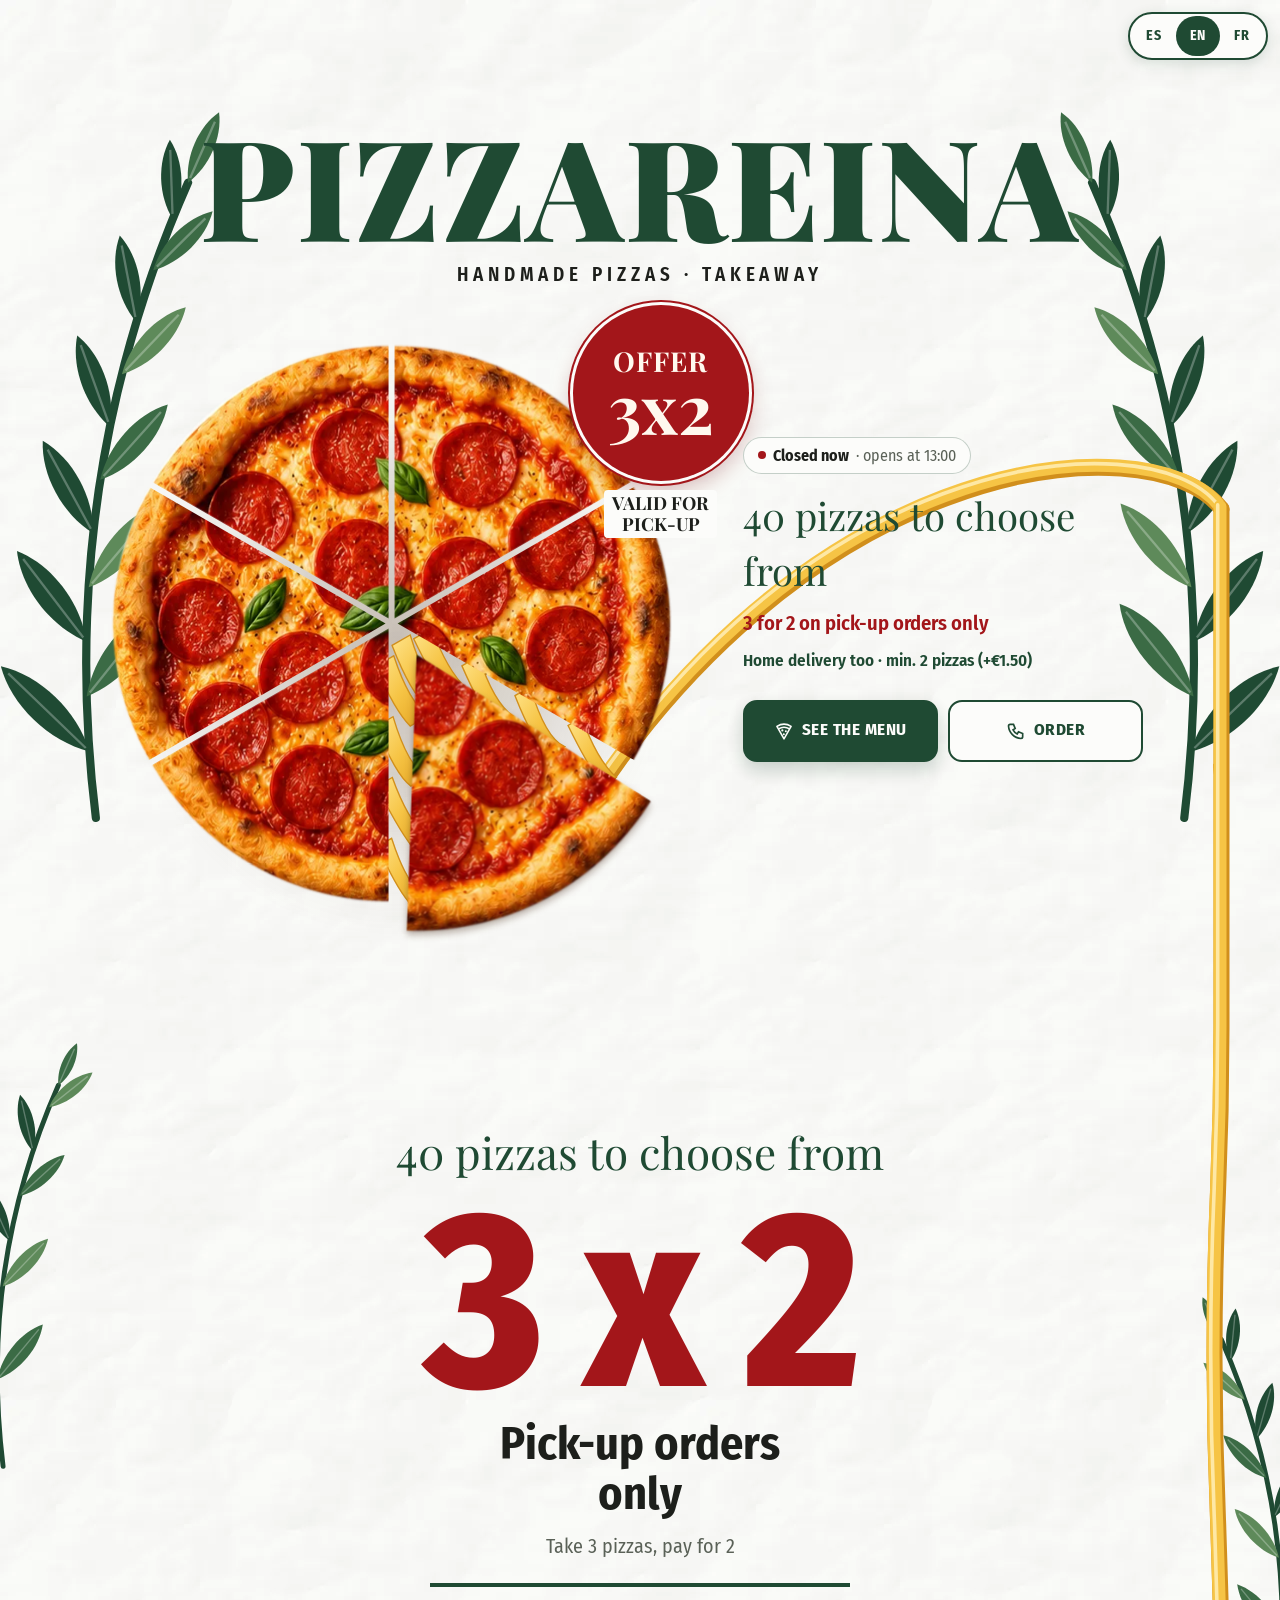
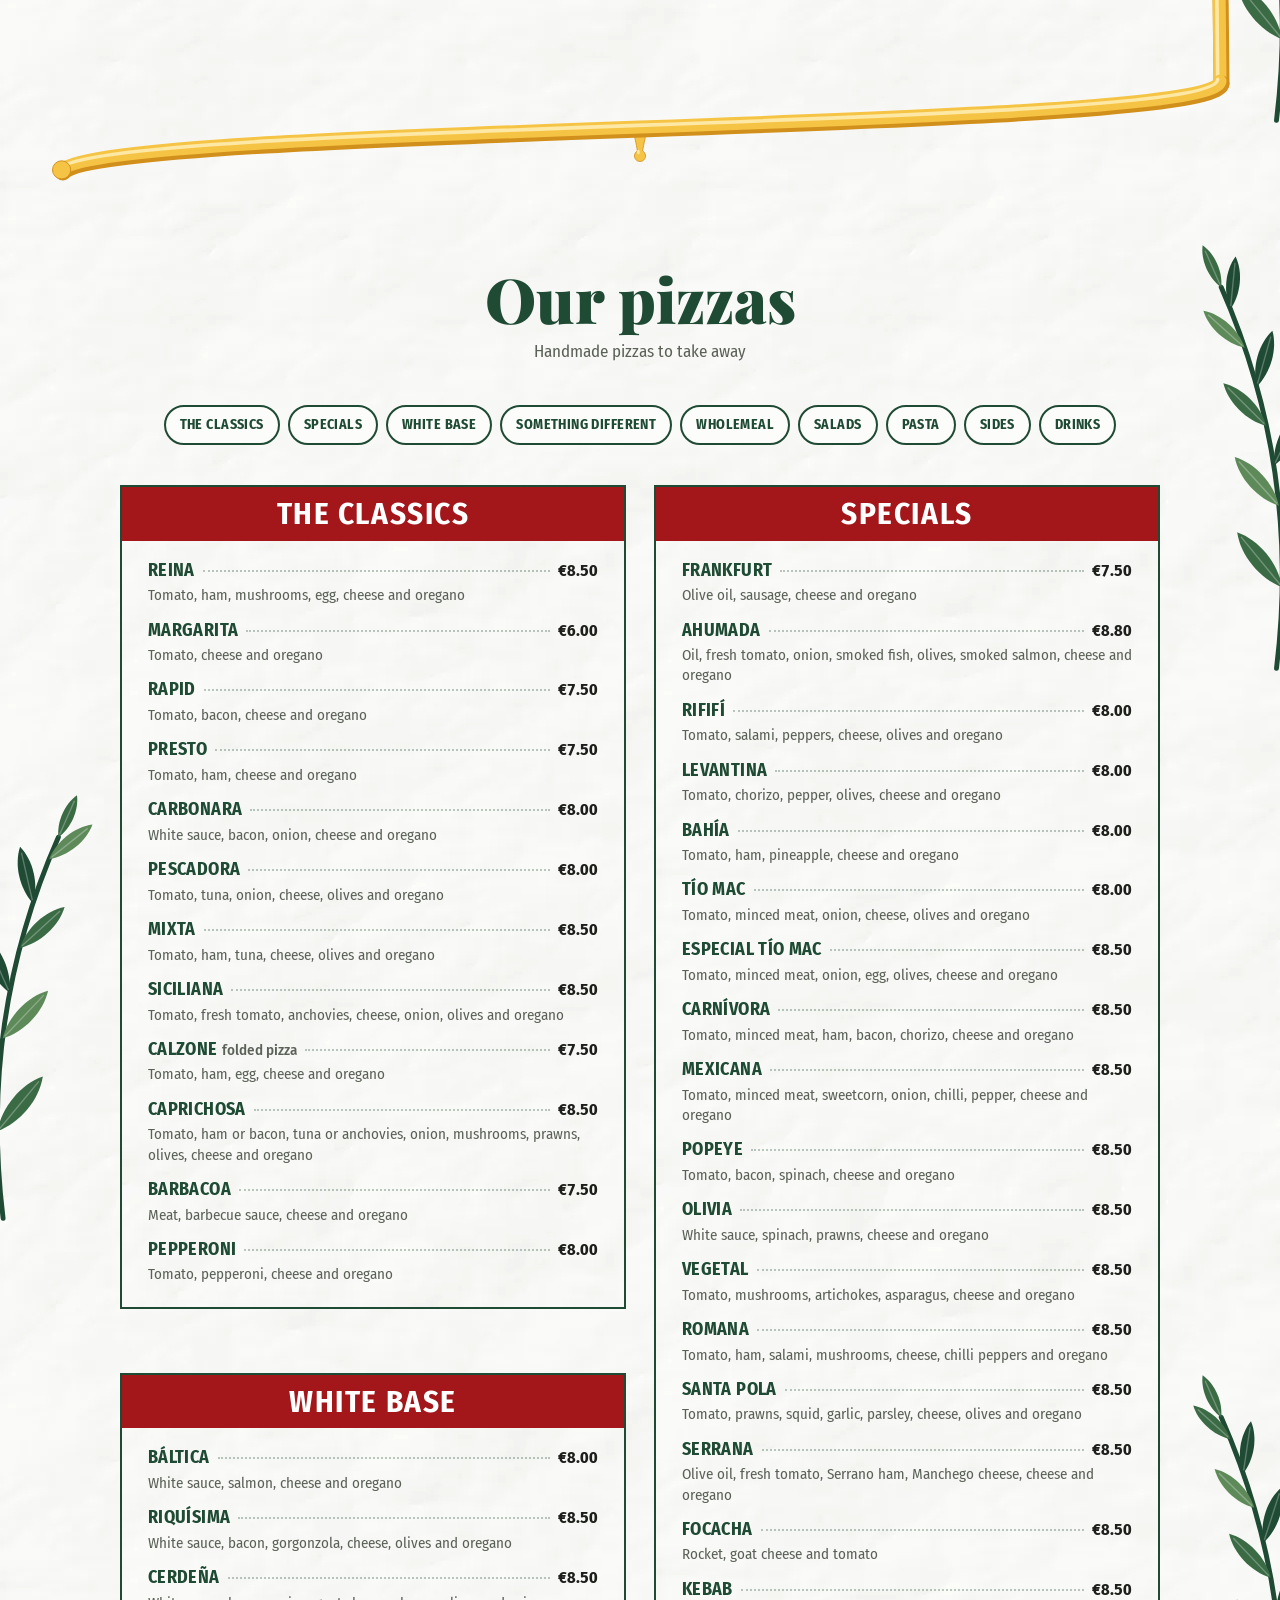
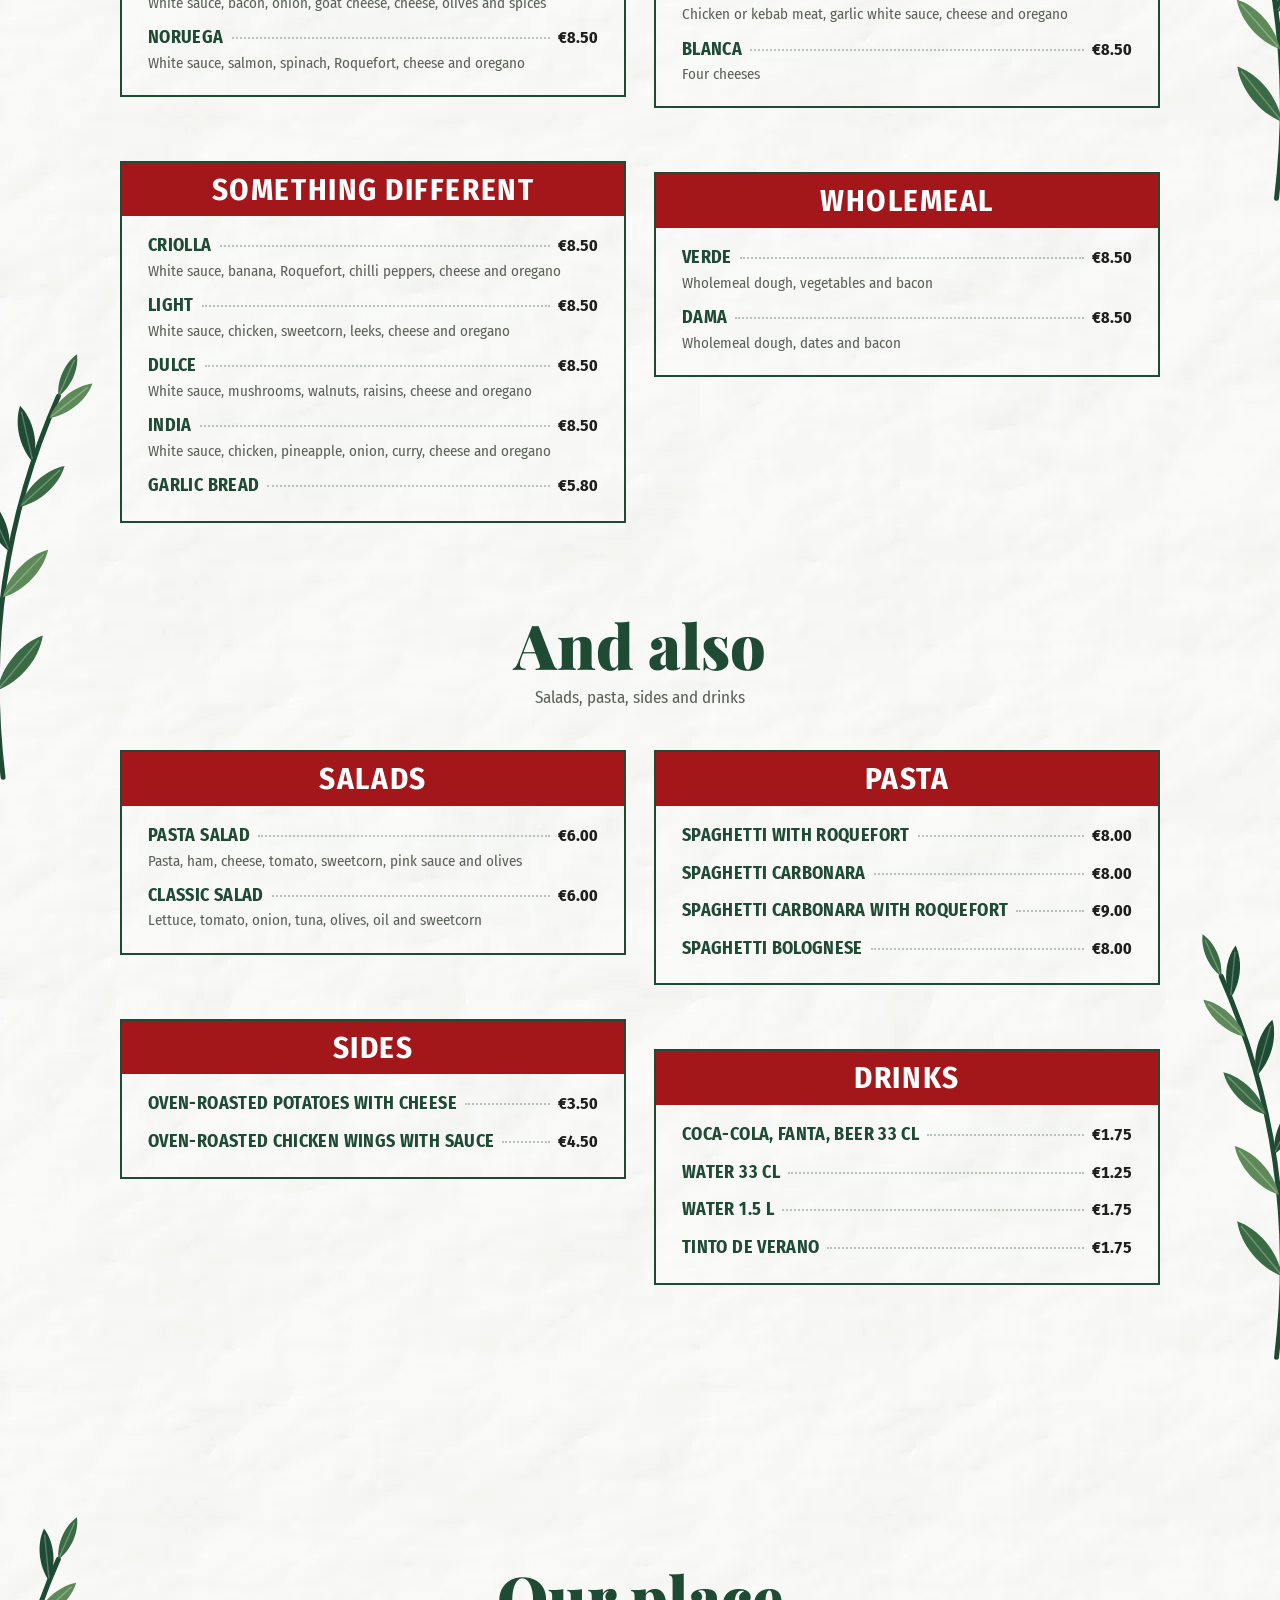
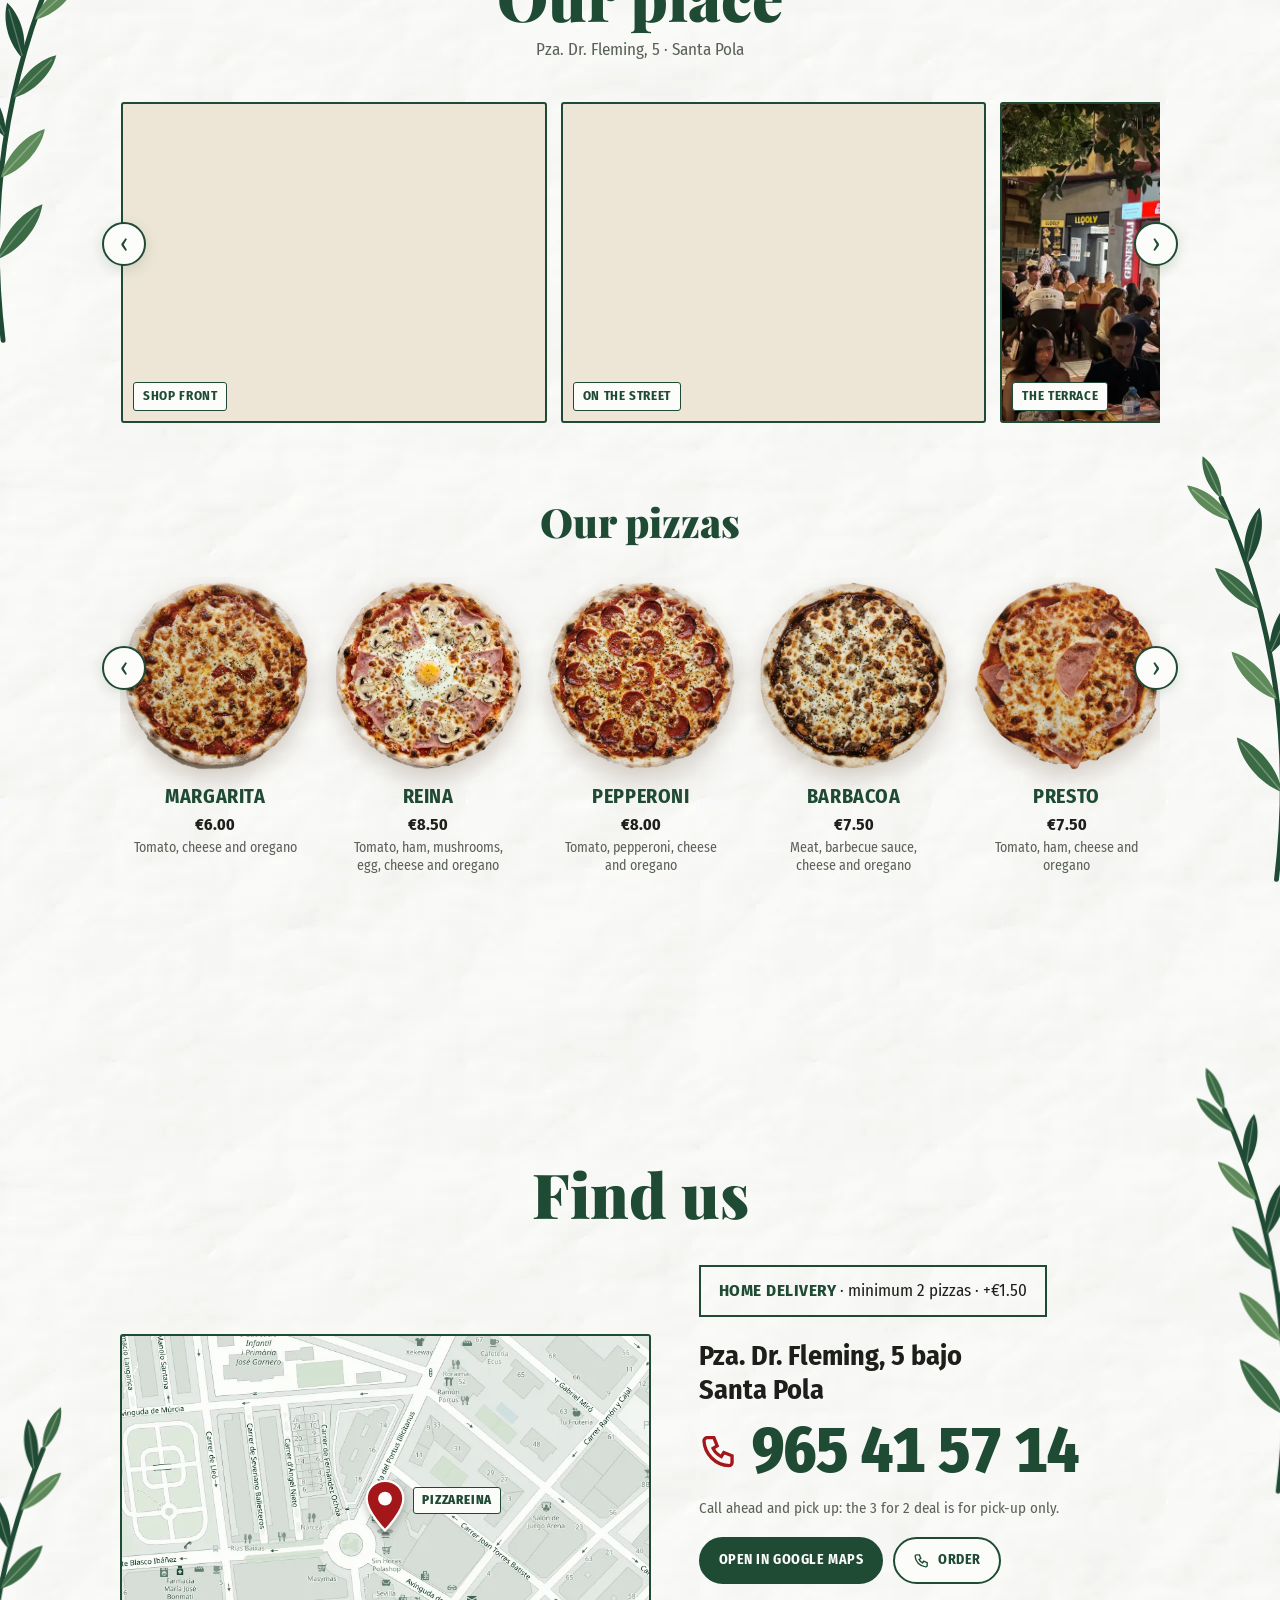
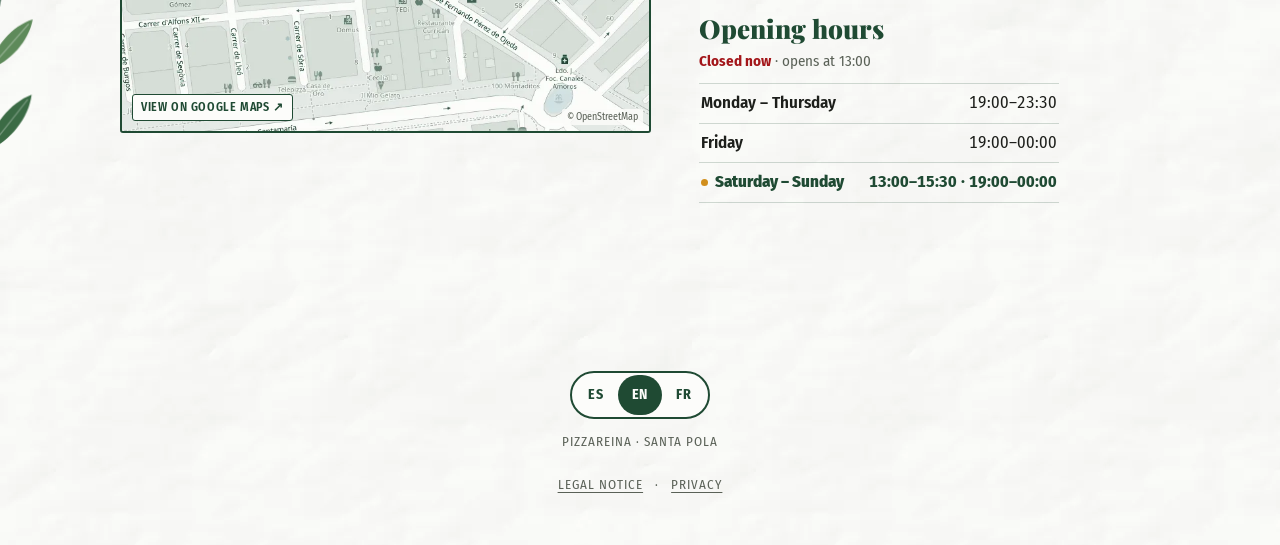
==== en/index.html @ 18552c98 "Pizza Reina site" ====
<!DOCTYPE html>
<html lang="en" data-lang="en"><head><meta charset="utf-8"><meta name="viewport" content="width=device-width,initial-scale=1,viewport-fit=cover">
<style>:root{padding-top:env(safe-area-inset-top,0px);padding-bottom:env(safe-area-inset-bottom,0px)}body{margin:0;font:14px system-ui,sans-serif}img{max-width:100%}[hidden]{display:none!important}</style>
<meta property="og:type" content="restaurant">
<meta property="og:site_name" content="Pizzareina">
<meta property="og:title" content="Pizzareina — Handmade takeaway pizzas in Santa Pola">
<meta property="og:description" content="Pizzareina, handmade takeaway pizzas in Santa Pola (Pza. Dr. Fleming, 5). 40 pizzas to choose from and 3 for 2 on pick-up orders. Home delivery. Tel. 965 41 57 14.">
<meta property="og:locale" content="en_GB">
<meta property="og:image" content="https://__DOMINIO__/og-image.jpg">
<meta property="og:url" content="https://__DOMINIO__/en/">
<meta name="twitter:card" content="summary_large_image">
<link rel="canonical" href="https://__DOMINIO__/en/">
<link rel="alternate" hreflang="es" href="https://__DOMINIO__/">
<link rel="alternate" hreflang="en" href="https://__DOMINIO__/en/">
<link rel="alternate" hreflang="fr" href="https://__DOMINIO__/fr/">
<link rel="alternate" hreflang="x-default" href="https://__DOMINIO__/">
<meta name="theme-color" content="#1F4A33">
<title>Pizzareina — Handmade takeaway pizzas in Santa Pola</title>
<meta name="description" content="Pizzareina, handmade takeaway pizzas in Santa Pola (Pza. Dr. Fleming, 5). 40 pizzas to choose from and 3 for 2 on pick-up orders. Home delivery. Tel. 965 41 57 14.">
<link rel="icon" href="../favicon.ico" sizes="any">
<link rel="icon" type="image/png" href="../favicon-48.png">
<link rel="apple-touch-icon" href="../apple-touch-icon.png">
<script type="application/ld+json">{"@context":"https://schema.org","@type":"Restaurant","name":"Pizzareina","alternateName":"Pizzareina - Pizzas Caseras","description":"Pizzas artesanales para llevar en Santa Pola. 40 pizzas a elegir. Oferta 3x2 recogiendo en el local.","servesCuisine":["Pizza","Italiana"],"priceRange":"€","telephone":"+34965415714","address":{"@type":"PostalAddress","streetAddress":"Plaza Doctor Fleming, 5 bajo","addressLocality":"Santa Pola","addressRegion":"Alicante","addressCountry":"ES"},"geo":{"@type":"GeoCoordinates","latitude":38.1925939,"longitude":-0.5616776},"hasMap":"https://maps.app.goo.gl/d8t61mGTt3PxXe6u8","acceptsReservations":false,"openingHoursSpecification":[{"@type":"OpeningHoursSpecification","dayOfWeek":["Monday","Tuesday","Wednesday","Thursday"],"opens":"19:00","closes":"23:30"},{"@type":"OpeningHoursSpecification","dayOfWeek":"Friday","opens":"19:00","closes":"23:59"},{"@type":"OpeningHoursSpecification","dayOfWeek":["Saturday","Sunday"],"opens":"13:00","closes":"15:30"},{"@type":"OpeningHoursSpecification","dayOfWeek":["Saturday","Sunday"],"opens":"19:00","closes":"23:59"}],"availableLanguage":["es","en","fr"]}</script>
<link rel="stylesheet" href="../fonts/fonts.css">
<script>document.documentElement.classList.add('js-intro');setTimeout(function(){document.documentElement.classList.remove('js-intro')},3500);</script>
<style>
/* Layout: poster world. One centred column on paper; a mozzarella strand runs in the side margins from the pulled slice to the phone number; olive branches peek in from both edges */
:root{
  color-scheme: light;
  --paper:#FCFCFA;
  --card:#FCFCFA;
  --green:#1F4A33;
  --leaf-1:#1F4A33;
  --leaf-2:#3B6B45;
  --leaf-3:#5E8A5A;
  --red:#A3161A;
  --ink:#1D1F1B;
  --muted:#5A6157;
  --cheese:#F6C445;
  --cheese-light:#FFEDB0;
  --cheese-dark:#D18F1C;
  --wood:#B98A55;
  --display:"Playfair Display", Georgia, "Times New Roman", serif;
  --body:"Fira Sans Condensed", "Arial Narrow", "Roboto Condensed", sans-serif;
}
html{overflow-x:clip}
body{background:var(--paper);color:var(--ink);font-family:var(--body);font-size:17px;line-height:1.45;position:relative;overflow-x:clip}
body.locked{overflow:hidden}
.wrap{max-width:1040px;margin-inline:auto;padding-left:max(16px,env(safe-area-inset-left,0px));padding-right:max(16px,env(safe-area-inset-right,0px))}
button{font:inherit}

/* ---------- top controls (inside hero) ---------- */
.hero-top{position:fixed;z-index:45;top:calc(12px + env(safe-area-inset-top,0px));right:max(12px,env(safe-area-inset-right,0px));display:flex;align-items:center}
.hero-top .lang{box-shadow:0 4px 14px rgba(31,74,51,.16)}
.lang{display:inline-flex;border:2px solid var(--green);border-radius:999px;background:var(--card);padding:2px}
.lang button{border:0;background:none;color:var(--green);font-weight:700;font-size:14px;letter-spacing:.06em;padding:0 11px;border-radius:999px;cursor:pointer;min-width:44px;min-height:40px}
.lang button[aria-pressed="true"]{background:var(--green);color:var(--card)}
.lang button:focus-visible,.ctl:focus-visible,.chip:focus-visible,.btn:focus-visible{outline:3px solid var(--cheese-dark);outline-offset:2px}
.ctl{font-weight:600;font-size:13px;letter-spacing:.06em;text-transform:uppercase;border:2px solid var(--green);background:var(--card);color:var(--green);border-radius:999px;padding:8px 14px;cursor:pointer}
.ctl:hover{background:var(--green);color:var(--card)}

/* ---------- HERO / INTRO ---------- */
html.js-intro .hero-inner{visibility:hidden}
.hero-inner{display:flex;flex-direction:column;align-items:center;gap:clamp(8px,2svh,20px);text-align:center;padding-left:max(16px,env(safe-area-inset-left,0px));padding-right:max(16px,env(safe-area-inset-right,0px))}
.logo{font-family:var(--display);font-weight:900;color:var(--green);font-size:clamp(44px,12vw,120px);line-height:.95;letter-spacing:.01em;margin:0;position:relative;z-index:3}
.logo span{display:inline-block}
.tagline{font-weight:600;text-transform:uppercase;letter-spacing:.26em;font-size:clamp(11px,2.7vw,18px);margin:0;position:relative;z-index:3}
.pizza-wrap{--S:min(62vw,34svh,370px);position:relative;width:var(--S);height:var(--S);margin-block:calc(var(--S)*.16) calc(var(--S)*.12);perspective:2000px;perspective-origin:50% 30%}
.tilt{position:absolute;inset:0;transform-style:preserve-3d;z-index:2}
.board{position:absolute;inset:-7%;border-radius:50%;
  background:
    radial-gradient(circle at 50% 50%,transparent 0 62%,rgba(90,52,20,.25) 63%,transparent 64% 100%),
    repeating-linear-gradient(97deg,rgba(255,255,255,.06) 0 3px,rgba(80,45,15,.07) 3px 7px,rgba(255,255,255,0) 7px 13px),
    radial-gradient(circle at 40% 35%,#D2A46C,#B98A55 60%,#9C6E3F);
  box-shadow:inset 0 0 0 calc(var(--S)*.012) rgba(110,70,30,.55),0 calc(var(--S)*.04) calc(var(--S)*.08) rgba(70,40,12,.28)}
.layer{position:absolute;border-radius:50%}
.dough{inset:0;background:radial-gradient(circle at 42% 36%,#F8E8C8,#EED7A8 55%,#DDBB80);box-shadow:inset 0 0 0 calc(var(--S)*.035) rgba(214,170,105,.55),inset 0 calc(var(--S)*-.02) calc(var(--S)*.05) rgba(150,100,40,.25)}
.sauce{inset:7%;background:radial-gradient(circle at 45% 40%,#D2412A,#B42A1B 62%,#8F1E14);border-radius:48% 52% 51% 49% / 50% 47% 53% 50%}
.melt{inset:8.5%;background:radial-gradient(circle at 45% 40%,#FFF0BF,#FADB86 55%,#F0B94E);border-radius:51% 49% 47% 53% / 49% 52% 48% 51%;opacity:0}
.shreds,.tops{position:absolute;inset:0;transform-style:preserve-3d}
.shred{position:absolute;width:3.4%;height:1%;border-radius:2px;background:linear-gradient(#FFF8DD,#F6DE95);box-shadow:0 .5px 1px rgba(150,110,30,.35)}
.pep{position:absolute;border-radius:50%;background-repeat:no-repeat;box-shadow:0 1px 2px rgba(80,20,0,.3)}
.basil{position:absolute;background-size:100% 100%}
.photo{position:absolute;inset:0;filter:drop-shadow(0 1px 1.2px rgba(60,30,5,.45))}
.slice,.pull,.wedge{position:absolute;inset:0}
.pull{transform-origin:65.5% 76.8%;will-change:transform}
.slice.pulled{z-index:5}
.slice.pulled .pull{filter:drop-shadow(0 calc(var(--lift,0)*12px) calc(var(--lift,0)*10px) rgba(60,30,8,.35))}
.wedge,.pep{background-image:url("../img/pizza-flyer.webp")}
.wedge{background-size:100% 100%}
.cuts,.strands{position:absolute;inset:0;width:100%;height:100%;overflow:visible;pointer-events:none}
.cuts{z-index:6}
.cuts line{stroke:rgba(255,248,232,.95);stroke-width:.45;stroke-linecap:round;opacity:0}
.strands{z-index:4}
.glow{position:absolute;inset:-4%;border-radius:50%;background:radial-gradient(closest-side,rgba(255,196,110,.6),rgba(255,160,60,.2) 60%,transparent);opacity:0;pointer-events:none;z-index:7}
.intro-branch{position:absolute;width:calc(var(--S)*.44);height:calc(var(--S)*1.12);top:calc(var(--S)*-.08);z-index:1}
.intro-branch.left{left:calc(var(--S)*-.43)}
.intro-branch.right{right:calc(var(--S)*-.43)}
.intro-branch.right .flip,.side-branch.right .flip{transform:scaleX(-1)}
.flip,.flip svg{width:100%;height:100%;display:block}
.badge{position:absolute;z-index:8;width:max(84px,calc(var(--S)*.32));right:calc(var(--S)*-.16);top:calc(var(--S)*-.12)}
.badge .disc{aspect-ratio:1;border-radius:50%;background:var(--red);color:#FFF8EE;display:grid;place-content:center;text-align:center;box-shadow:0 0 0 3px var(--paper),0 0 0 5px var(--red),0 10px 24px rgba(120,10,10,.28);font-family:var(--display);line-height:.95}
.badge .disc small{font-weight:700;font-size:max(12px,calc(var(--S)*.05));letter-spacing:.04em;text-transform:uppercase}
.badge .disc b{font-weight:700;font-size:max(30px,calc(var(--S)*.125))}
.badge .cap{margin:9px auto 0;width:max-content;max-width:160%;background:var(--paper);padding:3px 8px;border-radius:4px;font-family:var(--display);font-weight:700;font-size:max(10px,calc(var(--S)*.033));line-height:1.15;text-transform:uppercase;text-align:center}
.hero-foot{position:relative;z-index:3}
.hero-foot-in{display:flex;flex-direction:column;align-items:center;gap:6px}
.hero-foot .forty{font-family:var(--display);font-size:clamp(20px,4.4vw,32px);color:var(--green);margin:0}
.hero-foot .note{margin:0;font-weight:600;color:var(--red);font-size:clamp(14px,3vw,18px)}
.hint{margin-top:4px;display:flex;align-items:center;gap:8px;font-size:12px;letter-spacing:.18em;text-transform:uppercase;color:var(--muted)}
.hint i{width:14px;height:22px;border:2px solid var(--muted);border-radius:8px;position:relative}
.hint i::after{content:"";position:absolute;left:50%;top:4px;width:4px;height:6px;margin-left:-2px;border-radius:2px;background:var(--cheese-dark);animation:wheel 1.4s ease-in-out infinite}
@keyframes wheel{0%{transform:translateY(0);opacity:1}100%{transform:translateY(8px);opacity:0}}

/* ---------- CHEESE LAYER ---------- */
#cheese{position:absolute;left:0;top:0;width:100%;pointer-events:none;z-index:1;overflow:visible}
#cShadow{fill:rgba(110,62,10,.16)}
#cBody{fill:url(#cheeseFill);stroke:var(--cheese-dark);stroke-width:1;stroke-linejoin:round}
#cHi{fill:none;stroke:var(--cheese-light);stroke-linecap:round;opacity:.95}
#cTex{fill:none;stroke:var(--cheese-dark);stroke-width:1;opacity:.35}
#cString{fill:none;stroke:#F4C64F;stroke-linecap:round;opacity:.95}
#cheese .blob{fill:url(#cheeseBlob)}
.drip{transform:scaleY(0);transform-box:fill-box;transform-origin:50% 0;transition:transform .9s cubic-bezier(.25,1.5,.45,1)}
.drip.on{transform:scaleY(1)}
.drip path{fill:url(#cheeseFill);stroke:var(--cheese-dark);stroke-width:.8}
.drip ellipse{fill:var(--cheese-light);opacity:.85}

/* ---------- SECTIONS ---------- */
.sec{position:relative;padding-block:clamp(84px,12vw,140px)}
.side-branch{position:absolute;width:clamp(70px,12vw,180px);aspect-ratio:100/260;z-index:0;pointer-events:none}
.side-branch.left{left:calc(clamp(70px,12vw,180px)*-.28);transform-origin:0% 100%}
.side-branch.right{right:calc(clamp(70px,12vw,180px)*-.28);transform-origin:100% 100%}
.side-branch svg{animation:sway 6s ease-in-out infinite;transform-origin:30% 100%}
.side-branch.alt svg{animation-duration:7.5s;animation-delay:-2s}
@keyframes sway{0%,100%{transform:rotate(-2.5deg)}50%{transform:rotate(2.5deg)}}
.z{position:relative;z-index:2}

.offer{text-align:center}
.offer .forty{font-family:var(--display);font-size:clamp(26px,5vw,44px);color:var(--green);margin:0}
.offer .big{font-weight:800;color:var(--red);font-size:clamp(110px,26vw,250px);line-height:.9;margin:6px 0 4px;letter-spacing:-.02em}
.offer .only{font-weight:700;font-size:clamp(26px,5.4vw,46px);line-height:1.1;margin:0;text-wrap:balance}
.offer .sub{margin:12px 0 0;color:var(--muted);font-size:clamp(16px,2.4vw,20px)}
.offer .rule{width:min(420px,70%);height:4px;background:var(--green);margin:22px auto 0;border:0}

.sec-head{text-align:center;margin-bottom:clamp(22px,4vw,40px)}
.sec-head h2{font-family:var(--display);font-weight:900;color:var(--green);font-size:clamp(34px,7vw,62px);margin:0;line-height:1.02;text-wrap:balance}
.sec-head p{margin:10px 0 0;color:var(--muted)}
.sub-head{margin-top:clamp(56px,8vw,90px)}

.chips{position:sticky;top:env(safe-area-inset-top,0px);z-index:6;display:flex;gap:8px;overflow-x:auto;scrollbar-width:none;padding:10px 2px;margin-bottom:22px;background:linear-gradient(var(--paper) 78%,rgba(251,248,241,0));-webkit-overflow-scrolling:touch}
.chips::-webkit-scrollbar{display:none}
.chip{flex:none;border:2px solid var(--green);background:var(--card);color:var(--green);font-weight:700;font-size:14px;letter-spacing:.03em;text-transform:uppercase;padding:8px 14px;border-radius:999px;text-decoration:none;white-space:nowrap}
.chip:hover{background:var(--green);color:var(--card)}
@media (min-width:900px){.chips{justify-content:center;flex-wrap:wrap}}

.menu-grid{display:grid;grid-template-columns:1fr 1fr;column-gap:clamp(16px,2.4vw,28px);row-gap:clamp(52px,6vw,64px);align-items:start}
.col{display:flex;flex-direction:column;gap:clamp(52px,6vw,64px);min-width:0}
.card{background:var(--card);border:2.5px solid var(--green);padding:20px clamp(16px,2.4vw,26px) 22px;position:relative;z-index:2;min-width:0;scroll-margin-top:70px}
.card h3{margin:0 0 14px;text-align:center;font-weight:700;text-transform:uppercase;letter-spacing:.02em;color:var(--green);font-size:clamp(23px,3.2vw,31px);line-height:1.05}
.card ul{list-style:none;margin:0;padding:0;display:flex;flex-direction:column;gap:11px}
.row{display:flex;align-items:baseline;gap:8px}
.row .n{font-weight:700;text-transform:uppercase;color:var(--green);font-size:18px;letter-spacing:.02em;min-width:0}
.row .dots{flex:1;border-bottom:2px dotted rgba(31,74,51,.3);transform:translateY(-4px);min-width:12px}
.row .p{font-weight:700;font-variant-numeric:tabular-nums;white-space:nowrap}
.card li p{margin:2px 0 0;color:var(--muted);font-size:15px;line-height:1.35}
.card .tag{font-weight:500;text-transform:none;color:var(--muted);font-size:15px;letter-spacing:0}

/* gallery */
.gal{display:grid;grid-template-columns:2fr 1fr 1fr;grid-template-rows:repeat(2,minmax(0,1fr));gap:14px;aspect-ratio:16/8}
.ph{position:relative;z-index:2;border:2.5px dashed rgba(31,74,51,.45);background:repeating-linear-gradient(135deg,#F3EEE2 0 14px,#EEE7D7 14px 28px);display:grid;place-content:center;justify-items:center;gap:8px;text-align:center;color:var(--green);padding:12px;min-width:0;border-radius:3px}
.ph:first-child{grid-row:span 2}
.ph:nth-child(4){grid-column:2 / span 2}
.ph svg{width:38px;height:38px;opacity:.7}
.ph b{font-weight:700;text-transform:uppercase;letter-spacing:.06em;font-size:15px}
.ph span{font-size:13px;color:var(--muted)}

/* map + contact */
.find{display:grid;grid-template-columns:1.15fr 1fr;gap:clamp(20px,4vw,48px);align-items:center}
.map{position:relative;z-index:2;aspect-ratio:4/3;border:2.5px solid var(--green);overflow:hidden;background:#E9EFE3;border-radius:3px}
.map svg{width:100%;height:100%;display:block}
.map .lbl{position:absolute;left:10px;bottom:10px;background:var(--card);border:1.5px solid var(--green);color:var(--green);font-size:12px;font-weight:600;letter-spacing:.05em;text-transform:uppercase;padding:4px 8px;border-radius:3px}
.pin{transform-box:fill-box;transform-origin:50% 100%;animation:pin 2.4s ease-in-out infinite}
@keyframes pin{0%,100%{transform:translateY(0)}50%{transform:translateY(-6px)}}
.info{position:relative;z-index:2}
.info .delivery{display:inline-block;background:var(--card);border:2.5px solid var(--green);padding:12px 18px;margin:0 0 22px}
.info .delivery b{color:var(--green);text-transform:uppercase;letter-spacing:.03em}
.info .addr{font-weight:700;font-size:clamp(20px,3vw,28px);margin:0;line-height:1.2}
.info .phone{display:inline-block;margin-top:12px;font-weight:800;font-size:clamp(40px,7vw,64px);color:var(--green);text-decoration:none;font-variant-numeric:tabular-nums;line-height:1;cursor:pointer}
.info .small{margin:12px 0 18px;color:var(--muted);font-size:15px}
.btns{display:flex;flex-wrap:wrap;gap:10px}
.btn{display:inline-flex;align-items:center;gap:8px;border:2px solid var(--green);border-radius:999px;padding:11px 18px;font-weight:700;letter-spacing:.04em;text-transform:uppercase;font-size:14px;text-decoration:none;color:var(--green);background:var(--card)}
.btn.solid{background:var(--green);color:var(--card)}
footer{text-align:center;padding-block:28px 40px;color:var(--muted);font-size:13px;letter-spacing:.08em;text-transform:uppercase;display:flex;flex-direction:column;align-items:center;gap:14px}

/* mobile action bar */
.mbar{position:fixed;left:0;right:0;bottom:0;z-index:40;display:none;gap:8px;padding:10px max(12px,env(safe-area-inset-right,0px)) calc(10px + env(safe-area-inset-bottom,0px)) max(12px,env(safe-area-inset-left,0px));background:rgba(252,252,250,.97);border-top:1.5px solid rgba(31,74,51,.2);transform:translateY(110%);transition:transform .4s ease}
.mbar.show{transform:none}
.mbar a{flex:1;min-width:0;display:flex;align-items:center;justify-content:center;gap:5px;min-height:48px;padding:0 6px;border-radius:12px;border:2px solid var(--green);color:var(--green);background:var(--card);font-weight:700;font-size:13px;letter-spacing:.01em;white-space:nowrap;text-transform:uppercase;text-decoration:none}
.mbar a.solid{background:var(--green);color:var(--card)}
.mbar svg{width:17px;height:17px;flex:none}

@media (max-width:760px){
  .menu-grid,.find{grid-template-columns:1fr}
  .find{text-align:center}.btns{justify-content:center}
  .side-branch{opacity:.55}
  .badge{right:calc(var(--S)*-.1);top:calc(var(--S)*-.16)}
  .intro-branch{width:calc(var(--S)*.36)}
  .intro-branch.left{left:calc(var(--S)*-.3)}
  .intro-branch.right{right:calc(var(--S)*-.3)}
  .mbar{display:flex}
  body{padding-bottom:calc(70px + env(safe-area-inset-bottom,0px))}
  .gal{display:flex;overflow-x:auto;scroll-snap-type:x mandatory;aspect-ratio:auto;gap:12px;padding-bottom:6px;scrollbar-width:none}
  .gal::-webkit-scrollbar{display:none}
  .ph{flex:0 0 78%;aspect-ratio:4/3;scroll-snap-align:center}
  .row .n{font-size:17px}
  .hero{padding-block:58px 22px}
}
@media (prefers-reduced-motion: reduce){
  .side-branch svg,.hint i::after,.pin{animation:none}
  .drip,.mbar{transition:none}
}
@property --bz{syntax:'<length>';inherits:false;initial-value:0px}
@keyframes bob{0%,100%{--bz:-6px}50%{--bz:7px}}
.l3 .layer{box-shadow:0 calc(var(--S)*.02) calc(var(--S)*.05) rgba(60,30,8,.18)}
.l3 .dough{box-shadow:inset 0 0 0 calc(var(--S)*.035) rgba(214,170,105,.55),inset 0 calc(var(--S)*-.02) calc(var(--S)*.05) rgba(150,100,40,.25)}
.sauce{background:radial-gradient(circle at 30% 30%,rgba(255,140,110,.35),transparent 18%),radial-gradient(circle at 66% 58%,rgba(255,140,110,.25),transparent 14%),radial-gradient(circle at 45% 40%,#D2412A,#B42A1B 62%,#8F1E14)!important}
#melt{opacity:.25}
.hero-foot{display:grid}
.hero-foot>*{grid-area:1/1}
.endtext .forty{font-family:var(--display);font-size:clamp(20px,4.4vw,32px);color:var(--green);margin:0}
.endtext .note{margin:0;font-weight:600;color:var(--red);font-size:clamp(14px,3vw,18px)}
.cdrip{position:absolute;left:0;top:100%;margin-top:-2px;overflow:visible;pointer-events:none;z-index:1}
.cdrip .rim,.cdrip .cd path{fill:url(#cheeseFill);stroke:var(--cheese-dark);stroke-width:.9}
.cdrip .cd ellipse{fill:var(--cheese-light);opacity:.85}
.cdrip .ooze{transform-box:fill-box;transform-origin:50% 0;animation:ooze 3.6s ease-in-out infinite}
@keyframes ooze{0%,100%{transform:scaleY(1)}50%{transform:scaleY(1.09)}}
@media (prefers-reduced-motion: reduce){.bob,.cdrip .ooze{animation:none}}
/* parchment: fine fibre noise + soft blotches, very light */
body{background-color:var(--paper);background-image:url("../img/paper.webp");background-size:700px 700px}
.card,.info .delivery{background:var(--paper) url("../img/paper.webp") 0 0/700px 700px}
.hero{position:relative;min-height:100svh;display:grid;place-items:center;overflow:clip;padding-block:64px 28px}
.pizza-wrap{--S:clamp(180px,calc((100svh - 450px)/1.26),min(70vw,410px))!important}
@media (min-width:761px){.pizza-wrap{--S:clamp(170px,calc((100svh - 570px)/1.28),min(40vw,400px))!important}.hero{padding-block:56px 20px}.hero-inner{gap:clamp(6px,1.4svh,16px)}}
.pshadow{position:absolute;inset:3% -1% -7% 1%;border-radius:50%;background:radial-gradient(closest-side,rgba(70,38,10,.28),rgba(70,38,10,.14) 55%,rgba(70,38,10,.04) 80%,transparent);z-index:1;will-change:transform,opacity}
.photo{z-index:2;filter:none}
.photo.done{filter:drop-shadow(0 1px 1px rgba(60,30,5,.35))}
.slice{will-change:transform,opacity}
.strands{z-index:0!important}
.endtext{display:flex;flex-direction:column;align-items:center;gap:6px}
.endtext .forty{font-family:var(--display);font-size:clamp(20px,4.4vw,32px);color:var(--green);margin:0}
.endtext .note{margin:0;font-weight:600;color:var(--red);font-size:clamp(14px,3vw,18px)}
#cheese .s-shadow{fill:none;stroke:var(--cheese-dark);stroke-linecap:round;stroke-linejoin:round}
#cheese .s-main{fill:none;stroke:var(--cheese);stroke-linecap:round;stroke-linejoin:round}
#cheese .s-hi{fill:none;stroke:var(--cheese-light);stroke-linecap:round;stroke-linejoin:round;opacity:.9}
#cheese .blob{fill:var(--cheese);stroke:var(--cheese-dark);stroke-width:1}
.drip path{fill:var(--cheese)!important;stroke:var(--cheese-dark)!important}
.cdrip{position:absolute;left:0;top:100%;margin-top:0;overflow:visible;pointer-events:none;z-index:1}
.cdrip .rim,.cdrip .cd path{fill:var(--cheese);stroke:var(--cheese-dark);stroke-width:.9}
.cdrip .rim{stroke:none}
.cdrip .rimline{fill:none;stroke:var(--cheese-dark);stroke-width:.9}
.cdrip .cd ellipse{fill:var(--cheese-light);opacity:.9}
.cdrip .ooze{transform-box:fill-box;transform-origin:50% 0;animation:ooze 3.6s ease-in-out infinite}
@keyframes ooze{0%,100%{transform:scaleY(1)}50%{transform:scaleY(1.09)}}
.gal .ph{padding:0;border:2.5px solid var(--green);background:#EDE6D6;overflow:hidden;display:block;position:relative}
.gal .ph img{width:100%;height:100%;object-fit:cover;display:block}
.gal .ph figcaption{position:absolute;left:10px;bottom:10px;background:var(--card);border:1.5px solid var(--green);color:var(--green);font-weight:700;font-size:13px;letter-spacing:.05em;text-transform:uppercase;padding:4px 9px;border-radius:3px}
.gal figure{margin:0}
@media (prefers-reduced-motion: reduce){.cdrip .ooze{animation:none}}
#replay{position:fixed;z-index:45;top:calc(12px + env(safe-area-inset-top,0px));right:max(12px,env(safe-area-inset-right,0px));box-shadow:0 4px 14px rgba(31,74,51,.15)}
@media (hover:none),(pointer:coarse){.side-branch svg,.cdrip .ooze,.pin{animation:none!important}}
.cats{display:flex;flex-wrap:wrap;justify-content:center;gap:8px;margin:0 0 clamp(26px,4vw,40px)}
.cats .chip{cursor:pointer}
.gal-sub{font-family:var(--display);font-weight:900;color:var(--green);font-size:clamp(26px,4.6vw,40px);text-align:center;margin:clamp(40px,6vw,64px) 0 clamp(16px,3vw,26px)}
.pgal{display:grid;grid-template-columns:repeat(5,minmax(0,1fr));gap:clamp(14px,2vw,24px);position:relative;z-index:2}
.pzc{margin:0;display:flex;flex-direction:column;align-items:center;text-align:center;min-width:0}
.pzimg{width:100%;aspect-ratio:1;filter:drop-shadow(0 10px 12px rgba(70,38,10,.22));transition:transform .5s ease}
.pzimg img{width:100%;height:100%;display:block}
.pzc:hover .pzimg{transform:rotate(-8deg) scale(1.03)}
.pzc figcaption{margin-top:12px;display:flex;flex-direction:column;align-items:center;gap:2px}
.pzc b{font-weight:700;text-transform:uppercase;letter-spacing:.03em;color:var(--green);font-size:20px}
.pzc .pp{font-weight:700;font-variant-numeric:tabular-nums}
.pzc .pd{color:var(--muted);font-size:14px;line-height:1.3;max-width:24ch}
@media (max-width:760px){
  .pgal{display:flex;overflow-x:auto;scroll-snap-type:x mandatory;gap:12px;padding-bottom:6px;scrollbar-width:none}
  .pgal::-webkit-scrollbar{display:none}
  .pgal .pzc{flex:0 0 68%;scroll-snap-align:center}
  .pgal{padding-inline:4px}
}
.map{display:block;cursor:pointer}.map:hover .lbl{background:var(--green);color:var(--card)}.map:focus-visible{outline:3px solid var(--cheese-dark);outline-offset:3px}
.map .mapimg{position:absolute;inset:0;width:100%;height:100%;object-fit:cover;display:block;transition:transform .5s ease}
.map:hover .mapimg{transform:scale(1.03)}
.mpin{position:absolute;left:50%;top:50%;transform:translate(-50%,-100%);display:flex;flex-direction:column;align-items:center;pointer-events:none}
.mpin svg{width:44px;height:55px;filter:drop-shadow(0 3px 4px rgba(0,0,0,.25));animation:pin 2.4s ease-in-out infinite}
.mpin b{position:absolute;left:calc(100% + 6px);top:8px;white-space:nowrap;background:var(--card);border:1.5px solid var(--green);color:var(--green);font-size:13px;font-weight:800;letter-spacing:.06em;text-transform:uppercase;padding:3px 8px;border-radius:3px}
.map .osm{position:absolute;right:6px;bottom:6px;font-size:10px;color:var(--muted);background:rgba(252,252,250,.85);padding:1px 5px;border-radius:2px}
@media (hover:none),(pointer:coarse){.mpin svg{animation:none}}
.info .phone{display:inline-flex;align-items:center;gap:.22em;border-bottom:3px solid transparent;transition:border-color .2s,color .2s}
.info .phone svg{width:.62em;height:.62em;flex:none;color:var(--red)}
.info .phone:hover{border-bottom-color:var(--cheese)}
.info .phone:focus-visible{outline:3px solid var(--cheese-dark);outline-offset:6px}
.btn svg{width:17px;height:17px;flex:none}
.toast{position:fixed;left:50%;bottom:calc(84px + env(safe-area-inset-bottom,0px));transform:translate(-50%,20px);opacity:0;z-index:60;background:var(--green);color:var(--card);font-weight:700;letter-spacing:.04em;padding:10px 16px;border-radius:999px;pointer-events:none;transition:opacity .25s,transform .25s;white-space:nowrap}
.toast.on{opacity:1;transform:translate(-50%,0)}
.hours{margin-top:26px;max-width:360px}
.hours h3{font-family:var(--display);font-weight:900;color:var(--green);font-size:26px;margin:0 0 4px}
.hours .status{margin:0 0 10px;font-size:15px;color:var(--muted)}
.hours .st{font-weight:700}.hours .st.on{color:#2E7D46}.hours .st.off{color:var(--red)}
.hours dl{margin:0;display:flex;flex-direction:column;border-top:1.5px solid rgba(31,74,51,.2)}
.hours dl>div{display:flex;justify-content:space-between;gap:16px;padding:7px 2px;border-bottom:1.5px solid rgba(31,74,51,.2)}
.hours dt{font-weight:600}.hours dd{margin:0;font-variant-numeric:tabular-nums;text-align:right}
.hours .today{color:var(--green);font-weight:700}.hours .today dt{font-weight:800}
.hours .today dt::before{content:"";display:inline-block;width:7px;height:7px;border-radius:50%;background:var(--cheese-dark);margin-right:7px;vertical-align:middle}
@media (max-width:760px){.hours{margin-inline:auto;text-align:left}}
.intro-branch{transform-origin:50% 100%;will-change:transform,opacity}
.side-branch{will-change:transform,opacity}
/* infinite swipe carousels (manual only) */
.car{position:relative;z-index:2}
.sc{display:flex!important;overflow-x:auto;scroll-snap-type:x mandatory;scrollbar-width:none;-webkit-overflow-scrolling:touch;aspect-ratio:auto!important;padding-bottom:6px;overscroll-behavior-x:contain}
.sc::-webkit-scrollbar{display:none}
.sc.dragging{scroll-snap-type:none;cursor:grabbing}
.sc img{-webkit-user-drag:none;user-select:none}
.gal.sc{gap:14px}
.gal .ph,.gal .ph:first-child,.gal .ph:nth-child(4){flex:0 0 calc((100% - 28px)/2.4);aspect-ratio:4/3;grid-row:auto;grid-column:auto;scroll-snap-align:start}
.gal .ph img{width:100%;height:100%;object-fit:cover}
.pgal.sc{gap:clamp(14px,2vw,24px);padding-top:4px}
.pgal .pzc{flex:0 0 calc((100% - 4*clamp(14px,2vw,24px))/5);scroll-snap-align:start}
.arw{position:absolute;top:calc(50% - 22px);transform:translateY(-50%);width:44px;height:44px;border-radius:50%;border:2px solid var(--green);background:var(--card);color:var(--green);font-size:26px;line-height:1;cursor:pointer;display:grid;place-items:center;box-shadow:0 4px 14px rgba(31,74,51,.15);z-index:3}
.arw:hover{background:var(--green);color:var(--card)}
.arw.prev{left:-18px}.arw.next{right:-18px}
.pgal+.arw,.pgal~.arw{top:30%}
@media (hover:none),(max-width:760px){.arw{display:none}}
@media (max-width:760px){
  .gal .ph,.gal .ph:first-child,.gal .ph:nth-child(4){flex:0 0 78%;scroll-snap-align:center}
  .pgal .pzc{flex:0 0 68%;scroll-snap-align:center}
}
/* red title bands, as on the menu board */
.card h3{background:var(--red);color:#FFF;margin:-20px calc(-1*clamp(16px,2.4vw,26px)) 16px;padding:11px 12px 10px;letter-spacing:.05em}
.cats .chip{transition:background .25s,color .25s,border-color .25s,box-shadow .25s}
.cats .chip.on,.cats .chip.on:hover{background:var(--red);border-color:var(--red);color:#FFF}
.hstat{margin:0 0 4px;display:inline-flex;align-items:center;gap:7px;font-size:14px;color:var(--muted);background:var(--card);border:1.5px solid rgba(31,74,51,.25);border-radius:999px;padding:5px 12px}
.hstat b{color:var(--ink);font-weight:700}
.hstat .dot{width:8px;height:8px;border-radius:50%;background:var(--red)}
.hstat .dot.on{background:#2E9D52;box-shadow:0 0 0 3px rgba(46,157,82,.18)}
.deliv{margin:0;font-size:clamp(13px,2.8vw,16px);color:var(--green);font-weight:600}
.hcta{display:flex;gap:10px;flex-wrap:wrap;justify-content:center;margin-top:10px}
.hcta .btn{min-height:46px}
.allerg{text-align:center;margin:clamp(28px,4vw,40px) auto 0;max-width:60ch;color:var(--muted);font-size:15px}
.tocats{position:fixed;z-index:44;left:50%;transform:translateX(-50%);bottom:calc(84px + env(safe-area-inset-bottom,0px));border:2px solid var(--green);background:var(--card);color:var(--green);font-weight:700;font-size:14px;letter-spacing:.05em;text-transform:uppercase;border-radius:999px;padding:0 18px;min-height:44px;box-shadow:0 6px 18px rgba(31,74,51,.18);cursor:pointer}
@media (min-width:761px){.tocats{bottom:calc(24px + env(safe-area-inset-bottom,0px))}}
.tocats:hover{background:var(--green);color:var(--card)}
.legal{display:flex;gap:8px;align-items:center}
.legal button{border:0;background:none;color:var(--muted);font:inherit;letter-spacing:inherit;text-transform:inherit;cursor:pointer;padding:10px 4px;text-decoration:underline;text-underline-offset:3px}
.modal[hidden],.tocats[hidden]{display:none!important}
.modal{position:fixed;inset:0;z-index:80;background:rgba(20,30,24,.45);display:grid;place-items:center;padding:20px max(16px,env(safe-area-inset-right,0px)) 20px max(16px,env(safe-area-inset-left,0px))}
.modal-box{position:relative;background:var(--paper);border:2.5px solid var(--green);max-width:620px;width:100%;max-height:85svh;overflow:auto;padding:28px clamp(18px,4vw,34px);text-align:left;text-transform:none;letter-spacing:0;font-size:15px;color:var(--ink)}
.modal-box h2{font-family:var(--display);color:var(--green);margin:0 0 12px;font-size:28px}
.modal-x{position:absolute;top:8px;right:8px;width:44px;height:44px;border:0;background:none;font-size:30px;color:var(--green);cursor:pointer}
/* live open/closed dot */
.hstat .dot{position:relative}
.hstat .dot.on{animation:dotOn 2s ease-in-out infinite}
.hstat .dot.off{animation:dotOff 1.1s steps(1,end) infinite}
@keyframes dotOn{0%,100%{box-shadow:0 0 0 0 rgba(46,157,82,.55)}60%{box-shadow:0 0 0 7px rgba(46,157,82,0)}}
@keyframes dotOff{0%{opacity:1}50%{opacity:.15}}
/* ringing phone icons on the call buttons */
a[href^="tel:"] svg{transform-origin:50% 60%;animation:ring 3.2s ease-in-out infinite}
@keyframes ring{0%,62%,100%{transform:rotate(0)}64%{transform:rotate(-16deg)}67%{transform:rotate(14deg)}70%{transform:rotate(-12deg)}73%{transform:rotate(10deg)}76%{transform:rotate(-6deg)}79%{transform:rotate(3deg)}82%{transform:rotate(0)}}
@media (prefers-reduced-motion: reduce){.hstat .dot.on,.hstat .dot.off,a[href^="tel:"] svg{animation:none}}
/* ---- hero v2: full screen, bigger, branches at the screen edges ---- */
.hero{min-height:100svh;padding-block:54px 16px}
.hero .intro-branch{position:absolute;top:50%;left:auto;right:auto;height:min(66svh,620px);width:auto;aspect-ratio:100/260;margin-top:calc(min(66svh,620px)/-2);z-index:0;pointer-events:none}
.hero .intro-branch.left{left:clamp(-34px,1.5vw,40px)}
.hero .intro-branch.right{right:clamp(-34px,1.5vw,40px)}
.hero-inner{position:relative;z-index:2;gap:clamp(6px,1.2svh,16px)}
.pizza-wrap{--S:clamp(220px,calc((100svh - 466px)/1.13),min(90vw,480px))!important;margin-block:calc(var(--S)*.08) calc(var(--S)*.03)!important}
.logo{font-size:clamp(50px,14vw,140px)}
.tagline{font-size:clamp(12px,3vw,19px)}
.endtext{gap:7px}
.hstat{font-size:clamp(14px,3.6vw,16px);padding:6px 14px}
.endtext .forty{font-size:clamp(25px,6.4vw,38px)}
.endtext .note{font-size:clamp(16px,4vw,21px)}
.deliv{font-size:clamp(14px,3.6vw,18px)}
.hcta{gap:14px 22px;margin-top:12px;align-items:center}
.hbtn{display:inline-flex;align-items:center;gap:12px;min-height:56px;padding:0 30px 0 34px;border-radius:999px;background:var(--red);color:#fff;text-decoration:none;font-family:var(--display);font-weight:700;font-size:clamp(18px,4.6vw,22px);letter-spacing:.01em;box-shadow:0 10px 22px rgba(163,22,26,.25);transition:transform .2s,box-shadow .2s}
.hbtn .arr{font-family:var(--body);transition:transform .25s}
.hbtn:hover{transform:translateY(-2px);box-shadow:0 14px 26px rgba(163,22,26,.3)}
.hbtn:hover .arr{transform:translateX(4px)}
.hcall{display:inline-flex;align-items:center;gap:8px;color:var(--green);text-decoration:none;font-size:clamp(16px,4vw,19px);min-height:44px;border-bottom:2px solid var(--cheese);padding:0 2px}
.hcall b{font-weight:800;text-transform:uppercase;letter-spacing:.04em}
.hcall svg{width:20px;height:20px;color:var(--red)}
.hbtn:focus-visible,.hcall:focus-visible{outline:3px solid var(--cheese-dark);outline-offset:4px}
@media (min-width:761px){
  .pizza-wrap{--S:clamp(200px,calc((100svh - 568px)/1.16),min(44vw,540px))!important}
  .hero{padding-block:58px 22px}
  .hero .intro-branch{height:min(74svh,700px);margin-top:calc(min(74svh,700px)/-2)}
}
@media (min-width:1200px){
  .hero-inner{display:grid;grid-template-columns:auto minmax(300px,420px);grid-template-areas:"logo logo" "tag tag" "pz txt";column-gap:clamp(70px,6vw,110px);row-gap:clamp(6px,1.2svh,14px);align-items:center;justify-content:center}
  .hero-inner .logo{grid-area:logo}.hero-inner .tagline{grid-area:tag}
  .hero-inner .pizza-wrap{grid-area:pz;--S:clamp(320px,calc((100svh - 285px)/1.12),640px)!important;margin-block:calc(var(--S)*.09) 0!important}
  .hero-inner .hero-foot{grid-area:txt;justify-self:start}
  .hero-inner .endtext{align-items:flex-start;text-align:left;gap:10px}
  .hero-inner .hcta{justify-content:flex-start;flex-direction:column;align-items:flex-start;gap:16px;margin-top:16px}
  .endtext .forty{font-size:clamp(34px,3vw,46px)}
  .endtext .note{font-size:clamp(20px,1.6vw,24px)}
  .deliv{font-size:clamp(17px,1.3vw,20px)}
  .hstat{font-size:16px}
  .hbtn{min-height:62px;font-size:24px;padding:0 34px 0 38px}
  .hcall{font-size:20px}
}
@media (min-width:761px) and (max-width:1199px){.hero .intro-branch{height:min(56svh,520px);margin-top:calc(min(56svh,520px)/-2)}.hero .intro-branch.left{left:-30px}.hero .intro-branch.right{right:-30px}.logo{font-size:clamp(50px,10vw,110px)}}
@media (max-width:760px){.hero .intro-branch{height:min(50svh,430px);margin-top:calc(min(50svh,430px)/-2);opacity:.9}.hero .intro-branch.left{left:-26px}.hero .intro-branch.right{right:-26px}}
@media (max-width:760px){.badge{width:max(80px,calc(var(--S)*.27));right:calc(var(--S)*.02)!important;top:calc(var(--S)*-.1)!important}}
@media (min-width:1200px){.badge{right:calc(var(--S)*-.06)!important;top:calc(var(--S)*-.1)!important}}
/* hero buttons: same family as the bottom bar, olive */
.hcta{display:flex;flex-direction:row!important;align-items:stretch!important;gap:10px!important;width:min(100%,400px)}
.hb{flex:1;display:flex;align-items:center;justify-content:center;gap:8px;min-height:54px;padding:0 14px;border-radius:14px;border:2px solid var(--green);background:var(--card);color:var(--green);font-weight:700;font-size:clamp(15px,3.8vw,17px);letter-spacing:.03em;text-transform:uppercase;text-decoration:none;white-space:nowrap;transition:transform .2s,box-shadow .2s}
.hb.solid{background:var(--green);color:var(--card);box-shadow:0 8px 18px rgba(31,74,51,.22)}
.hb svg{width:20px;height:20px;flex:none}
.hb:hover{transform:translateY(-2px)}
.hb:focus-visible{outline:3px solid var(--cheese-dark);outline-offset:3px}
@media (min-width:1200px){.hcta{width:400px}.hb{min-height:58px;font-size:17px}}
@media (max-width:760px){.badge{display:flex;flex-direction:column;align-items:flex-end}.badge .disc{width:100%}.badge .cap{margin:8px 0 0!important;max-width:none}.badge{right:max(calc(var(--S)*-.14),calc((var(--S) - 100vw)/2 + 6px))!important;top:calc(var(--S)*-.08)!important}}
@media (min-width:1200px){.badge{right:calc(var(--S)*-.15)!important;top:calc(var(--S)*-.08)!important}}
/* phones: keep the original order (integrales before especiales) */
@media (max-width:760px){#pizzaGrid .col{display:contents}#cat-clasicas{order:1}#cat-suaves{order:2}#cat-diferentes{order:3}#cat-integrales{order:4}#cat-especiales{order:5}}
</style>

</head><body>
<svg id="cheese" aria-hidden="true">
  <defs>
    <linearGradient id="cheeseFill" x1="0" y1="0" x2="1" y2="0"><stop offset="0" stop-color="#E9A62A"/><stop offset=".3" stop-color="#F6C445"/><stop offset=".6" stop-color="#FFDF7E"/><stop offset="1" stop-color="#EDB232"/></linearGradient>
  </defs>
  <g id="drips"></g>
  <g id="segs"></g>
  <path id="guide" fill="none" stroke="none"/>
  <circle class="blob" id="blobTip" r="0"/>
</svg>

<header class="hero" id="top">
  <div class="intro-branch left" aria-hidden="true"><div class="flip" data-branch="11"></div></div>
  <div class="intro-branch right" aria-hidden="true"><div class="flip" data-branch="11"></div></div>
  <div class="hero-top">
    <div class="lang" role="group" aria-label="Idioma / Language / Langue">
      <button type="button" data-lang="es">ES</button><button type="button" data-lang="en">EN</button><button type="button" data-lang="fr">FR</button>
    </div>
  </div>
  <div class="hero-inner">
    <h1 class="logo" aria-label="Pizzareina">PIZZAREINA</h1>
    <p class="tagline" data-i="tagline"></p>
    <div class="pizza-wrap" id="pizzaWrap">
      <div class="pshadow" id="pshadow"></div>
      <div class="photo" id="photo">
        <svg class="strands" viewBox="0 0 100 100" aria-hidden="true">
          <defs><linearGradient id="strandG" x1="0" y1="0" x2="1" y2="1"><stop offset="0" stop-color="#FFE48A"/><stop offset=".5" stop-color="#F6C445"/><stop offset="1" stop-color="#E3A21E"/></linearGradient></defs>
          <g id="strandG0" fill="url(#strandG)" stroke="#D18F1C" stroke-width=".25"></g>
        </svg>
      </div>
      <div class="badge" id="badge">
        <div class="disc"><small data-i="oferta"></small><b>3x2</b></div>
        <div class="cap" data-i="badgeCap"></div>
      </div>
    </div>
    <div class="hero-foot" id="heroFoot">
      <div class="endtext" id="endText">
        <p class="hstat" id="hstat"></p>
        <p class="forty" data-i="forty"></p>
        <p class="note" data-i="heroNote"></p>
        <p class="deliv" data-i="heroDeliv"></p>
        <div class="hcta"><a class="hb solid" href="#carta" id="heroMenu"><svg viewBox="0 0 24 24" fill="none" stroke="currentColor" stroke-width="1.9" stroke-linejoin="round" aria-hidden="true"><path d="M3.5 6.5C9 3 15 3 20.5 6.5L12 21.5Z"/><path d="M5.3 9.4C9.6 6.9 14.4 6.9 18.7 9.4"/><circle cx="10" cy="11.3" r="1.3" fill="currentColor" stroke="none"/><circle cx="14.2" cy="12.4" r="1.2" fill="currentColor" stroke="none"/><circle cx="11.8" cy="15.9" r="1.2" fill="currentColor" stroke="none"/></svg><span data-i="seeMenu"></span></a><a class="hb" href="tel:+34965415714"><svg viewBox="0 0 24 24" fill="none" stroke="currentColor" stroke-width="2" aria-hidden="true"><path d="M5 4h4l2 5-2.5 1.5a11 11 0 0 0 5 5L15 13l5 2v4a2 2 0 0 1-2 2A16 16 0 0 1 3 6a2 2 0 0 1 2-2"/></svg><span data-i="call"></span></a></div>
      </div>
    </div>
  </div>
</header>

<main>
  <section class="sec offer" data-side="right">
    <div class="side-branch left" style="top:12%"><div class="flip" data-branch="8"></div></div>
    <div class="side-branch right alt" style="top:46%"><div class="flip" data-branch="9"></div></div>
    <div class="wrap z">
      <p class="forty" data-i="forty"></p>
      <p class="big">3 x 2</p>
      <p class="only" data-i="only"></p>
      <p class="sub" data-i="offerSub"></p>
      <hr class="rule">
    </div>
  </section>

  <section class="sec" data-side="left" id="carta">
    <div class="side-branch right" style="top:5%"><div class="flip" data-branch="9"></div></div>
    <div class="side-branch left alt" style="top:24%"><div class="flip" data-branch="8"></div></div>
    <div class="side-branch right alt" style="top:44%"><div class="flip" data-branch="10"></div></div>
    <div class="side-branch left" style="top:64%"><div class="flip" data-branch="8"></div></div>
    <div class="side-branch right" style="top:84%"><div class="flip" data-branch="9"></div></div>
    <div class="wrap">
      <div class="sec-head z"><h2 data-i="menuTitle"></h2><p data-i="menuSub"></p></div>
            <nav class="cats z" id="cats" aria-label="Carta"></nav>
            <div class="menu-grid" id="pizzaGrid"></div>
      <div class="sec-head sub-head z"><h2 data-i="moreTitle"></h2><p data-i="moreSub"></p></div>
      <div class="menu-grid" id="moreGrid"></div>
    </div>
  </section>

  <section class="sec" data-side="right" id="local">
    <div class="side-branch left" style="top:10%"><div class="flip" data-branch="9"></div></div>
    <div class="side-branch right alt" style="top:55%"><div class="flip" data-branch="8"></div></div>
    <div class="wrap">
      <div class="sec-head z"><h2 data-i="galTitle"></h2><p data-i="galSub"></p></div>
      <div class="car"><div class="sc gal" id="gal"></div><button type="button" class="arw prev" aria-label="‹">‹</button><button type="button" class="arw next" aria-label="›">›</button></div>
      <h3 class="gal-sub z" data-i="pzTitle"></h3>
      <div class="car"><div class="sc pgal" id="pgal"></div><button type="button" class="arw prev" aria-label="‹">‹</button><button type="button" class="arw next" aria-label="›">›</button></div>
    </div>
  </section>

  <section class="sec" data-side="end" id="contacto">
    <div class="side-branch right" style="top:8%"><div class="flip" data-branch="10"></div></div>
    <div class="side-branch left alt" style="top:45%"><div class="flip" data-branch="9"></div></div>
    <div class="wrap">
      <div class="sec-head z"><h2 data-i="findTitle"></h2></div>
      <div class="find">
        <a class="map maps-link" href="#" target="_blank" rel="noopener" aria-label="Pizzareina — Google Maps">
          <img class="mapimg" src="../img/mapa.webp" alt="Mapa: Pizzareina, Pza. Dr. Fleming 5, Santa Pola" width="800" height="600" loading="lazy" decoding="async">
          <span class="mpin" aria-hidden="true"><svg viewBox="0 0 48 60"><ellipse cx="24" cy="57" rx="9" ry="3" fill="rgba(0,0,0,.22)"/><path d="M24 2C12.4 2 4 10.6 4 21.6 4 36 24 56 24 56s20-20 20-34.4C44 10.6 35.6 2 24 2z" fill="#A3161A" stroke="#FCFCFA" stroke-width="2.5"/><circle cx="24" cy="21.5" r="7.5" fill="#FCFCFA"/></svg><b>Pizzareina</b></span>
          <span class="osm">© OpenStreetMap</span>
          <span class="lbl" data-i="mapLbl"></span>
        </a>
        <div class="info">
          <p class="delivery" data-i="delivery"></p>
          <p class="addr">Pza. Dr. Fleming, 5 bajo<br>Santa Pola</p>
          <a class="phone" id="phone" href="tel:+34965415714" aria-label="Llamar 965 41 57 14"><svg viewBox="0 0 24 24" fill="none" stroke="currentColor" stroke-width="2" aria-hidden="true"><path d="M5 4h4l2 5-2.5 1.5a11 11 0 0 0 5 5L15 13l5 2v4a2 2 0 0 1-2 2A16 16 0 0 1 3 6a2 2 0 0 1 2-2"/></svg><span>965 41 57 14</span></a>
          <p class="small" data-i="callNote"></p>
          <div class="btns">
            <a class="btn solid maps-link" href="#" target="_blank" rel="noopener"><span data-i="openMaps"></span></a>
            <a class="btn" href="tel:+34965415714"><svg viewBox="0 0 24 24" fill="none" stroke="currentColor" stroke-width="2" aria-hidden="true"><path d="M5 4h4l2 5-2.5 1.5a11 11 0 0 0 5 5L15 13l5 2v4a2 2 0 0 1-2 2A16 16 0 0 1 3 6a2 2 0 0 1 2-2"/></svg><span data-i="call"></span></a>
          </div>
          <div class="hours" id="hours"></div>
        </div>
      </div>
    </div>
  </section>
</main>
<footer>
  <div class="lang" role="group" aria-label="Idioma / Language / Langue">
    <button type="button" data-lang="es">ES</button><button type="button" data-lang="en">EN</button><button type="button" data-lang="fr">FR</button>
  </div>
  <span>Pizzareina · Santa Pola</span>
  <nav class="legal"><button type="button" data-legal="aviso" data-i="legalNotice"></button><span aria-hidden="true">·</span><button type="button" data-legal="priv" data-i="privacy"></button></nav>
</footer>
<div class="modal" id="legalModal" hidden><div class="modal-box" role="dialog" aria-modal="true" aria-labelledby="legalTitle"><button type="button" class="modal-x" id="legalClose" aria-label="×">×</button><h2 id="legalTitle"></h2><div id="legalBody"></div></div></div>

<button type="button" class="tocats" id="toCats" hidden><span data-i="toCats"></span></button>
<nav class="mbar" id="mbar" aria-label="Acciones">
  <a href="#carta"><svg viewBox="0 0 24 24" fill="none" stroke="currentColor" stroke-width="1.9" stroke-linejoin="round" aria-hidden="true"><path d="M3.5 6.5C9 3 15 3 20.5 6.5L12 21.5Z"/><path d="M5.3 9.4C9.6 6.9 14.4 6.9 18.7 9.4"/><circle cx="10" cy="11.3" r="1.3" fill="currentColor" stroke="none"/><circle cx="14.2" cy="12.4" r="1.2" fill="currentColor" stroke="none"/><circle cx="11.8" cy="15.9" r="1.2" fill="currentColor" stroke="none"/></svg><span data-i="barMenu"></span></a>
  <a class="solid" href="tel:+34965415714"><svg viewBox="0 0 24 24" fill="none" stroke="currentColor" stroke-width="2"><path d="M5 4h4l2 5-2.5 1.5a11 11 0 0 0 5 5L15 13l5 2v4a2 2 0 0 1-2 2A16 16 0 0 1 3 6a2 2 0 0 1 2-2"/></svg><span data-i="call"></span></a>
  <a href="#contacto" class="to-map"><svg viewBox="0 0 24 24" fill="none" stroke="currentColor" stroke-width="2"><path d="M12 21s-7-6.2-7-11.5A7 7 0 0 1 19 9.5C19 14.8 12 21 12 21z"/><circle cx="12" cy="9.5" r="2.5"/></svg><span data-i="barMap"></span></a>
</nav>

<script src="../js/gsap.min.js"></script>
<script src="../js/ScrollTrigger.min.js"></script>
<script>
(function(){
"use strict";
var $=function(s,r){return (r||document).querySelector(s)};
var $$=function(s,r){return Array.prototype.slice.call((r||document).querySelectorAll(s))};
var clamp=function(v,a,b){a=a===undefined?0:a;b=b===undefined?1:b;return Math.max(a,Math.min(b,v))};
var lerp=function(a,b,t){return a+(b-a)*t};
var reduce=matchMedia('(prefers-reduced-motion: reduce)').matches;
var hasGsap=typeof window.gsap!=='undefined';
// exact Google Maps place: Pizzareina - Pizzas Caseras (38.1925939, -0.5616776)
var MAPS='https://maps.app.goo.gl/d8t61mGTt3PxXe6u8';
$$('.maps-link').forEach(function(a){a.href=MAPS});

/* ---------- I18N ---------- */
var T={
 es:{seeMenu:'Ver la carta',heroDeliv:'También a domicilio · mín. 2 pizzas (+1,50 €)',toCats:'↑ Categorías',allerg:'¿Alergias o intolerancias? Pregúntanos por los alérgenos de cada pizza en el local o por teléfono: 965 41 57 14.',legalNotice:'Aviso legal',privacy:'Privacidad',build:'Desliza para montar la pizza',lbDough:'Masa artesanal',lbSauce:'Tomate',lbCheese:'Queso',lbPep:'Pepperoni',lbBasil:'Albahaca',skip:'Saltar intro',replay:'↻ Repetir animación',tagline:'Pizzas artesanales · Para llevar',oferta:'Oferta',badgeCap:'Válida recoger<br>en local',forty:'40 pizzas a elegir',heroNote:'3x2 solo para recoger en el local',scroll:'Desliza',only:'Solo para<br>recoger en el local',offerSub:'Llévate 3 pizzas y paga 2',menuTitle:'Nuestras pizzas',menuSub:'Pizzas artesanales para llevar',moreTitle:'Y además',moreSub:'Ensaladas, pastas, complementos y bebidas',galTitle:'Nuestro local',galSub:'Pza. Dr. Fleming, 5 · Santa Pola',hoursTitle:'Horario',openNow:'Abierto ahora',closedNow:'Cerrado ahora',closesAt:'cierra a las',opensAt:'abre a las',tomorrow:'mañana',days:['Domingo','Lunes','Martes','Miércoles','Jueves','Viernes','Sábado'],monThu:'Lunes – Jueves',findTitle:'Dónde estamos',mapLbl:'Ver en Google Maps ↗',delivery:'<b>Servicio a domicilio</b> · mínimo 2 pizzas · +1,50 €',callNote:'Llama y pasa a recoger: la oferta 3x2 es solo para recoger en el local.',openMaps:'Abrir en Google Maps',call:'Pedir',barMenu:'Carta',barMap:'Cómo llegar',photo:'Foto',pzTitle:'Nuestras pizzas',pzPh:'Foto de pizza',ph:['La terraza','El mostrador','Nuestro rótulo','La fachada','En la calle'],and:' y ',
   cats:{clasicas:'Las clásicas',diferentes:'Las diferentes',integrales:'Las integrales',suaves:'Las suaves',especiales:'Las especiales',ensaladas:'Ensaladas',pastas:'Pastas',bebidas:'Bebidas',extras:'Ingredientes extra',complementos:'Complementos'}},
 en:{seeMenu:'See the menu',heroDeliv:'Home delivery too · min. 2 pizzas (+€1.50)',toCats:'↑ Categories',allerg:'Allergies or intolerances? Ask us about the allergens in each pizza in the shop or by phone: 965 41 57 14.',legalNotice:'Legal notice',privacy:'Privacy',build:'Scroll to build the pizza',lbDough:'Handmade dough',lbSauce:'Tomato',lbCheese:'Cheese',lbPep:'Pepperoni',lbBasil:'Basil',skip:'Skip intro',replay:'↻ Replay animation',tagline:'Handmade pizzas · Takeaway',oferta:'Offer',badgeCap:'Valid for<br>pick-up',forty:'40 pizzas to choose from',heroNote:'3 for 2 on pick-up orders only',scroll:'Scroll',only:'Pick-up orders<br>only',offerSub:'Take 3 pizzas, pay for 2',menuTitle:'Our pizzas',menuSub:'Handmade pizzas to take away',moreTitle:'And also',moreSub:'Salads, pasta, sides and drinks',galTitle:'Our place',galSub:'Pza. Dr. Fleming, 5 · Santa Pola',hoursTitle:'Opening hours',openNow:'Open now',closedNow:'Closed now',closesAt:'closes at',opensAt:'opens at',tomorrow:'tomorrow',days:['Sunday','Monday','Tuesday','Wednesday','Thursday','Friday','Saturday'],monThu:'Monday – Thursday',findTitle:'Find us',mapLbl:'View on Google Maps ↗',delivery:'<b>Home delivery</b> · minimum 2 pizzas · +€1.50',callNote:'Call ahead and pick up: the 3 for 2 deal is for pick-up only.',openMaps:'Open in Google Maps',call:'Order',barMenu:'Menu',barMap:'Directions',photo:'Photo',pzTitle:'Our pizzas',pzPh:'Pizza photo',ph:['The terrace','The counter','Our sign','Shop front','On the street'],and:' and ',
   cats:{clasicas:'The classics',diferentes:'Something different',integrales:'Wholemeal',suaves:'White base',especiales:'Specials',ensaladas:'Salads',pastas:'Pasta',bebidas:'Drinks',extras:'Extra toppings',complementos:'Sides'}},
 fr:{seeMenu:'Voir la carte',heroDeliv:'Livraison aussi · min. 2 pizzas (+1,50 €)',toCats:'↑ Catégories',allerg:'Allergies ou intolérances ? Demandez-nous les allergènes de chaque pizza sur place ou par téléphone : 965 41 57 14.',legalNotice:'Mentions légales',privacy:'Confidentialité',build:'Faites défiler pour monter la pizza',lbDough:'Pâte artisanale',lbSauce:'Tomate',lbCheese:'Fromage',lbPep:'Pepperoni',lbBasil:'Basilic',skip:'Passer l’intro',replay:'↻ Rejouer l’animation',tagline:'Pizzas artisanales · À emporter',oferta:'Offre',badgeCap:'Valable<br>à emporter',forty:'40 pizzas au choix',heroNote:'3 pour 2 uniquement à emporter',scroll:'Défiler',only:'Uniquement<br>à emporter',offerSub:'3 pizzas pour le prix de 2',menuTitle:'Nos pizzas',menuSub:'Pizzas artisanales à emporter',moreTitle:'Et aussi',moreSub:'Salades, pâtes, accompagnements et boissons',galTitle:'Notre pizzeria',galSub:'Pza. Dr. Fleming, 5 · Santa Pola',hoursTitle:'Horaires',openNow:'Ouvert',closedNow:'Fermé',closesAt:'ferme à',opensAt:'ouvre à',tomorrow:'demain',days:['Dimanche','Lundi','Mardi','Mercredi','Jeudi','Vendredi','Samedi'],monThu:'Lundi – Jeudi',findTitle:'Nous trouver',mapLbl:'Voir sur Google Maps ↗',delivery:'<b>Livraison à domicile</b> · minimum 2 pizzas · +1,50 €',callNote:'Appelez puis passez récupérer : l’offre 3 pour 2 est valable uniquement à emporter.',openMaps:'Ouvrir dans Google Maps',call:'Commander',barMenu:'Carte',barMap:'Itinéraire',photo:'Photo',pzTitle:'Nos pizzas',pzPh:'Photo de pizza',ph:['La terrasse','Le comptoir','Notre enseigne','La façade','Dans la rue'],and:' et ',
   cats:{clasicas:'Les classiques',diferentes:'Les originales',integrales:'Pâte complète',suaves:'Base crème',especiales:'Les spéciales',ensaladas:'Salades',pastas:'Pâtes',bebidas:'Boissons',extras:'Suppléments',complementos:'Accompagnements'}}
};
// ingredients: [es, en, fr]
var I={tom:['tomate','tomato','tomate'],tnat:['tomate natural','fresh tomato','tomate fraîche'],jam:['jamón','ham','jambon'],cha:['champiñones','mushrooms','champignons'],hue:['huevo','egg','œuf'],que:['queso','cheese','fromage'],ore:['orégano','oregano','origan'],bac:['bacon','bacon','bacon'],sbl:['salsa blanca','white sauce','sauce blanche'],ceb:['cebolla','onion','oignon'],atu:['atún','tuna','thon'],ace:['aceitunas','olives','olives'],anc:['anchoas','anchovies','anchois'],jb:['jamón o bacon','ham or bacon','jambon ou bacon'],aa:['atún o anchoas','tuna or anchovies','thon ou anchois'],gam:['gambas','prawns','crevettes'],car:['carne','meat','viande'],bbq:['salsa barbacoa','barbecue sauce','sauce barbecue'],pep:['pepperoni','pepperoni','pepperoni'],cur:['curry','curry','curry'],cq:['cuatro quesos','four cheeses','quatre fromages'],pla:['plátano','banana','banane'],roq:['roquefort','Roquefort','roquefort'],gui:['guindillas','chilli peppers','piments'],pol:['pollo','chicken','poulet'],mai:['maíz','sweetcorn','maïs'],pue:['puerros','leeks','poireaux'],nue:['nueces','walnuts','noix'],pas:['pasas','raisins','raisins secs'],mint:['masa integral','wholemeal dough','pâte complète'],veg:['vegetales','vegetables','légumes'],dat:['dátiles','dates','dattes'],sal:['salmón','salmon','saumon'],gor:['gorgonzola','gorgonzola','gorgonzola'],cab:['queso de cabra','goat cheese','fromage de chèvre'],esp:['especias','spices','épices'],espi:['espinacas','spinach','épinards'],aov:['aceite de oliva','olive oil','huile d’olive'],salc:['salchicha','sausage','saucisse'],acei:['aceite','oil','huile'],ahu:['ahumados','smoked fish','poissons fumés'],salah:['salmón ahumado','smoked salmon','saumon fumé'],sala:['salami','salami','salami'],pims:['pimientos','peppers','poivrons'],cho:['chorizo','chorizo','chorizo'],pim:['pimiento','pepper','poivron'],pin:['piña','pineapple','ananas'],cpi:['carne picada','minced meat','viande hachée'],chi:['chili','chilli','piment'],cal:['calamares','squid','calamars'],ajo:['ajo','garlic','ail'],per:['perejil','parsley','persil'],alc:['alcachofas','artichokes','artichauts'],esr:['espárragos','asparagus','asperges'],jser:['jamón serrano','Serrano ham','jambon serrano'],qman:['queso manchego','Manchego cheese','fromage manchego'],ruc:['rúcula','rocket','roquette'],keb:['pollo o carne de kebab','chicken or kebab meat','poulet ou viande kebab'],sajo:['salsa blanca con ajo','garlic white sauce','sauce blanche à l’ail'],pasta:['pasta','pasta','pâtes'],sros:['salsa rosa','pink sauce','sauce cocktail'],lec:['lechuga','lettuce','laitue']};
// item: [name (string or [es,en,fr]), price, ingredient keys, optional tag [es,en,fr]]
var M={
 clasicas:[['Reina',8.5,'tom jam cha hue que ore'],['Margarita',6,'tom que ore'],['Rapid',7.5,'tom bac que ore'],['Presto',7.5,'tom jam que ore'],['Carbonara',8,'sbl bac ceb que ore'],['Pescadora',8,'tom atu ceb que ace ore'],['Mixta',8.5,'tom jam atu que ace ore'],['Siciliana',8.5,'tom tnat anc que ceb ace ore'],['Calzone',7.5,'tom jam hue que ore',['pizza cerrada','folded pizza','pizza fermée']],['Caprichosa',8.5,'tom jb aa ceb cha gam ace que ore'],['Barbacoa',7.5,'car bbq que ore'],['Pepperoni',8,'tom pep que ore']],
 especiales:[['Frankfurt',7.5,'aov salc que ore'],['Ahumada',8.8,'acei tnat ceb ahu ace salah que ore'],['Rififí',8,'tom sala pims que ace ore'],['Levantina',8,'tom cho pim ace que ore'],['Bahía',8,'tom jam pin que ore'],['Tío Mac',8,'tom cpi ceb que ace ore'],['Especial Tío Mac',8.5,'tom cpi ceb hue ace que ore'],['Carnívora',8.5,'tom cpi jam bac cho que ore'],['Mexicana',8.5,'tom cpi mai ceb chi pim que ore'],['Popeye',8.5,'tom bac espi que ore'],['Olivia',8.5,'sbl espi gam que ore'],['Vegetal',8.5,'tom cha alc esr que ore'],['Romana',8.5,'tom jam sala cha que gui ore'],['Santa Pola',8.5,'tom gam cal ajo per que ace ore'],['Serrana',8.5,'aov tnat jser qman que ore'],['Focacha',8.5,'ruc cab tom'],['Kebab',8.5,'keb sajo que ore'],['Blanca',8.5,'cq']],
 suaves:[['Báltica',8,'sbl sal que ore'],['Riquísima',8.5,'sbl bac gor que ace ore'],['Cerdeña',8.5,'sbl bac ceb cab que ace esp'],['Noruega',8.5,'sbl sal espi roq que ore']],
 diferentes:[['Criolla',8.5,'sbl pla roq gui que ore'],['Light',8.5,'sbl pol mai pue que ore'],['Dulce',8.5,'sbl cha nue pas que ore'],['India',8.5,'sbl pol pin ceb cur que ore'],[['Pan de ajo','Garlic bread','Pain à l’ail'],5.8,'']],
 integrales:[['Verde',8.5,'mint veg bac'],['Dama',8.5,'mint dat bac']],
 ensaladas:[[['De pasta','Pasta salad','Salade de pâtes'],6,'pasta jam que tom mai sros ace'],[['La clásica','Classic salad','Salade classique'],6,'lec tom ceb atu ace acei mai']],
 pastas:[[['Spaghetti al roquefort','Spaghetti with Roquefort','Spaghetti au roquefort'],8,''],[['Spaghetti a la carbonara','Spaghetti carbonara','Spaghetti carbonara'],8,''],[['Spaghetti a la carbonara con roquefort','Spaghetti carbonara with Roquefort','Spaghetti carbonara au roquefort'],9,''],[['Spaghetti boloñesa','Spaghetti bolognese','Spaghetti bolognaise'],8,'']],
 complementos:[[['Patatas asadas al horno con queso','Oven-roasted potatoes with cheese','Pommes de terre rôties au four et fromage'],3.5,''],[['Alitas asadas al horno con salsa','Oven-roasted chicken wings with sauce','Ailes de poulet rôties au four, sauce'],4.5,'']],
 bebidas:[[['Coca-Cola, Fanta, cerveza 33 cl','Coca-Cola, Fanta, beer 33 cl','Coca-Cola, Fanta, bière 33 cl'],1.75,''],[['Agua 33 cl','Water 33 cl','Eau 33 cl'],1.25,''],[['Agua 1,5 L','Water 1.5 L','Eau 1,5 L'],1.75,''],['Tinto de verano',1.75,'']]
};
var LI={es:0,en:1,fr:2},lang='es';
function price(p){return lang==='en'?'€'+p.toFixed(2):p.toFixed(2).replace('.',',')+' €'}
function desc(keys){
  if(!keys)return '';var a=keys.split(' ').map(function(k){return I[k][LI[lang]]});
  var s=a.length>1?a.slice(0,-1).join(', ')+T[lang].and+a[a.length-1]:a[0];
  return s.charAt(0).toUpperCase()+s.slice(1);
}
function nm(n){return typeof n==='string'?n:n[LI[lang]]}
var activeCat=null,lockSpy=0;
function setActiveCat(k){activeCat=k;$$('#cats .chip').forEach(function(c){c.classList.toggle('on',c.dataset.k===k)})}
function card(k){return '<article class="card" id="cat-'+k+'"><h3>'+T[lang].cats[k]+'</h3><ul>'+M[k].map(function(it){
  var d=desc(it[2]);
  return '<li><div class="row"><span class="n">'+nm(it[0])+(it[3]?' <span class="tag">'+it[3][LI[lang]]+'</span>':'')+'</span><span class="dots"></span><span class="p">'+price(it[1])+'</span></div>'+(d?'<p>'+d+'</p>':'')+'</li>';}).join('')+'</ul></article>';}
var PHOTOS=["../img/local/terraza.webp", "../img/local/mostrador.webp", "../img/local/rotulo.webp", "../img/local/fachada.webp", "../img/local/calle.webp"];
// opening hours (Europe/Madrid), minutes from midnight; 1440 = 00:00 next day
var HOURS={0:[[780,930],[1140,1440]],1:[[1140,1410]],2:[[1140,1410]],3:[[1140,1410]],4:[[1140,1410]],5:[[1140,1440]],6:[[780,930],[1140,1440]]};
function hm(m){m=m%1440;return ('0'+Math.floor(m/60)).slice(-2)+':'+('0'+m%60).slice(-2)}
function madridNow(){
  try{var p=new Intl.DateTimeFormat('en-GB',{timeZone:'Europe/Madrid',weekday:'short',hour:'2-digit',minute:'2-digit',hourCycle:'h23'}).formatToParts(new Date()),o={};
    p.forEach(function(x){o[x.type]=x.value});
    return {d:['Sun','Mon','Tue','Wed','Thu','Fri','Sat'].indexOf(o.weekday),m:(+o.hour)*60+(+o.minute)}}catch(e){var n=new Date();return {d:n.getDay(),m:n.getHours()*60+n.getMinutes()}}
}
function statusNow(){var now=madridNow(),today=HOURS[now.d];var open=today.filter(function(r){return now.m>=r[0]&&now.m<r[1]})[0];
  if(open)return {open:true,t:hm(open[1])};var next=today.filter(function(r){return r[0]>now.m})[0];return {open:false,t:next?hm(next[0]):hm(HOURS[(now.d+1)%7][0][0]),tom:!next}}
function renderHours(){
  var t0=T[lang],sn=statusNow(),hs=$('#hstat');
  if(hs)hs.innerHTML='<span class="dot '+(sn.open?'on':'off')+'"></span><b>'+(sn.open?t0.openNow:t0.closedNow)+'</b> · '+(sn.open?t0.closesAt:t0.opensAt)+' '+sn.t+(sn.tom?' ('+t0.tomorrow+')':'');
  var t=T[lang],now=madridNow(),today=HOURS[now.d],status;
  var open=today.filter(function(r){return now.m>=r[0]&&now.m<r[1]})[0];
  if(open)status='<span class="st on">'+t.openNow+'</span> · '+t.closesAt+' '+hm(open[1]);
  else{var next=today.filter(function(r){return r[0]>now.m})[0];
    status='<span class="st off">'+t.closedNow+'</span> · '+t.opensAt+' '+(next?hm(next[0]):hm(HOURS[(now.d+1)%7][0][0])+' ('+t.tomorrow+')');}
  function span(d){return HOURS[d].map(function(r){return hm(r[0])+'–'+hm(r[1])}).join(' · ')}
  var rows=[[t.monThu,[1,2,3,4]],[t.days[5],[5]],[t.days[6]+' – '+t.days[0],[6,0]]];
  $('#hours').innerHTML='<h3>'+t.hoursTitle+'</h3><p class="status">'+status+'</p><dl>'+rows.map(function(r){
    return '<div'+(r[1].indexOf(now.d)>-1?' class="today"':'')+'><dt>'+r[0]+'</dt><dd>'+span(r[1][0])+'</dd></div>'}).join('')+'</dl>';
}
var PZIMG={"margarita": "../img/pizzas/margarita.webp", "reina": "../img/pizzas/reina.webp", "pepperoni": "../img/pizzas/pepperoni.webp", "barbacoa": "../img/pizzas/barbacoa.webp", "presto": "../img/pizzas/presto.webp"};
var PHSZ=[[900, 1200], [1400, 788], [1400, 788], [1400, 788], [1400, 788]];
var PZ=[['margarita','Margarita'],['reina','Reina'],['pepperoni','Pepperoni'],['barbacoa','Barbacoa'],['presto','Presto']];
var LEGAL={
 aviso:['Aviso legal','<p><b>Titular:</b> [NOMBRE O RAZÓN SOCIAL] · <b>NIF:</b> [NIF]<br><b>Domicilio:</b> Pza. Dr. Fleming, 5 bajo, 03130 Santa Pola (Alicante)<br><b>Teléfono:</b> 965 41 57 14 · <b>Email:</b> [EMAIL]</p><p>Este sitio web tiene carácter informativo sobre la carta, precios, horarios y ofertas de Pizzareina. Los precios y ofertas pueden cambiar sin previo aviso; prevalecen los vigentes en el local.</p><p>Los textos, imágenes y diseño de este sitio pertenecen a su titular. Mapa: © colaboradores de OpenStreetMap.</p>'],
 priv:['Política de privacidad','<p><b>Responsable:</b> [NOMBRE O RAZÓN SOCIAL] · NIF [NIF] · [EMAIL]</p><p>Este sitio web no utiliza cookies ni formularios y no recoge datos personales. El mapa es una imagen estática: solo si pulsas en él se abre Google Maps, que tiene su propia política de privacidad.</p><p>Si nos llamas para hacer un pedido, usamos tu nombre, teléfono y dirección solo para preparar y entregar ese pedido. Puedes ejercer tus derechos de acceso, rectificación y supresión escribiendo a [EMAIL]. También puedes reclamar ante la Agencia Española de Protección de Datos (aepd.es).</p>']
};
var CAMERA='<svg viewBox="0 0 24 24" fill="none" stroke="currentColor" stroke-width="1.6"><path d="M4 8h3l2-2.5h6L17 8h3v11H4z"/><circle cx="12" cy="13" r="3.6"/></svg>';
function render(){
  var t=T[lang];
  $$('[data-i]').forEach(function(el){el.innerHTML=t[el.dataset.i]});
  $('#pizzaGrid').innerHTML='<div class="col">'+card('clasicas')+card('suaves')+card('diferentes')+'</div><div class="col">'+card('especiales')+card('integrales')+'</div>';
  $('#moreGrid').innerHTML='<div class="col">'+card('ensaladas')+card('complementos')+'</div><div class="col">'+card('pastas')+card('bebidas')+'</div>';
  renderHours();
  $('#cats').innerHTML=Object.keys(M).map(function(k){return '<a class="chip'+(k===activeCat?' on':'')+'" href="#cat-'+k+'" data-k="'+k+'">'+t.cats[k]+'</a>'}).join('');
  var pzHtml=PZ.map(function(p,i){
    var it=M.clasicas.filter(function(x){return x[0]===p[1]})[0];
    return '<figure class="pzc"><div class="pzimg"><img src="'+PZIMG[p[0]]+'" alt="Pizza '+p[1]+'" width="560" height="560" draggable="false" decoding="async"></div><figcaption><b>'+p[1]+'</b><span class="pp">'+price(it[1])+'</span><span class="pd">'+desc(it[2])+'</span></figcaption></figure>'}).join('');
  $('#pgal').innerHTML=pzHtml+pzHtml+pzHtml;
  var galHtml=t.ph.map(function(p,i){return '<figure class="ph"><img src="'+PHOTOS[i]+'" alt="Pizzareina — '+p+'" width="'+PHSZ[i][0]+'" height="'+PHSZ[i][1]+'" draggable="false" decoding="async"><figcaption>'+p+'</figcaption></figure>'}).join('');
  $('#gal').innerHTML=galHtml+galHtml+galHtml;
  if(window.__carReset)window.__carReset();
  $$('.lang button').forEach(function(b){b.setAttribute('aria-pressed',b.dataset.lang===lang?'true':'false')});
  document.documentElement.lang=lang;
}
var PAGES={es:'../',en:'../en/',fr:'../fr/'};
lang=document.documentElement.getAttribute('data-lang')||'es';
$$('.lang button').forEach(function(b){b.addEventListener('click',function(){if(b.dataset.lang!==lang){try{localStorage.setItem('pr-lang',b.dataset.lang)}catch(e){}location.href=PAGES[b.dataset.lang]}})});
render();

/* ---------- OLIVE BRANCHES ---------- */
var LEAF_COLS=['var(--leaf-1)','var(--leaf-2)','var(--leaf-1)','var(--leaf-3)'];
function branchSVG(n){
  var A=[30,258],C=[14,128],B=[66,10];
  function q(t){return [(1-t)*(1-t)*A[0]+2*(1-t)*t*C[0]+t*t*B[0],(1-t)*(1-t)*A[1]+2*(1-t)*t*C[1]+t*t*B[1]]}
  function dq(t){return [2*(1-t)*(C[0]-A[0])+2*t*(B[0]-C[0]),2*(1-t)*(C[1]-A[1])+2*t*(B[1]-C[1])]}
  var s='<svg viewBox="0 0 100 260" overflow="visible"><path class="stem" d="M'+A+' Q'+C+' '+B+'" fill="none" stroke="var(--green)" stroke-width="3.2" stroke-linecap="round"/>';
  function leaf(t,ang,L,col){var p=q(t),w=L*.17;
    return '<g transform="translate('+p[0].toFixed(1)+' '+p[1].toFixed(1)+') rotate('+ang.toFixed(1)+')"><g class="leaf"><path d="M0 0C'+(L*.3)+' '+(-w)+' '+(L*.72)+' '+(-w)+' '+L+' 0C'+(L*.72)+' '+w+' '+(L*.3)+' '+w+' 0 0Z" fill="'+col+'"/><path d="M2 0L'+(L-4)+' 0" stroke="rgba(255,255,255,.28)" stroke-width=".9" fill="none"/></g></g>';}
  for(var k=0;k<n;k++){var t=.1+k*(.84/(n-1)),d=dq(t),sa=Math.atan2(d[1],d[0])*180/Math.PI,side=k%2?1:-1;s+=leaf(t,sa+side*(42-k*1.8),48-k*1.7,LEAF_COLS[k%4])}
  var dt=dq(1);s+=leaf(1,Math.atan2(dt[1],dt[0])*180/Math.PI,30,'var(--leaf-2)');
  return s+'</svg>';
}
$$('[data-branch]').forEach(function(el){el.innerHTML=branchSVG(+el.dataset.branch)});

/* ---------- PIZZA (slices of the flyer photo) ---------- */
var photo=$('#photo'),PULL_I=2,slices=[],EXPLODE=1.1,PULL_D=19;
for(var i=0;i<6;i++){
  var c=30+60*i,pts=['50% 50%'];
  for(var a=c-30;a<=c+30.01;a+=4){var r=a*Math.PI/180;pts.push((50+56*Math.sin(r)).toFixed(2)+'% '+(50-56*Math.cos(r)).toFixed(2)+'%')}
  var sl=document.createElement('div');sl.className='slice'+(i===PULL_I?' pulled':'');sl.dataset.ang=c;
  sl.innerHTML='<div class="pull"><div class="wedge" style="clip-path:polygon('+pts.join(',')+')"></div></div>';
  slices.push(sl);
}
// cheese strands sit UNDER the slices, so they show only in the gap
slices.forEach(function(s,i){if(i!==PULL_I)photo.appendChild(s)});
photo.appendChild(slices[PULL_I]);
var pullEl=slices[PULL_I].querySelector('.pull');
var DIR=[Math.sin(150*Math.PI/180),-Math.cos(150*Math.PI/180)];
var logo=$('.logo');logo.innerHTML=logo.textContent.split('').map(function(ch){return '<span aria-hidden="true">'+ch+'</span>'}).join('');
function explode(el){var a=+el.dataset.ang*Math.PI/180;return {x:Math.sin(a)*EXPLODE,y:-Math.cos(a)*EXPLODE}}

/* ---------- CHEESE PULL between pizza and lifted slice ---------- */
var strandG=$('#strandG0'),STR=[[120,8],[120,18],[120,29],[120,40],[180,9],[180,20],[180,31],[180,42],[150,6]];
STR.forEach(function(){strandG.appendChild(document.createElementNS('http://www.w3.org/2000/svg','path'))});
var strandEls=$$('path',strandG);
function lens(ax,ay,bx,by,mx,my,wa,wm){
  var dx=bx-ax,dy=by-ay,L=Math.hypot(dx,dy)||1,nx=-dy/L,ny=dx/L;
  function P(x,y,s,w){return (x+nx*w*s).toFixed(2)+' '+(y+ny*w*s).toFixed(2)}
  return 'M'+P(ax,ay,1,wa)+'Q'+P(mx,my,1,wm*2-wa*.5)+' '+P(bx,by,1,wa)+'L'+P(bx,by,-1,wa)+'Q'+P(mx,my,-1,wm*2-wa*.5)+' '+P(ax,ay,-1,wa)+'Z';
}
function setPull(p){
  var e=p*PULL_D;
  pullEl.style.transform='translate('+(DIR[0]*e).toFixed(2)+'%,'+(DIR[1]*e).toFixed(2)+'%) rotate('+(p*6).toFixed(2)+'deg) scale('+(1+p*.04).toFixed(3)+')';
  slices[PULL_I].style.setProperty('--lift',p.toFixed(3));
  STR.forEach(function(s,k){
    var el=strandEls[k];if(p<.015){el.setAttribute('d','');return}
    // anchored a little inside the remaining pizza and inside the lifted slice
    var a=s[0]*Math.PI/180,r=s[1],ax=50+r*Math.sin(a)-DIR[0]*2.5,ay=50-r*Math.cos(a)-DIR[1]*2.5;
    var D=e+EXPLODE+5,bx=ax+DIR[0]*D,by=ay+DIR[1]*D;
    var mx=(ax+bx)/2,my=(ay+by)/2+(2.5+k%3)*p*2.4;
    var wa=1.9-(k%4)*.15,wm=Math.max(.3,(1.6-1.1*p)*(1-(k%4)*.1));
    el.setAttribute('d',lens(ax,ay,bx,by,mx,my,wa,wm));
  });
}

/* ---------- CHEESE STRAND DOWN THE PAGE (comes out from under the lifted slice) ---------- */
// Split into one piece per section so only the piece being drawn repaints (keeps phones smooth)
var heroFoot=$('#heroFoot'),svg=$('#cheese'),guide=$('#guide'),segsG=$('#segs'),blobT=$('#blobTip'),dripsG=$('#drips');
var G={L:0,samples:[],p0:{x:0,y:0},endY:0,sw:12,drips:[],segs:[],footTop:0};
function docRect(el){var r=el.getBoundingClientRect();return {left:r.left+scrollX,top:r.top+scrollY,right:r.right+scrollX,bottom:r.bottom+scrollY,width:r.width,height:r.height}}
function fx(n){return n.toFixed(1)}
function buildPath(){
  svg.style.height='0px';
  var W=document.documentElement.clientWidth,H=document.documentElement.scrollHeight;
  svg.setAttribute('viewBox','0 0 '+W+' '+H);svg.style.height=H+'px';
  var wr=docRect($('.sec .wrap')),margin=wr.left+16,wide=margin>70;
  var xL=wide?margin*.5:Math.max(8,margin*.48),xR=W-xL,sw=G.sw=wide?13:8;
  var pw=docRect($('#pizzaWrap')),S=pw.width,cx=pw.left+S/2,cy=pw.top+S/2,R=S*(.34+EXPLODE/100+PULL_D/100);
  var p0={x:cx+DIR[0]*R,y:cy+DIR[1]*R};G.p0=p0;G.footTop=docRect(heroFoot).top;
  // geometry is sampled with plain maths (no SVG measuring), which keeps this fast on phones
  var X=[p0.x],Y=[p0.y],LL=[0],pieces=[],drips=[],cur={x:p0.x,y:p0.y},piece=null;
  function begin(){piece={d:'M'+fx(cur.x)+' '+fx(cur.y),a:LL[LL.length-1]};pieces.push(piece)}
  function C(x1,y1,x2,y2,x3,y3){
    piece.d+=' C'+fx(x1)+' '+fx(y1)+' '+fx(x2)+' '+fx(y2)+' '+fx(x3)+' '+fx(y3);
    var x0=cur.x,y0=cur.y,n=Math.max(4,Math.ceil((Math.hypot(x1-x0,y1-y0)+Math.hypot(x2-x1,y2-y1)+Math.hypot(x3-x2,y3-y2))/10));
    for(var i=1;i<=n;i++){var t=i/n,u=1-t,a=u*u*u,b=3*u*u*t,c=3*u*t*t,d=t*t*t,px=a*x0+b*x1+c*x2+d*x3,py=a*y0+b*y1+c*y2+d*y3;
      LL.push(LL[LL.length-1]+Math.hypot(px-X[X.length-1],py-Y[Y.length-1]));X.push(px);Y.push(py)}
    cur={x:x3,y:y3};
  }
  var firstX=($('.sec').dataset.side==='left')?xL:xR,fy=Math.min(p0.y+S*.05,G.footTop-18);
  begin();C(p0.x+(firstX-p0.x)*.35,fy+S*.04,firstX+(p0.x<firstX?-1:1)*S*.12,fy,firstX,fy+S*.16);
  $$('.sec').forEach(function(sec){
    var r=docRect(sec),side=sec.dataset.side;begin();
    if(side==='end'){
      var ph=docRect($('#phone')),fromRight=cur.x>W/2,E={x:fromRight?ph.right+18:ph.left-18,y:ph.top+ph.height*.55},k=(E.y-cur.y)*.7,h=Math.min(140,Math.abs(E.x-cur.x)*.6);
      C(cur.x,cur.y+k,fromRight?E.x+h:E.x-h,E.y,E.x,E.y);G.endY=E.y;return;
    }
    var x=side==='left'?xL:xR,top=r.top+46,bot=r.bottom-46,k2=(top-cur.y)*.55;
    drips.push({x:(cur.x+x)/2,y:(cur.y+top)/2});
    C(cur.x,cur.y+k2,x,top-k2,x,top);
    var ym=(top+bot)/2,w=side==='left'?7:-7,qq=(ym-top)*.5;
    C(x,top+qq,x+w,ym-qq,x+w,ym);C(x+w,ym+qq,x,bot-qq,x,bot);
  });
  G.X=X;G.Y=Y;G.LL=LL;G.L=LL[LL.length-1];
  var my=-1e9;G.samples=LL.map(function(l,i){my=Math.max(my,Y[i]);return [l,my]});
  var html='';G.segs=[];
  pieces.forEach(function(p,i){
    var b=i<pieces.length-1?pieces[i+1].a:G.L,len=b-p.a,pl=' pathLength="'+fx(len)+'"';
    G.segs.push({a:p.a,b:b,len:len,state:''});
    html+='<g class="seg" style="visibility:hidden">'+
      '<path class="s-shadow" d="'+p.d+'"'+pl+' stroke-width="'+(sw+3)+'" transform="translate(1.5 2.5)"/>'+
      '<path class="s-main" d="'+p.d+'"'+pl+' stroke-width="'+sw+'"/>'+
      '<path class="s-hi" d="'+p.d+'"'+pl+' stroke-width="'+fx(Math.max(2,sw*.28))+'" transform="translate('+fx(-sw*.18)+' '+fx(-sw*.12)+')"/></g>';
  });
  segsG.innerHTML=html;
  $$('.seg',segsG).forEach(function(g,i){G.segs[i].el=g;G.segs[i].paths=$$('path',g)});
  var s=sw/12;
  dripsG.innerHTML=drips.map(function(p){var x=p.x,y=p.y-2;
    return '<g class="drip"><path d="M'+fx(x-6*s)+' '+fx(y)+'C'+fx(x-6*s)+' '+fx(y+10*s)+' '+fx(x-3*s)+' '+fx(y+18*s)+' '+fx(x-2.5*s)+' '+fx(y+24*s)+'A'+fx(5.2*s)+' '+fx(5.2*s)+' 0 1 0 '+fx(x+2.5*s)+' '+fx(y+24*s)+'C'+fx(x+3*s)+' '+fx(y+18*s)+' '+fx(x+6*s)+' '+fx(y+10*s)+' '+fx(x+6*s)+' '+fx(y)+'Z"/><ellipse cx="'+fx(x-1.6*s)+'" cy="'+fx(y+25*s)+'" rx="'+fx(1.4*s)+'" ry="'+fx(2.2*s)+'"/></g>';}).join('');
  G.drips=$$('.drip',dripsG).map(function(el,i){return {el:el,len:lenAtY(drips[i].y)}});
  lastDrawn=-1;
}
function pointAt(len){
  var L=G.LL,lo=0,hi=L.length-1;if(len<=0)return {x:G.X[0],y:G.Y[0]};if(len>=G.L)return {x:G.X[hi],y:G.Y[hi]};
  while(hi-lo>1){var m=(lo+hi)>>1;if(L[m]<len)lo=m;else hi=m}
  var t=(len-L[lo])/((L[hi]-L[lo])||1);return {x:lerp(G.X[lo],G.X[hi],t),y:lerp(G.Y[lo],G.Y[hi],t)};
}
function lenAtY(y){
  var a=G.samples,lo=0,hi=a.length-1;if(!a.length||y<=a[0][1])return 0;if(y>=a[hi][1])return G.L;
  while(hi-lo>1){var m=(lo+hi)>>1;if(a[m][1]<y)lo=m;else hi=m}
  var t=(y-a[lo][1])/((a[hi][1]-a[lo][1])||1);return lerp(a[lo][0],a[hi][0],t);
}
var lastDrawn=-1;
function drawStrand(len){
  if(Math.abs(len-lastDrawn)<.5)return;lastDrawn=len;
  G.segs.forEach(function(s){
    var st=len<=s.a+.5?'off':(len>=s.b-.5?'full':'part');
    if(st==='part'){var dash=fx(len-s.a)+' '+fx(s.len+50);s.paths.forEach(function(p){p.setAttribute('stroke-dasharray',dash)})}
    if(st!==s.state){
      s.el.style.visibility=st==='off'?'hidden':'visible';
      if(st==='full')s.paths.forEach(function(p){p.removeAttribute('stroke-dasharray')});
      s.state=st;
    }
  });
  if(len>1.5){var pt=pointAt(len);blobT.setAttribute('cx',fx(pt.x));blobT.setAttribute('cy',fx(pt.y));blobT.setAttribute('r',fx(len>=G.L-1?G.sw*1.2:G.sw*.7))}else blobT.setAttribute('r',0);
  G.drips.forEach(function(d){var on=len>d.len;if(d.on!==on){d.on=on;d.el.classList.toggle('on',on)}});
}

/* ---------- CHEESE OOZING FROM UNDER THE MENU FRAMES ---------- */
var dripTriggers=[];
function seeded(n){var x=Math.sin(n*99.13)*43758.5453;return x-Math.floor(x)}
function buildCardDrips(){
  dripTriggers.forEach(function(t){t.kill()});dripTriggers=[];
  $$('.card').forEach(function(card,ci){
    var old=$('.cdrip',card);if(old)old.remove();
    var W=card.offsetWidth,n=W>420?3:2,nx=card.nextElementSibling,room=nx?nx.getBoundingClientRect().top-card.getBoundingClientRect().bottom:64;room=Math.max(22,Math.min(70,room));
    var x0=W*(.12+seeded(ci)*.3),x1=Math.min(W-14,x0+W*(.32+seeded(ci+7)*.2));
    // rim hangs straight down from the frame's lower edge
    var wav=' C'+fx(x0-10)+' 0 '+fx(x0-8)+' 4.5 '+fx(x0-2)+' 4.5',x;
    for(x=x0-2;x<x1-10;x+=12){wav+=' Q'+fx(x+6)+' '+fx(6+seeded(ci*31+x)*5)+' '+fx(x+12)+' '+fx(3+seeded(ci*17+x)*2)}
    wav+=' C'+fx(x+6)+' 4.5 '+fx(x+8)+' 0 '+fx(x+14)+' 0';
    var rim='M'+fx(x0-16)+' 0'+wav+' Z',rimline='M'+fx(x0-16)+' 0'+wav;
    var g='';
    for(var k=0;k<n;k++){
      var cx=x0+(x1-x0)*((k+.5)/n)+(seeded(ci*5+k)-.5)*14,w=4.5+seeded(ci*3+k)*3.5,L=Math.min(20+seeded(ci*11+k)*38,room-w*2-6);
      g+='<g class="cd"><g class="ooze" style="animation-delay:-'+(seeded(k+ci)*3).toFixed(2)+'s"><path d="M'+fx(cx-w)+' 3C'+fx(cx-w)+' '+fx(L*.45)+' '+fx(cx-w*.45)+' '+fx(L*.75)+' '+fx(cx-w*.45)+' '+fx(L)+'A'+fx(w*.95)+' '+fx(w*.95)+' 0 1 0 '+fx(cx+w*.45)+' '+fx(L)+'C'+fx(cx+w*.45)+' '+fx(L*.75)+' '+fx(cx+w)+' '+fx(L*.45)+' '+fx(cx+w)+' 3Z"/><ellipse cx="'+fx(cx-w*.3)+'" cy="'+fx(L+w*.2)+'" rx="'+fx(w*.22)+'" ry="'+fx(w*.4)+'"/></g></g>';
    }
    var s=document.createElementNS('http://www.w3.org/2000/svg','svg');s.setAttribute('class','cdrip');s.setAttribute('width',W);s.setAttribute('height',80);s.setAttribute('aria-hidden','true');
    s.innerHTML=g+'<path class="rim" d="'+rim+'"/><path class="rimline" d="'+rimline+'"/>';card.appendChild(s);
    if(hasGsap&&window.ScrollTrigger&&!reduce){
      var t=gsap.timeline({scrollTrigger:{trigger:card,start:'bottom 88%',toggleActions:'play none none none'}});
      t.fromTo($$('.rim,.rimline',s),{scaleY:0,transformOrigin:'50% 0%'},{scaleY:1,duration:.45,ease:'power2.out'},0)
       .fromTo($$('.cd',s),{scaleY:0,transformOrigin:'50% 0%'},{scaleY:1,duration:1.1,ease:'elastic.out(1,.6)',stagger:.12},.2);
      dripTriggers.push(t.scrollTrigger);
    }
  });
}

/* ---------- FRAME LOOP ---------- */
var mbar=$('#mbar'),pullCur=0,drawCur=0,lastPull=-1,lastY=-1,lastFoot=-1,busy=true;
function frame(){
  requestAnimationFrame(frame);
  var y=scrollY;
  if(!G.L&&y>40&&!introRunning){buildPath();buildCardDrips()}
  if(y===lastY&&!busy)return;
  lastY=y;
  var vh=innerHeight,maxS=document.documentElement.scrollHeight-vh;
  var pullT=clamp(y/240);pullCur+=(pullT-pullCur)*(reduce?1:.16);if(Math.abs(pullT-pullCur)<.001)pullCur=pullT;
  if(Math.abs(pullCur-lastPull)>.0008){lastPull=pullCur;setPull(pullCur)}else lastPull=pullCur;

  // the strand only starts once the slice is lifted
  var t=clamp((y-190)/420),target=lerp(G.p0.y,y+vh*.78,t);
  var u=clamp((y-(maxS-vh*.6))/(vh*.6));target=lerp(target,G.endY+60,u);
  var want=y<190?0:lenAtY(Math.max(G.p0.y,target));
  drawCur+=(want-drawCur)*(reduce?1:.14);if(Math.abs(want-drawCur)<.6)drawCur=want;
  drawStrand(drawCur);
  busy=pullCur!==pullT||drawCur!==want;
  mbar.classList.toggle('show',y>vh*.5);
  var cr=carta.getBoundingClientRect(),inMenu=cr.top<-120&&cr.bottom>vh*.7;if(inMenu!==toCats._on){toCats._on=inMenu;toCats.hidden=!inMenu}
}

/* ---------- INTRO: plays by itself, page scrolls freely ---------- */
var introTl=null;
var introRunning=false,pendingRebuild=false;
function buildIntro(){
  document.documentElement.classList.remove('js-intro');
  if(!hasGsap||reduce){$('#photo').classList.add('done');slices.forEach(function(s){var e=explode(s);s.style.transform='translate('+e.x+'%,'+e.y+'%)'});return}
  introRunning=true;$('#photo').classList.remove('done');
  var tl=introTl=gsap.timeline({defaults:{ease:'power3.out'},onComplete:function(){introRunning=false;$('#photo').classList.add('done');if(pendingRebuild){pendingRebuild=false;rebuild()}}});
  tl.from('.logo span',{opacity:0,y:24,duration:1,stagger:.045},.1)
    .from('.tagline',{opacity:0,y:10,duration:.9},.5)
    // branches unfold as whole pieces (transform + opacity only = smooth even while the phone is busy)
    .fromTo('.intro-branch',{opacity:0,yPercent:6,scale:.92,rotation:function(i){return i?16:-16}},{opacity:1,yPercent:0,scale:1,rotation:0,duration:1.8,ease:'sine.out',stagger:.12},1.1)
    // slices float in from all sides and close into a whole pizza
    .fromTo('.slice',{
        xPercent:function(i,el){return Math.sin(+el.dataset.ang*Math.PI/180)*38},
        yPercent:function(i,el){return -Math.cos(+el.dataset.ang*Math.PI/180)*38},
        rotation:function(i){return [-24,18,-14,22,-20,16][i]},scale:1.12,opacity:0},
      {xPercent:function(i,el){return explode(el).x},yPercent:function(i,el){return explode(el).y},rotation:0,scale:1,opacity:1,
        duration:1.5,ease:'power3.inOut',stagger:{each:.1,from:'random'}},.35)
    .from('#pshadow',{opacity:0,scale:.7,duration:1.4,ease:'power2.out'},.9)
    .fromTo('#photo',{rotation:-10},{rotation:0,duration:2.2,ease:'power2.inOut'},.35)
    .fromTo('#badge',{opacity:0,scale:1.5,rotation:-16},{opacity:1,scale:1,rotation:0,duration:.8,ease:'back.out(1.5)'},2.25)
    .from('#endText > *',{opacity:0,y:12,duration:.7,stagger:.12},2.5);
}


setInterval(renderHours,60000); // keeps open/closed status current while the page stays open
$$('.to-map').forEach(function(a){a.addEventListener('click',function(e){e.preventDefault();
  var m=$('#contacto .map')||$('#contacto');window.scrollTo({top:m.getBoundingClientRect().top+scrollY-(innerWidth<761?150:120),behavior:reduce?'auto':'smooth'})})});
var carta=$('#carta'),toCats=$('#toCats');
toCats.addEventListener('click',goMenu);
function goMenu(e){e.preventDefault();var h=$('#carta .sec-head');window.scrollTo({top:h.getBoundingClientRect().top+scrollY-(innerWidth<761?72:40),behavior:reduce?'auto':'smooth'})}
$('#heroMenu').addEventListener('click',goMenu);
$$('.mbar a[href="#carta"]').forEach(function(a){a.addEventListener('click',goMenu)});
var lm=$('#legalModal'),lastFocus=null;
function closeLegal(){lm.hidden=true;document.body.style.overflow='';if(lastFocus)lastFocus.focus()}
$$('[data-legal]').forEach(function(b){b.addEventListener('click',function(){var d=LEGAL[b.dataset.legal];lastFocus=b;$('#legalTitle').textContent=d[0];$('#legalBody').innerHTML=d[1];lm.hidden=false;document.body.style.overflow='hidden';$('#legalClose').focus()})});
$('#legalClose').addEventListener('click',closeLegal);lm.addEventListener('click',function(e){if(e.target===lm)closeLegal()});
addEventListener('keydown',function(e){if(e.key==='Escape'&&!lm.hidden)closeLegal()});
$('#cats').addEventListener('click',function(e){
  var a=e.target.closest('a');if(!a)return;e.preventDefault();setActiveCat(a.dataset.k);
  var el=$(a.getAttribute('href'));if(el)window.scrollTo({top:el.getBoundingClientRect().top+scrollY-18,behavior:reduce?'auto':'smooth'});
});

/* ---------- PHONE LINKS ----------
   On the real site tel:+34965415714 opens the dialer directly.
   Inside a preview frame (like Claude) calls are blocked, so we also copy the number and say so. */
var PHONE='+34965415714';
var inFrame=false;try{inFrame=window.self!==window.top}catch(e){inFrame=true}
var toast=document.createElement('div');toast.className='toast';toast.setAttribute('role','status');document.body.appendChild(toast);
var toastT;function showToast(m){toast.textContent=m;toast.classList.add('on');clearTimeout(toastT);toastT=setTimeout(function(){toast.classList.remove('on')},2600)}
$$('a[href^="tel:"]').forEach(function(a){
  a.href='tel:'+PHONE;
  if(inFrame){a.target='_top';a.addEventListener('click',function(){
    try{navigator.clipboard.writeText('965 41 57 14').then(function(){showToast('965 41 57 14 ✓')},function(){showToast('965 41 57 14')})}catch(e){showToast('965 41 57 14')}
  })}
});

/* ---------- INFINITE CAROUSELS (swipe only, no autoplay) ----------
   The items are repeated 3 times; when the visitor reaches the first or last copy
   we silently jump by one full set, so there is never an end. */
(function(){
  var cars=[];
  function Car(sc){
    var me=this;this.sc=sc;this.setW=0;this.t=null;
    sc.addEventListener('scroll',function(){clearTimeout(me.t);me.t=setTimeout(function(){me.fix()},140)},{passive:true});
    if('onscrollend' in window)sc.addEventListener('scrollend',function(){me.fix()});
    var box=sc.parentNode;
    $('.prev',box).addEventListener('click',function(){me.step(-1)});
    $('.next',box).addEventListener('click',function(){me.step(1)});
    // mouse drag on desktop
    var d=null;
    sc.addEventListener('pointerdown',function(e){if(e.pointerType!=='mouse')return;d={x:e.clientX,l:sc.scrollLeft,m:false}});
    addEventListener('pointermove',function(e){if(!d)return;var dx=e.clientX-d.x;if(!d.m&&Math.abs(dx)>4){d.m=true;sc.classList.add('dragging')}if(d.m)sc.scrollLeft=d.l-dx});
    addEventListener('pointerup',function(){if(!d)return;var moved=d.m;d=null;if(moved){sc.classList.remove('dragging');me.snap()}});
    this.measure();
  }
  Car.prototype.itemW=function(){var a=this.sc.children[0],b=this.sc.children[1];return b?b.offsetLeft-a.offsetLeft:a.offsetWidth};
  Car.prototype.measure=function(){var n=this.sc.children.length/3;if(!n)return;var ratio=this.setW?(this.sc.scrollLeft/this.setW):1;
    this.setW=this.sc.children[n].offsetLeft-this.sc.children[0].offsetLeft;var sn=this.sc.style.scrollSnapType;this.sc.style.scrollSnapType='none';this.sc.scrollLeft=Math.round(ratio*this.setW);this.sc.style.scrollSnapType=sn;this.fix()};
  Car.prototype.fix=function(){var sc=this.sc,w=this.setW;if(!w)return;var l=sc.scrollLeft;
    if(l<w*.5||l>w*1.5){var sn=sc.style.scrollSnapType;sc.style.scrollSnapType='none';sc.scrollLeft=l<w*.5?l+w:l-w;sc.style.scrollSnapType=sn}};
  Car.prototype.step=function(dir){this.fix();this.sc.scrollBy({left:dir*this.itemW(),behavior:reduce?'auto':'smooth'})};
  Car.prototype.snap=function(){var w=this.itemW();this.sc.scrollTo({left:Math.round(this.sc.scrollLeft/w)*w,behavior:'smooth'})};
  cars.push(new Car($('#gal')),new Car($('#pgal')));
  window.__carReset=function(){cars.forEach(function(c){c.measure()})};
  addEventListener('resize',window.__carReset);addEventListener('load',window.__carReset);
})();

/* ---------- SIDE BRANCHES ON SCROLL ---------- */
function buildBranches(){
  if(!hasGsap||reduce||!window.ScrollTrigger)return;
  gsap.registerPlugin(ScrollTrigger);
  $$('.side-branch').forEach(function(el){
    var left=el.classList.contains('left');
    var t=gsap.timeline({scrollTrigger:{trigger:el,start:'top 90%',toggleActions:'play none none none'}});
    t.from(el,{xPercent:left?-70:70,rotation:left?-14:14,ease:'sine.out',duration:1.6},0)
     .from(el,{opacity:0,ease:'sine.out',duration:1.1},0);
  });
}

/* ---------- BOOT ---------- */
if(hasGsap&&window.ScrollTrigger)gsap.registerPlugin(ScrollTrigger);
// decode the pizza image first so the intro starts without a hitch
(function(){
  var started=false;function go(){if(started)return;started=true;buildIntro()}
  try{var m=/url\(["']?(.*?)["']?\)$/.exec(getComputedStyle($('.wedge')).backgroundImage),im=new Image();
    im.src=m[1];(im.decode?im.decode():Promise.reject()).then(function(){requestAnimationFrame(go)},go)}catch(e){go()}
  setTimeout(go,1200);
})();
if(window.requestIdleCallback)requestIdleCallback(buildBranches,{timeout:3800});else setTimeout(buildBranches,3400);
if(window.requestIdleCallback)requestIdleCallback(function(){buildCardDrips()},{timeout:3500});else setTimeout(buildCardDrips,3200);
requestAnimationFrame(frame);
var rt,lastW=innerWidth;function rebuild(){if(introRunning){pendingRebuild=true;return}clearTimeout(rt);rt=setTimeout(function(){buildPath();busy=true;lastY=-1;lastDrawn=-1;if(window.ScrollTrigger)ScrollTrigger.refresh()},120)}
addEventListener('resize',function(){if(innerWidth!==lastW){lastW=innerWidth;buildCardDrips()}rebuild()});
if(document.fonts&&document.fonts.ready)document.fonts.ready.then(function(){if(!introRunning)buildCardDrips();rebuild()});
addEventListener('load',rebuild);
if(window.ResizeObserver){var lastH=0;new ResizeObserver(function(){var h=document.querySelector('main').offsetHeight;if(h!==lastH){lastH=h;rebuild()}}).observe(document.querySelector('main'))}
})();
</script>

</body></html>
---- fonts/fonts.css ----
@font-face{font-family:'Playfair Display';font-style:normal;font-weight:400;font-display:swap;src:url(../fonts/playfair-display-latin-400-normal.woff2) format('woff2')}
@font-face{font-family:'Playfair Display';font-style:normal;font-weight:700;font-display:swap;src:url(../fonts/playfair-display-latin-700-normal.woff2) format('woff2')}
@font-face{font-family:'Playfair Display';font-style:normal;font-weight:900;font-display:swap;src:url(../fonts/playfair-display-latin-900-normal.woff2) format('woff2')}
@font-face{font-family:'Playfair Display';font-style:italic;font-weight:400;font-display:swap;src:url(../fonts/playfair-display-latin-400-italic.woff2) format('woff2')}
@font-face{font-family:'Fira Sans Condensed';font-style:normal;font-weight:400;font-display:swap;src:url(../fonts/fira-sans-condensed-latin-400-normal.woff2) format('woff2')}
@font-face{font-family:'Fira Sans Condensed';font-style:normal;font-weight:500;font-display:swap;src:url(../fonts/fira-sans-condensed-latin-500-normal.woff2) format('woff2')}
@font-face{font-family:'Fira Sans Condensed';font-style:normal;font-weight:600;font-display:swap;src:url(../fonts/fira-sans-condensed-latin-600-normal.woff2) format('woff2')}
@font-face{font-family:'Fira Sans Condensed';font-style:normal;font-weight:700;font-display:swap;src:url(../fonts/fira-sans-condensed-latin-700-normal.woff2) format('woff2')}
@font-face{font-family:'Fira Sans Condensed';font-style:normal;font-weight:800;font-display:swap;src:url(../fonts/fira-sans-condensed-latin-800-normal.woff2) format('woff2')}
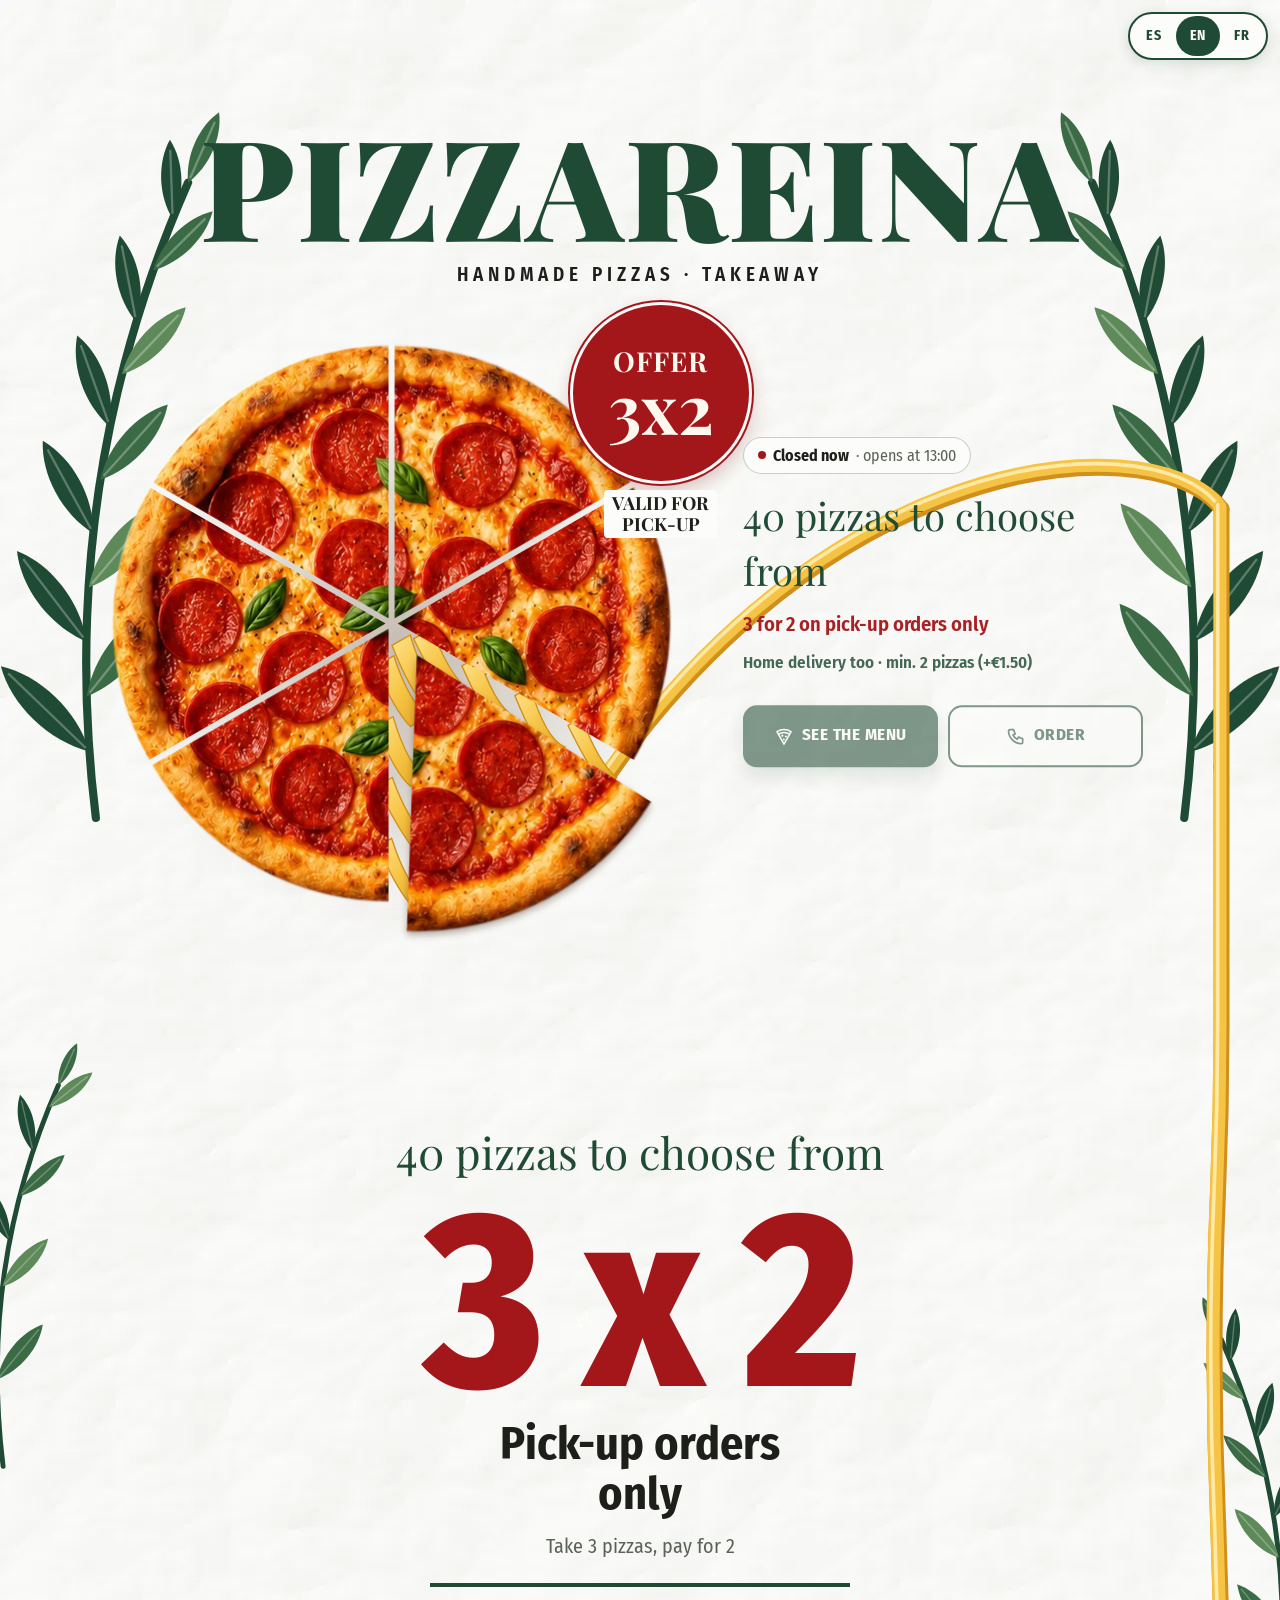
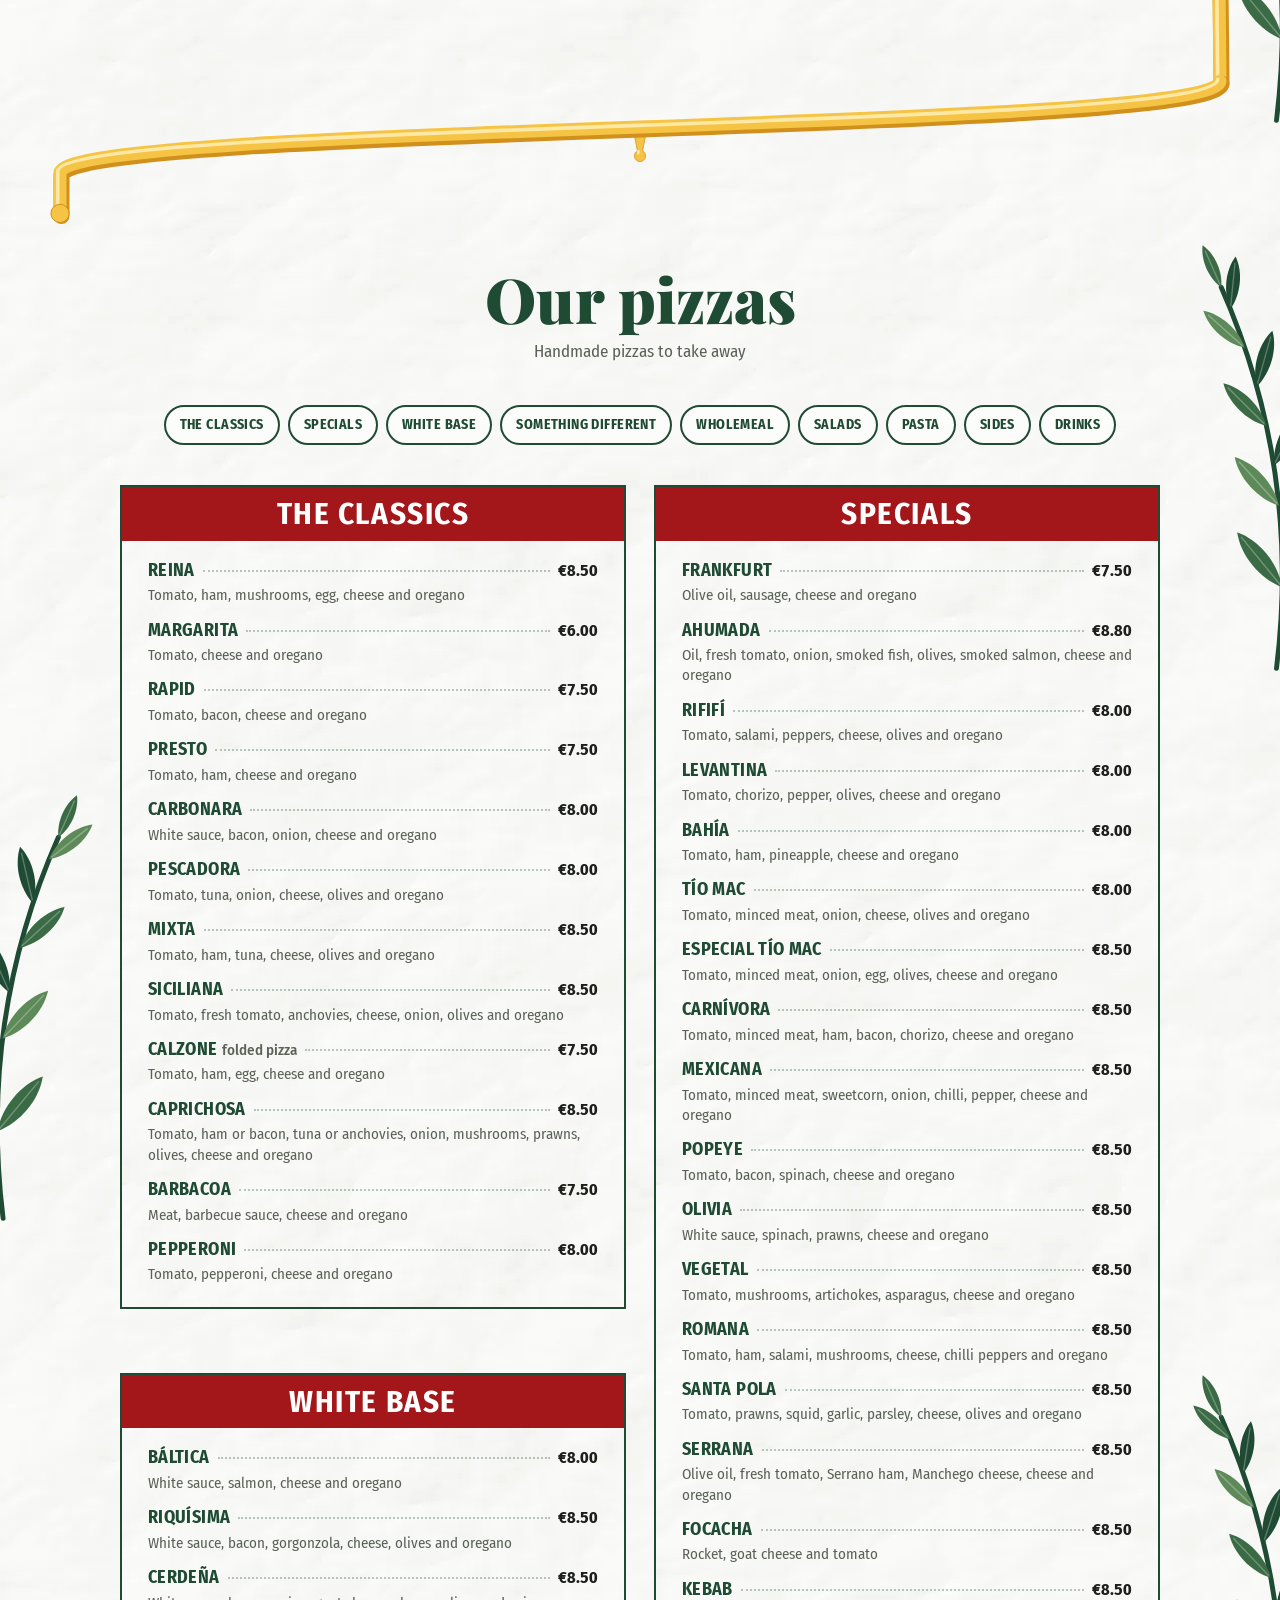
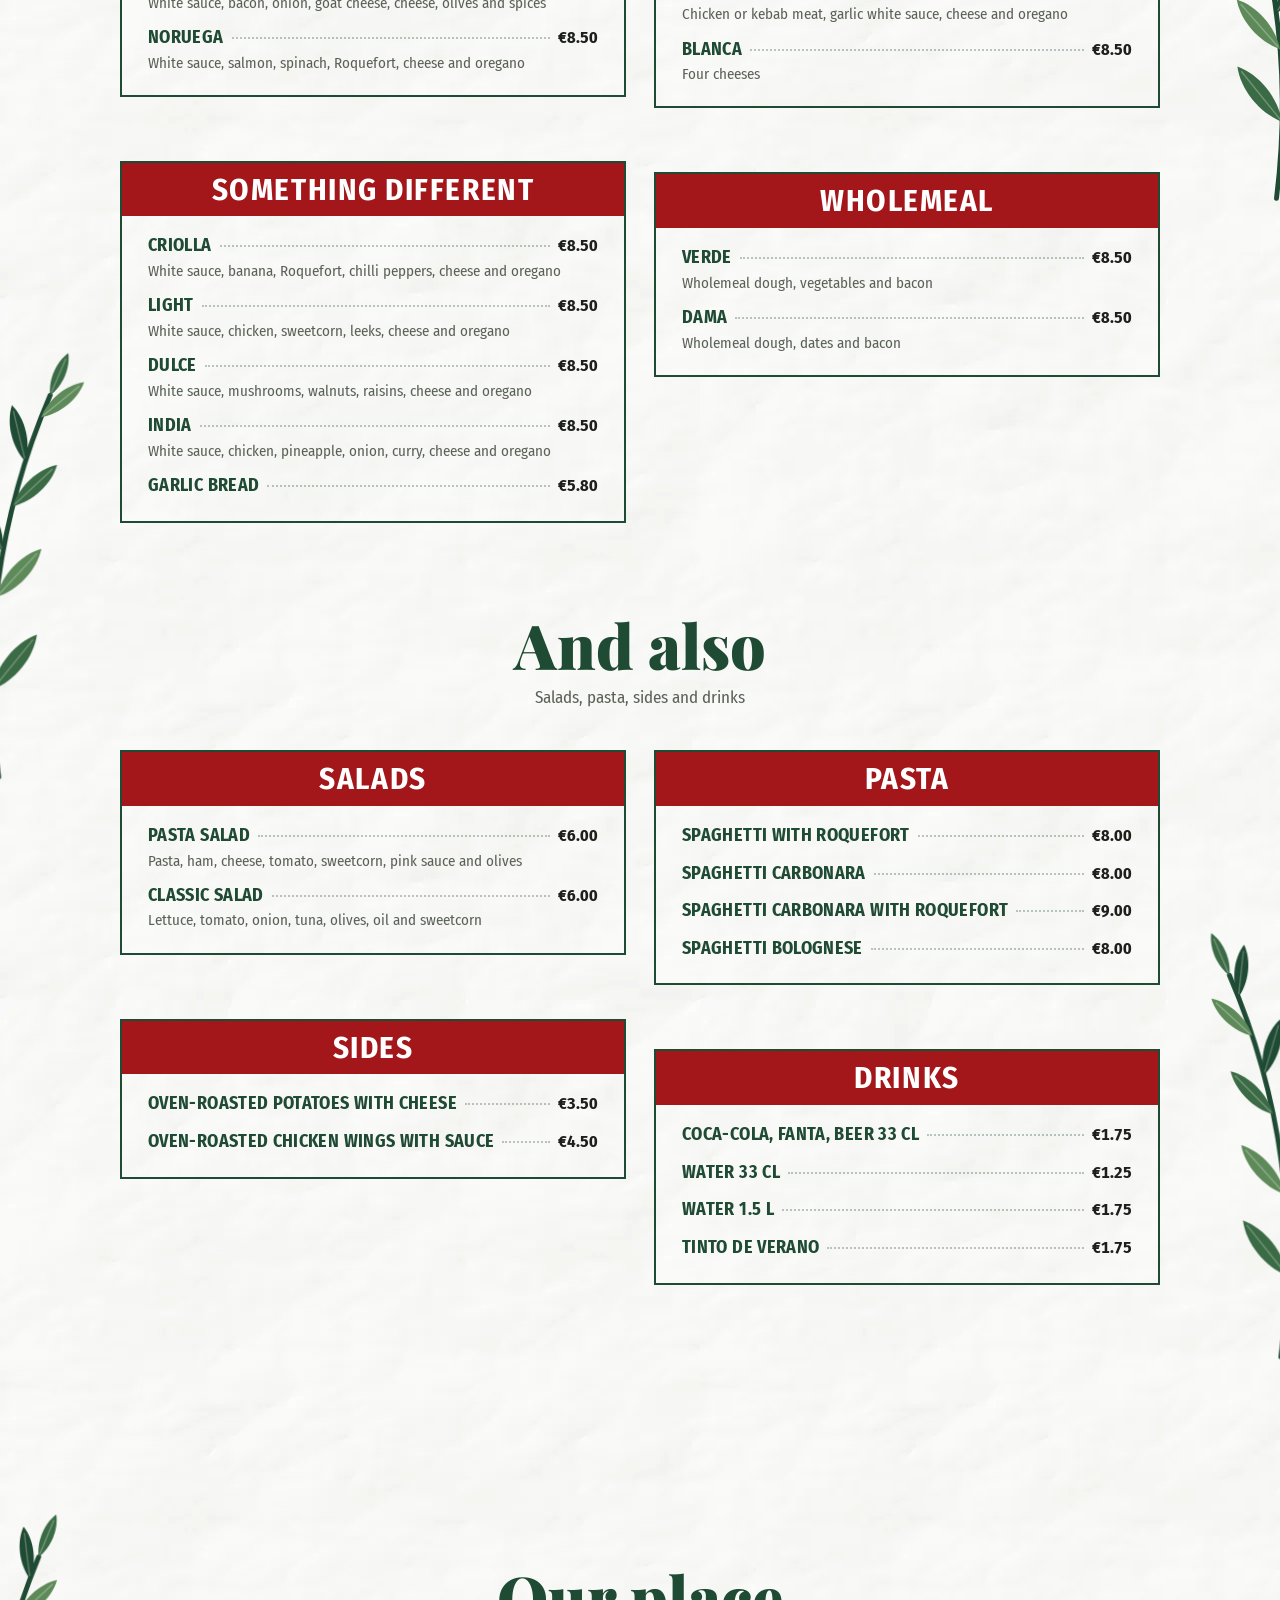
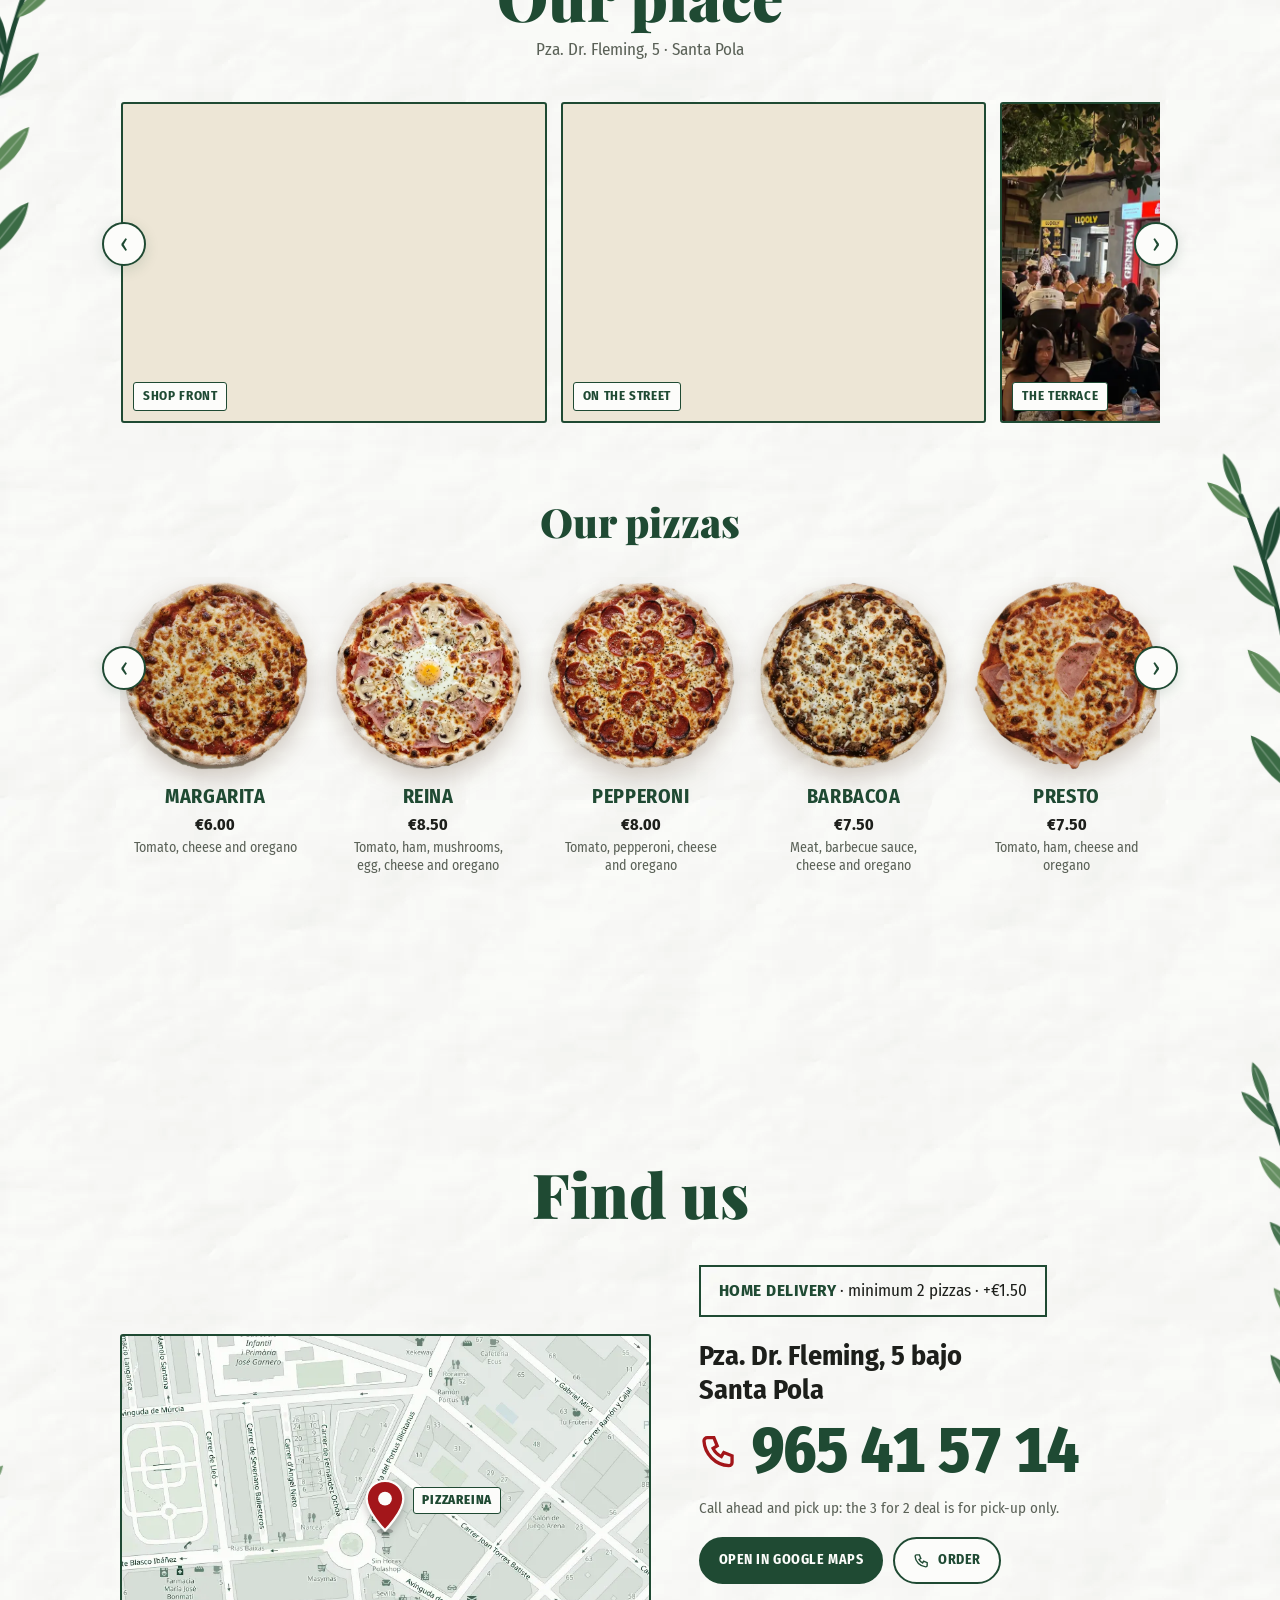
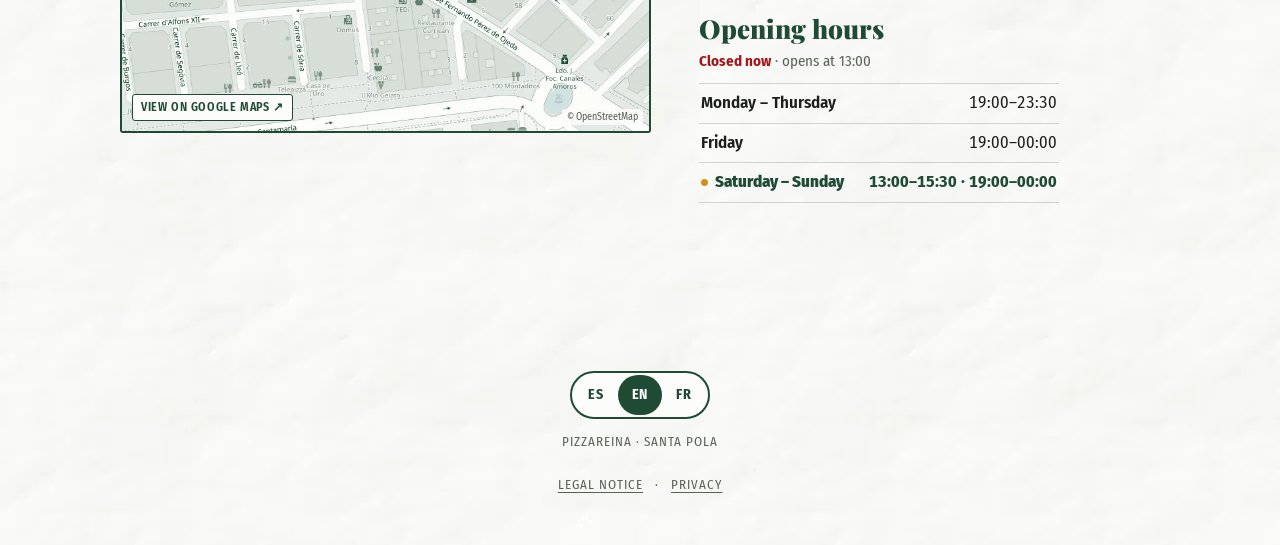
==== commit d0e57589: "Set domain pizzareina-santapola.es" ====
--- a/en/index.html
+++ b/en/index.html
@@ -6,14 +6,14 @@
 <meta property="og:title" content="Pizzareina — Handmade takeaway pizzas in Santa Pola">
 <meta property="og:description" content="Pizzareina, handmade takeaway pizzas in Santa Pola (Pza. Dr. Fleming, 5). 40 pizzas to choose from and 3 for 2 on pick-up orders. Home delivery. Tel. 965 41 57 14.">
 <meta property="og:locale" content="en_GB">
-<meta property="og:image" content="https://__DOMINIO__/og-image.jpg">
-<meta property="og:url" content="https://__DOMINIO__/en/">
+<meta property="og:image" content="https://pizzareina-santapola.es/og-image.jpg">
+<meta property="og:url" content="https://pizzareina-santapola.es/en/">
 <meta name="twitter:card" content="summary_large_image">
-<link rel="canonical" href="https://__DOMINIO__/en/">
-<link rel="alternate" hreflang="es" href="https://__DOMINIO__/">
-<link rel="alternate" hreflang="en" href="https://__DOMINIO__/en/">
-<link rel="alternate" hreflang="fr" href="https://__DOMINIO__/fr/">
-<link rel="alternate" hreflang="x-default" href="https://__DOMINIO__/">
+<link rel="canonical" href="https://pizzareina-santapola.es/en/">
+<link rel="alternate" hreflang="es" href="https://pizzareina-santapola.es/">
+<link rel="alternate" hreflang="en" href="https://pizzareina-santapola.es/en/">
+<link rel="alternate" hreflang="fr" href="https://pizzareina-santapola.es/fr/">
+<link rel="alternate" hreflang="x-default" href="https://pizzareina-santapola.es/">
 <meta name="theme-color" content="#1F4A33">
 <title>Pizzareina — Handmade takeaway pizzas in Santa Pola</title>
 <meta name="description" content="Pizzareina, handmade takeaway pizzas in Santa Pola (Pza. Dr. Fleming, 5). 40 pizzas to choose from and 3 for 2 on pick-up orders. Home delivery. Tel. 965 41 57 14.">
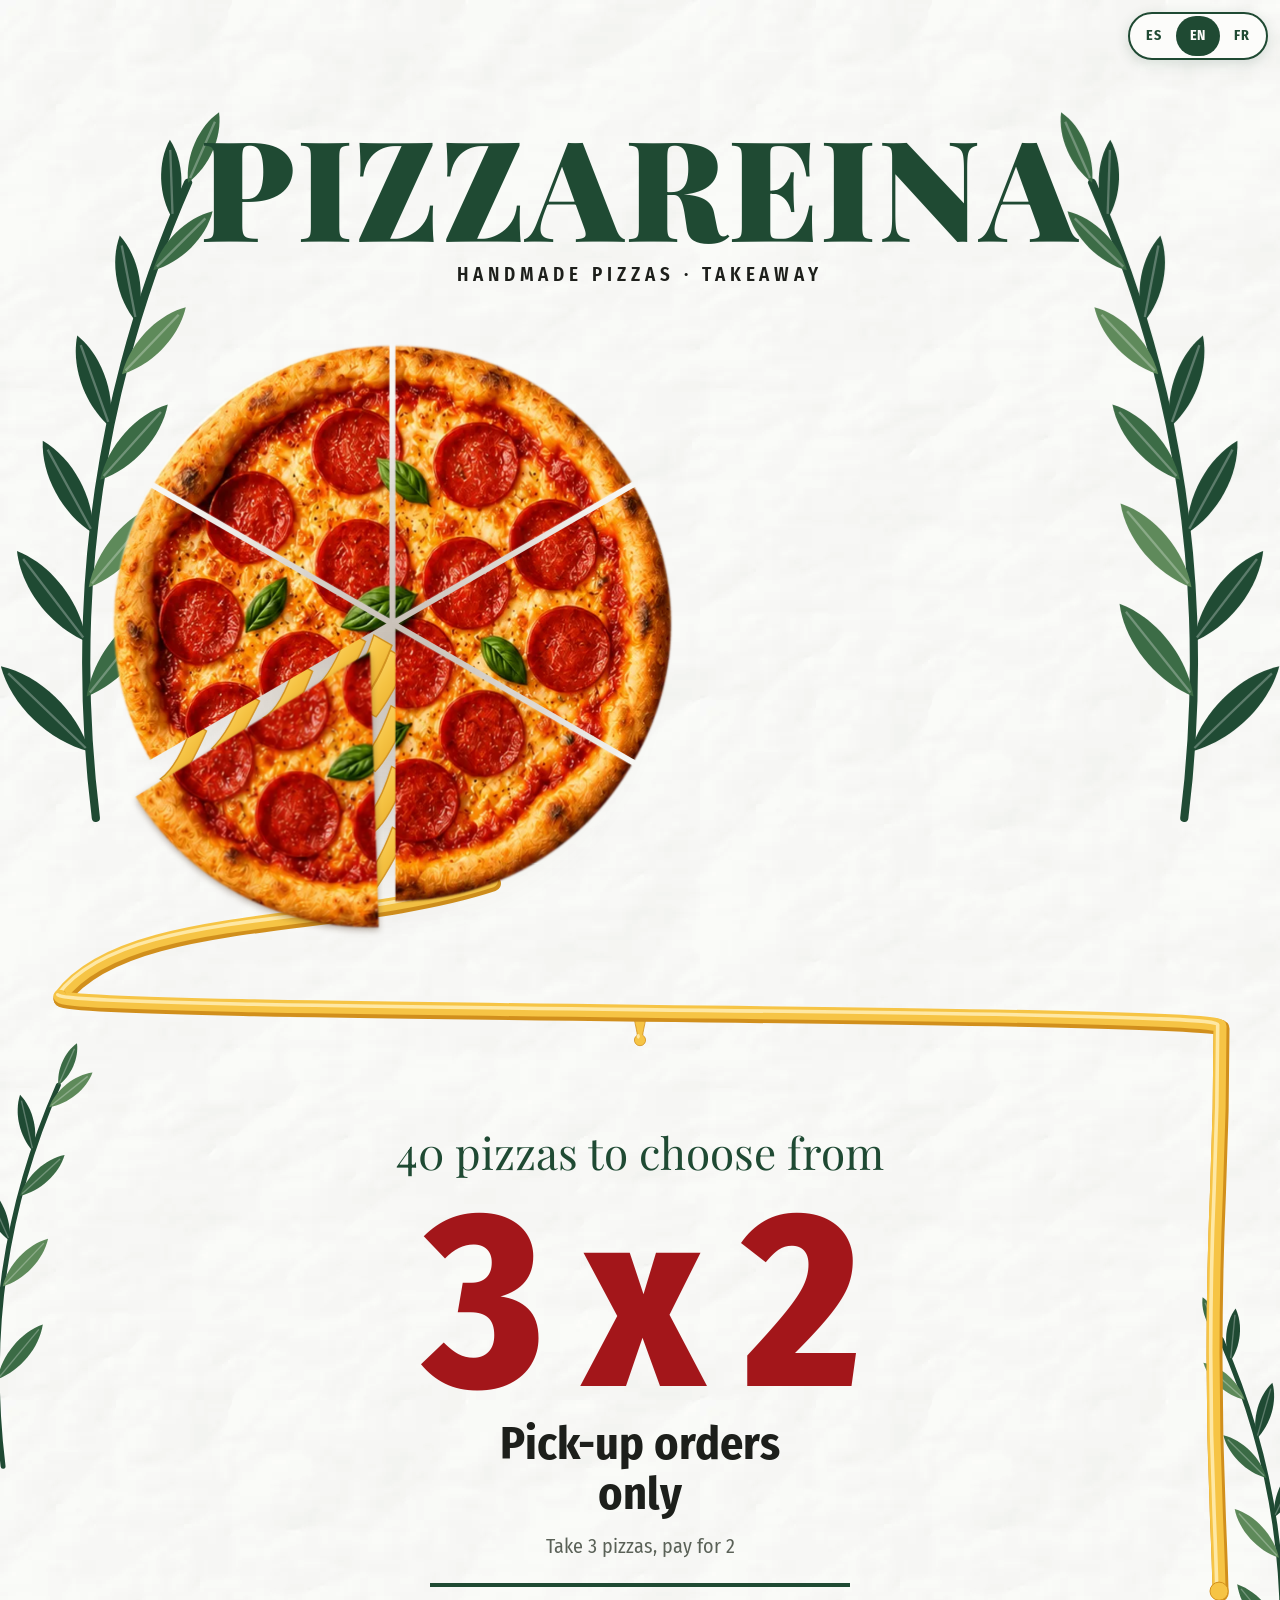
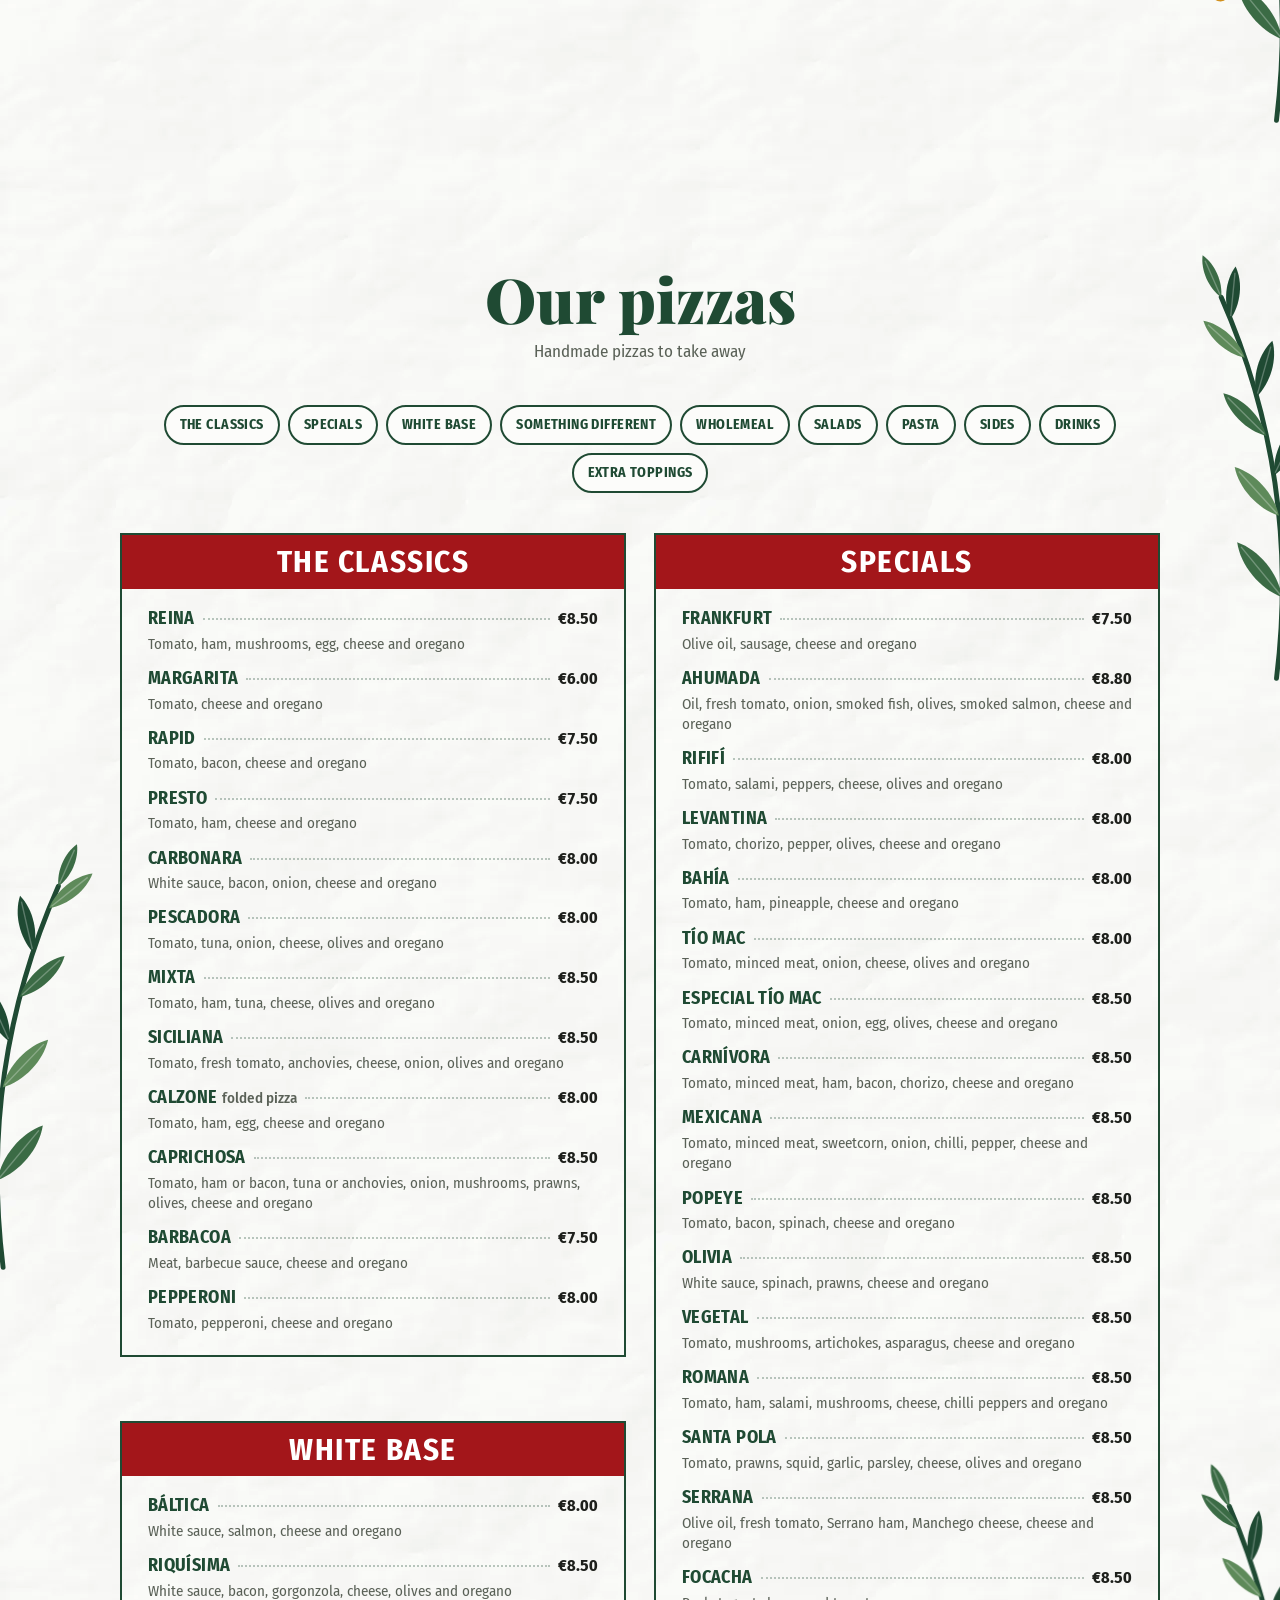
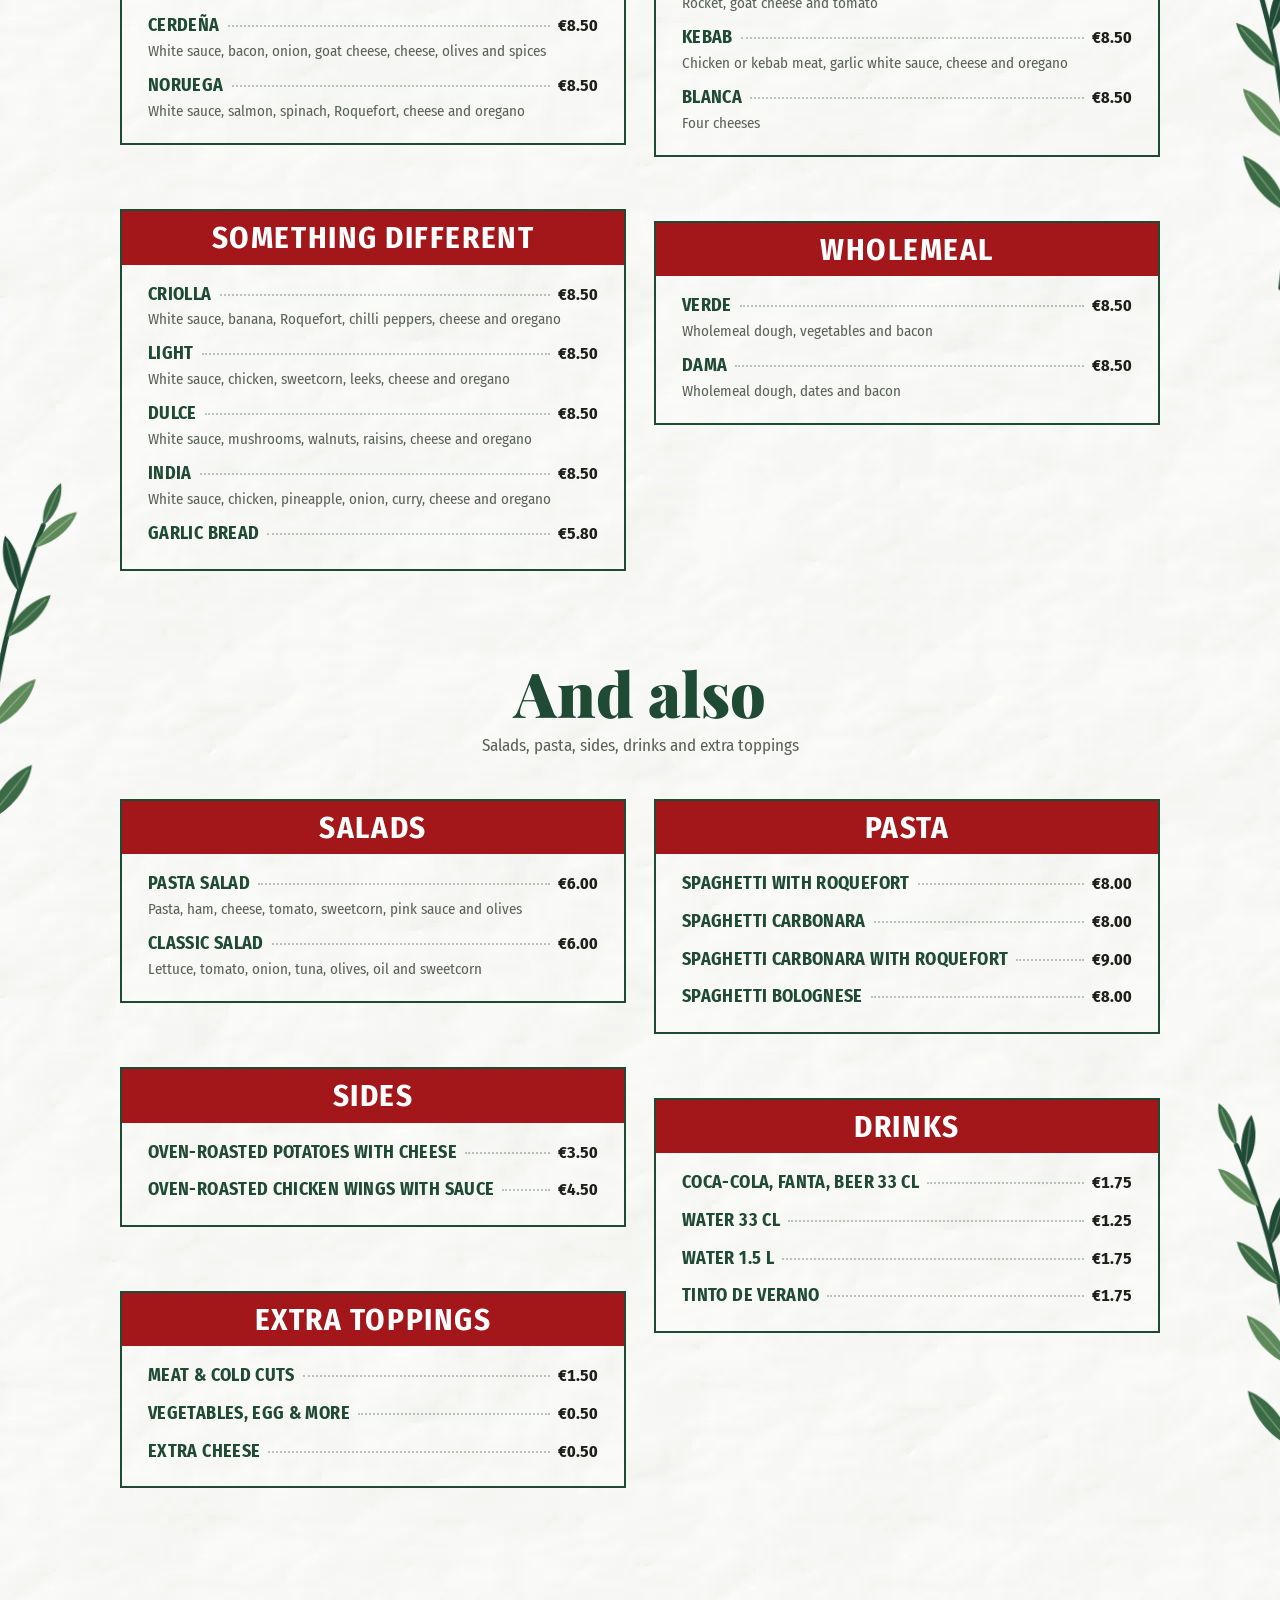
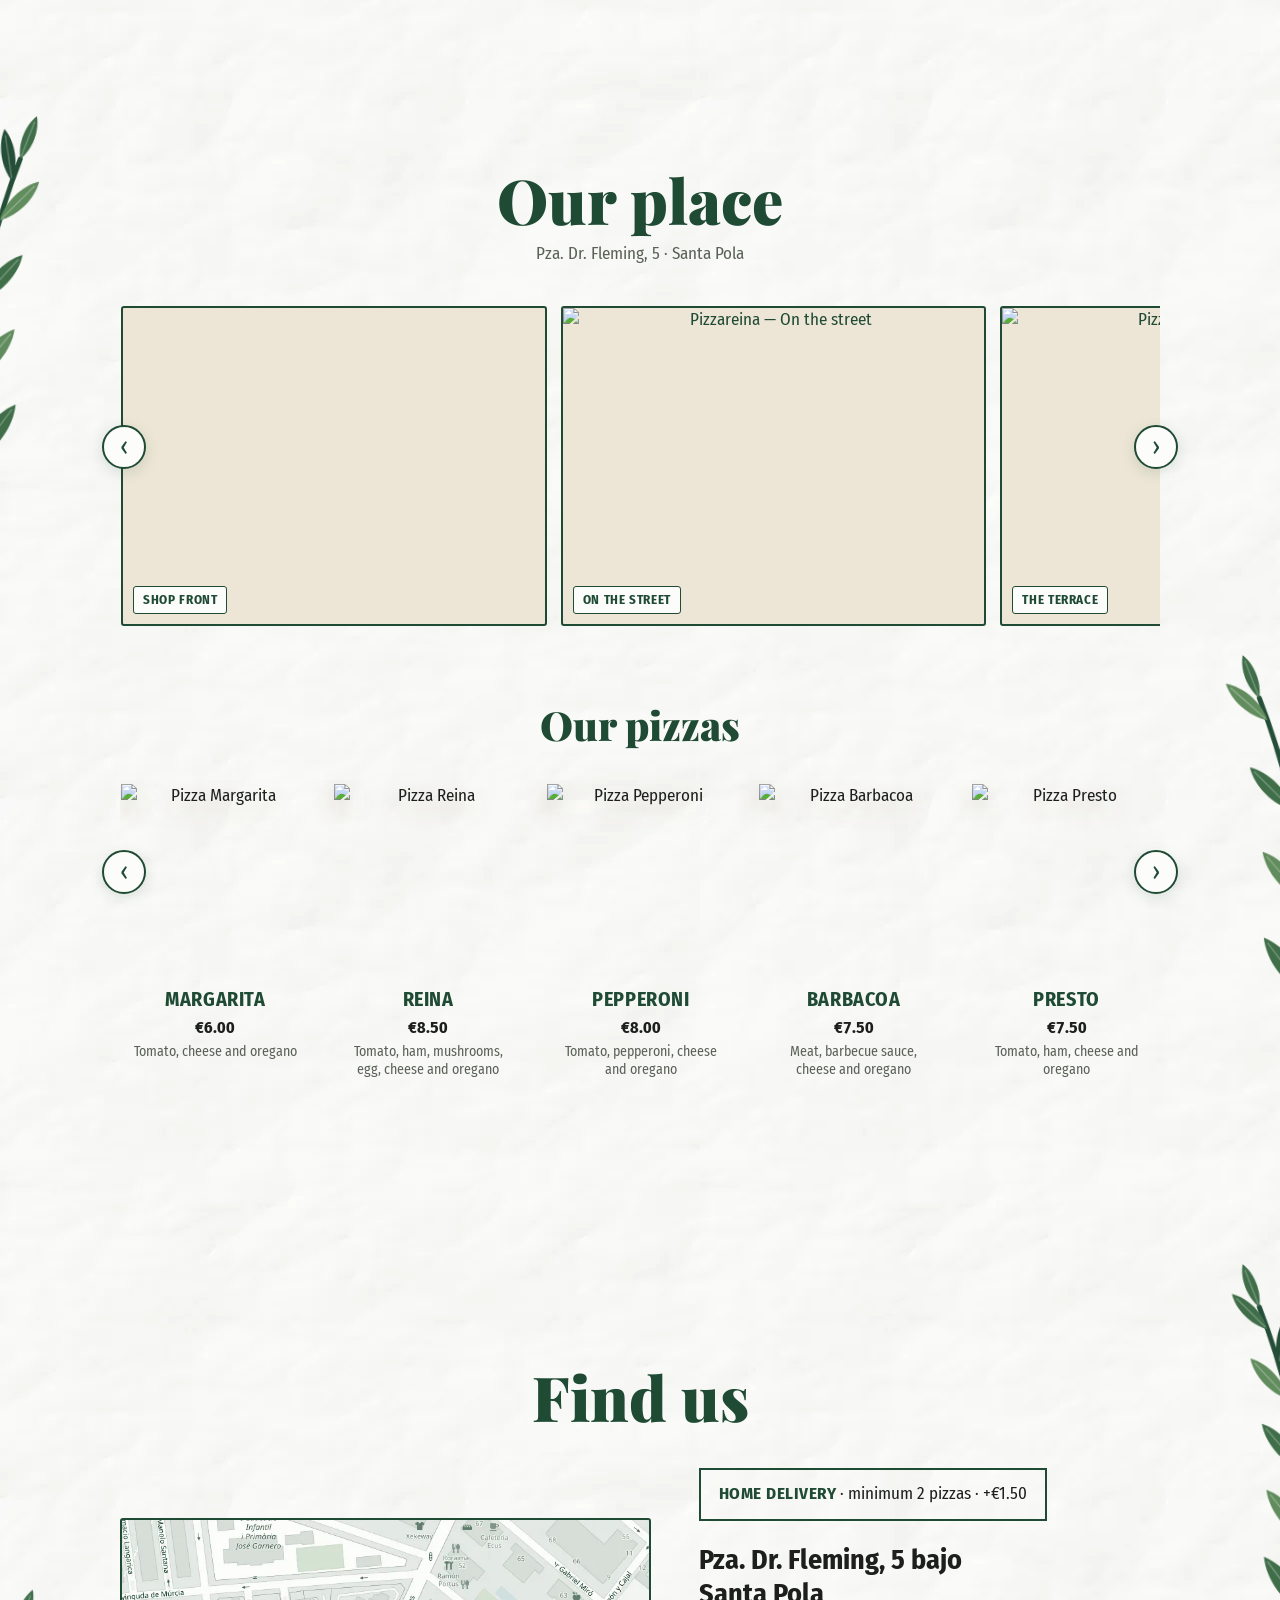
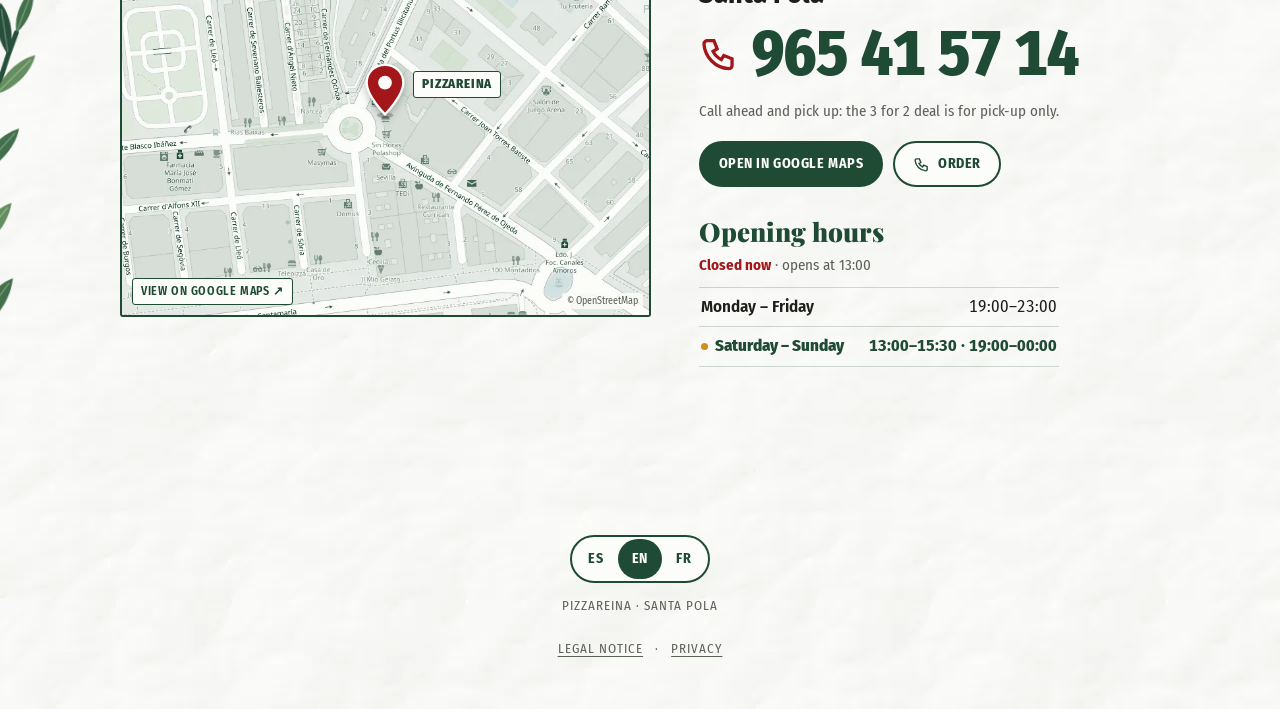
==== commit 41e75710: "Add files via upload" ====
--- a/en/index.html
+++ b/en/index.html
@@ -1,6 +1,27 @@
 <!DOCTYPE html>
 <html lang="en" data-lang="en"><head><meta charset="utf-8"><meta name="viewport" content="width=device-width,initial-scale=1,viewport-fit=cover">
 <style>:root{padding-top:env(safe-area-inset-top,0px);padding-bottom:env(safe-area-inset-bottom,0px)}body{margin:0;font:14px system-ui,sans-serif}img{max-width:100%}[hidden]{display:none!important}</style>
+<link rel="preload" as="image" href="../img/pizza-flyer.webp" fetchpriority="high">
+<link rel="preload" as="font" type="font/woff2" href="../fonts/playfair-display-latin-900-normal.woff2" crossorigin>
+<link rel="preload" as="font" type="font/woff2" href="../fonts/fira-sans-condensed-latin-700-normal.woff2" crossorigin>
+<link rel="preconnect" href="https://cloud.umami.is">
+<link rel="preconnect" href="https://gateway.umami.is">
+<script defer src="https://cloud.umami.is/script.js" data-website-id="b1f8a828-aff7-473a-a827-08e7cc998048"></script>
+<script>
+/* Umami events: tag the buttons we want to count (calls, menu, directions, language) */
+document.addEventListener('DOMContentLoaded',function(){
+  function tag(sel,ev,where){document.querySelectorAll(sel).forEach(function(el){el.setAttribute('data-umami-event',ev);if(where)el.setAttribute('data-umami-event-lugar',where)})}
+  tag('.hcta a[href^="tel:"]','llamar','inicio');
+  tag('.mbar a[href^="tel:"]','llamar','barra-inferior');
+  tag('#phone','llamar','numero-contacto');
+  tag('.info .btns a[href^="tel:"]','llamar','boton-contacto');
+  tag('#heroMenu','ver-carta','inicio');
+  tag('.mbar a[href="#carta"]','ver-carta','barra-inferior');
+  tag('.mbar .to-map','como-llegar','barra-inferior');
+  tag('.maps-link','abrir-google-maps');
+  document.querySelectorAll('.lang button').forEach(function(b){b.setAttribute('data-umami-event','idioma');b.setAttribute('data-umami-event-a',b.dataset.lang)});
+});
+</script>
 <meta property="og:type" content="restaurant">
 <meta property="og:site_name" content="Pizzareina">
 <meta property="og:title" content="Pizzareina — Handmade takeaway pizzas in Santa Pola">
@@ -20,7 +41,7 @@
 <link rel="icon" href="../favicon.ico" sizes="any">
 <link rel="icon" type="image/png" href="../favicon-48.png">
 <link rel="apple-touch-icon" href="../apple-touch-icon.png">
-<script type="application/ld+json">{"@context":"https://schema.org","@type":"Restaurant","name":"Pizzareina","alternateName":"Pizzareina - Pizzas Caseras","description":"Pizzas artesanales para llevar en Santa Pola. 40 pizzas a elegir. Oferta 3x2 recogiendo en el local.","servesCuisine":["Pizza","Italiana"],"priceRange":"€","telephone":"+34965415714","address":{"@type":"PostalAddress","streetAddress":"Plaza Doctor Fleming, 5 bajo","addressLocality":"Santa Pola","addressRegion":"Alicante","addressCountry":"ES"},"geo":{"@type":"GeoCoordinates","latitude":38.1925939,"longitude":-0.5616776},"hasMap":"https://maps.app.goo.gl/d8t61mGTt3PxXe6u8","acceptsReservations":false,"openingHoursSpecification":[{"@type":"OpeningHoursSpecification","dayOfWeek":["Monday","Tuesday","Wednesday","Thursday"],"opens":"19:00","closes":"23:30"},{"@type":"OpeningHoursSpecification","dayOfWeek":"Friday","opens":"19:00","closes":"23:59"},{"@type":"OpeningHoursSpecification","dayOfWeek":["Saturday","Sunday"],"opens":"13:00","closes":"15:30"},{"@type":"OpeningHoursSpecification","dayOfWeek":["Saturday","Sunday"],"opens":"19:00","closes":"23:59"}],"availableLanguage":["es","en","fr"]}</script>
+<script type="application/ld+json">{"@context":"https://schema.org","@type":"Restaurant","name":"Pizzareina","url":"https://pizzareina-santapola.es/","image":"https://pizzareina-santapola.es/og-image.jpg","menu":"https://pizzareina-santapola.es/#carta","alternateName":"Pizzareina - Pizzas Caseras","description":"Pizzas artesanales para llevar en Santa Pola. 40 pizzas a elegir. Oferta 3x2 recogiendo en el local.","servesCuisine":["Pizza","Italiana"],"priceRange":"€","telephone":"+34965415714","email":"abdelghanilyazghi092@gmail.com","address":{"@type":"PostalAddress","streetAddress":"Plaza Doctor Fleming, 5 bajo","addressLocality":"Santa Pola","addressRegion":"Alicante","addressCountry":"ES"},"geo":{"@type":"GeoCoordinates","latitude":38.1925939,"longitude":-0.5616776},"hasMap":"https://maps.app.goo.gl/d8t61mGTt3PxXe6u8","acceptsReservations":false,"openingHoursSpecification":[{"@type":"OpeningHoursSpecification","dayOfWeek":["Monday","Tuesday","Wednesday","Thursday","Friday"],"opens":"19:00","closes":"23:00"},{"@type":"OpeningHoursSpecification","dayOfWeek":["Saturday","Sunday"],"opens":"13:00","closes":"15:30"},{"@type":"OpeningHoursSpecification","dayOfWeek":["Saturday","Sunday"],"opens":"19:00","closes":"23:59"}],"availableLanguage":["es","en","fr"]}</script>
 <link rel="stylesheet" href="../fonts/fonts.css">
 <script>document.documentElement.classList.add('js-intro');setTimeout(function(){document.documentElement.classList.remove('js-intro')},3500);</script>
 <style>
@@ -517,7 +538,7 @@
     <div class="wrap">
       <div class="sec-head z"><h2 data-i="findTitle"></h2></div>
       <div class="find">
-        <a class="map maps-link" href="#" target="_blank" rel="noopener" aria-label="Pizzareina — Google Maps">
+        <a class="map maps-link" href="#" target="_blank" rel="noopener">
           <img class="mapimg" src="../img/mapa.webp" alt="Mapa: Pizzareina, Pza. Dr. Fleming 5, Santa Pola" width="800" height="600" loading="lazy" decoding="async">
           <span class="mpin" aria-hidden="true"><svg viewBox="0 0 48 60"><ellipse cx="24" cy="57" rx="9" ry="3" fill="rgba(0,0,0,.22)"/><path d="M24 2C12.4 2 4 10.6 4 21.6 4 36 24 56 24 56s20-20 20-34.4C44 10.6 35.6 2 24 2z" fill="#A3161A" stroke="#FCFCFA" stroke-width="2.5"/><circle cx="24" cy="21.5" r="7.5" fill="#FCFCFA"/></svg><b>Pizzareina</b></span>
           <span class="osm">© OpenStreetMap</span>
@@ -571,18 +592,18 @@
 
 /* ---------- I18N ---------- */
 var T={
- es:{seeMenu:'Ver la carta',heroDeliv:'También a domicilio · mín. 2 pizzas (+1,50 €)',toCats:'↑ Categorías',allerg:'¿Alergias o intolerancias? Pregúntanos por los alérgenos de cada pizza en el local o por teléfono: 965 41 57 14.',legalNotice:'Aviso legal',privacy:'Privacidad',build:'Desliza para montar la pizza',lbDough:'Masa artesanal',lbSauce:'Tomate',lbCheese:'Queso',lbPep:'Pepperoni',lbBasil:'Albahaca',skip:'Saltar intro',replay:'↻ Repetir animación',tagline:'Pizzas artesanales · Para llevar',oferta:'Oferta',badgeCap:'Válida recoger<br>en local',forty:'40 pizzas a elegir',heroNote:'3x2 solo para recoger en el local',scroll:'Desliza',only:'Solo para<br>recoger en el local',offerSub:'Llévate 3 pizzas y paga 2',menuTitle:'Nuestras pizzas',menuSub:'Pizzas artesanales para llevar',moreTitle:'Y además',moreSub:'Ensaladas, pastas, complementos y bebidas',galTitle:'Nuestro local',galSub:'Pza. Dr. Fleming, 5 · Santa Pola',hoursTitle:'Horario',openNow:'Abierto ahora',closedNow:'Cerrado ahora',closesAt:'cierra a las',opensAt:'abre a las',tomorrow:'mañana',days:['Domingo','Lunes','Martes','Miércoles','Jueves','Viernes','Sábado'],monThu:'Lunes – Jueves',findTitle:'Dónde estamos',mapLbl:'Ver en Google Maps ↗',delivery:'<b>Servicio a domicilio</b> · mínimo 2 pizzas · +1,50 €',callNote:'Llama y pasa a recoger: la oferta 3x2 es solo para recoger en el local.',openMaps:'Abrir en Google Maps',call:'Pedir',barMenu:'Carta',barMap:'Cómo llegar',photo:'Foto',pzTitle:'Nuestras pizzas',pzPh:'Foto de pizza',ph:['La terraza','El mostrador','Nuestro rótulo','La fachada','En la calle'],and:' y ',
+ es:{seeMenu:'Ver la carta',heroDeliv:'También a domicilio · mín. 2 pizzas (+1,50 €)',toCats:'↑ Categorías',allerg:'¿Alergias o intolerancias? Pregúntanos por los alérgenos de cada pizza en el local o por teléfono: 965 41 57 14.',legalNotice:'Aviso legal',privacy:'Privacidad',build:'Desliza para montar la pizza',lbDough:'Masa artesanal',lbSauce:'Tomate',lbCheese:'Queso',lbPep:'Pepperoni',lbBasil:'Albahaca',skip:'Saltar intro',replay:'↻ Repetir animación',tagline:'Pizzas artesanales · Para llevar',oferta:'Oferta',badgeCap:'Válida recoger<br>en local',forty:'40 pizzas a elegir',heroNote:'3x2 solo para recoger en el local',scroll:'Desliza',only:'Solo para<br>recoger en el local',offerSub:'Llévate 3 pizzas y paga 2',menuTitle:'Nuestras pizzas',menuSub:'Pizzas artesanales para llevar',moreTitle:'Y además',moreSub:'Ensaladas, pastas, complementos, bebidas e ingredientes extra',galTitle:'Nuestro local',galSub:'Pza. Dr. Fleming, 5 · Santa Pola',hoursTitle:'Horario',openNow:'Abierto ahora',closedNow:'Cerrado ahora',closesAt:'cierra a las',opensAt:'abre a las',tomorrow:'mañana',days:['Domingo','Lunes','Martes','Miércoles','Jueves','Viernes','Sábado'],monThu:'Lunes – Jueves',findTitle:'Dónde estamos',mapLbl:'Ver en Google Maps ↗',delivery:'<b>Servicio a domicilio</b> · mínimo 2 pizzas · +1,50 €',callNote:'Llama y pasa a recoger: la oferta 3x2 es solo para recoger en el local.',openMaps:'Abrir en Google Maps',call:'Pedir',barMenu:'Carta',barMap:'Cómo llegar',photo:'Foto',pzTitle:'Nuestras pizzas',pzPh:'Foto de pizza',ph:['La terraza','El mostrador','Nuestro rótulo','La fachada','En la calle'],and:' y ',
    cats:{clasicas:'Las clásicas',diferentes:'Las diferentes',integrales:'Las integrales',suaves:'Las suaves',especiales:'Las especiales',ensaladas:'Ensaladas',pastas:'Pastas',bebidas:'Bebidas',extras:'Ingredientes extra',complementos:'Complementos'}},
- en:{seeMenu:'See the menu',heroDeliv:'Home delivery too · min. 2 pizzas (+€1.50)',toCats:'↑ Categories',allerg:'Allergies or intolerances? Ask us about the allergens in each pizza in the shop or by phone: 965 41 57 14.',legalNotice:'Legal notice',privacy:'Privacy',build:'Scroll to build the pizza',lbDough:'Handmade dough',lbSauce:'Tomato',lbCheese:'Cheese',lbPep:'Pepperoni',lbBasil:'Basil',skip:'Skip intro',replay:'↻ Replay animation',tagline:'Handmade pizzas · Takeaway',oferta:'Offer',badgeCap:'Valid for<br>pick-up',forty:'40 pizzas to choose from',heroNote:'3 for 2 on pick-up orders only',scroll:'Scroll',only:'Pick-up orders<br>only',offerSub:'Take 3 pizzas, pay for 2',menuTitle:'Our pizzas',menuSub:'Handmade pizzas to take away',moreTitle:'And also',moreSub:'Salads, pasta, sides and drinks',galTitle:'Our place',galSub:'Pza. Dr. Fleming, 5 · Santa Pola',hoursTitle:'Opening hours',openNow:'Open now',closedNow:'Closed now',closesAt:'closes at',opensAt:'opens at',tomorrow:'tomorrow',days:['Sunday','Monday','Tuesday','Wednesday','Thursday','Friday','Saturday'],monThu:'Monday – Thursday',findTitle:'Find us',mapLbl:'View on Google Maps ↗',delivery:'<b>Home delivery</b> · minimum 2 pizzas · +€1.50',callNote:'Call ahead and pick up: the 3 for 2 deal is for pick-up only.',openMaps:'Open in Google Maps',call:'Order',barMenu:'Menu',barMap:'Directions',photo:'Photo',pzTitle:'Our pizzas',pzPh:'Pizza photo',ph:['The terrace','The counter','Our sign','Shop front','On the street'],and:' and ',
+ en:{seeMenu:'See the menu',heroDeliv:'Home delivery too · min. 2 pizzas (+€1.50)',toCats:'↑ Categories',allerg:'Allergies or intolerances? Ask us about the allergens in each pizza in the shop or by phone: 965 41 57 14.',legalNotice:'Legal notice',privacy:'Privacy',build:'Scroll to build the pizza',lbDough:'Handmade dough',lbSauce:'Tomato',lbCheese:'Cheese',lbPep:'Pepperoni',lbBasil:'Basil',skip:'Skip intro',replay:'↻ Replay animation',tagline:'Handmade pizzas · Takeaway',oferta:'Offer',badgeCap:'Valid for<br>pick-up',forty:'40 pizzas to choose from',heroNote:'3 for 2 on pick-up orders only',scroll:'Scroll',only:'Pick-up orders<br>only',offerSub:'Take 3 pizzas, pay for 2',menuTitle:'Our pizzas',menuSub:'Handmade pizzas to take away',moreTitle:'And also',moreSub:'Salads, pasta, sides, drinks and extra toppings',galTitle:'Our place',galSub:'Pza. Dr. Fleming, 5 · Santa Pola',hoursTitle:'Opening hours',openNow:'Open now',closedNow:'Closed now',closesAt:'closes at',opensAt:'opens at',tomorrow:'tomorrow',days:['Sunday','Monday','Tuesday','Wednesday','Thursday','Friday','Saturday'],monThu:'Monday – Thursday',findTitle:'Find us',mapLbl:'View on Google Maps ↗',delivery:'<b>Home delivery</b> · minimum 2 pizzas · +€1.50',callNote:'Call ahead and pick up: the 3 for 2 deal is for pick-up only.',openMaps:'Open in Google Maps',call:'Order',barMenu:'Menu',barMap:'Directions',photo:'Photo',pzTitle:'Our pizzas',pzPh:'Pizza photo',ph:['The terrace','The counter','Our sign','Shop front','On the street'],and:' and ',
    cats:{clasicas:'The classics',diferentes:'Something different',integrales:'Wholemeal',suaves:'White base',especiales:'Specials',ensaladas:'Salads',pastas:'Pasta',bebidas:'Drinks',extras:'Extra toppings',complementos:'Sides'}},
- fr:{seeMenu:'Voir la carte',heroDeliv:'Livraison aussi · min. 2 pizzas (+1,50 €)',toCats:'↑ Catégories',allerg:'Allergies ou intolérances ? Demandez-nous les allergènes de chaque pizza sur place ou par téléphone : 965 41 57 14.',legalNotice:'Mentions légales',privacy:'Confidentialité',build:'Faites défiler pour monter la pizza',lbDough:'Pâte artisanale',lbSauce:'Tomate',lbCheese:'Fromage',lbPep:'Pepperoni',lbBasil:'Basilic',skip:'Passer l’intro',replay:'↻ Rejouer l’animation',tagline:'Pizzas artisanales · À emporter',oferta:'Offre',badgeCap:'Valable<br>à emporter',forty:'40 pizzas au choix',heroNote:'3 pour 2 uniquement à emporter',scroll:'Défiler',only:'Uniquement<br>à emporter',offerSub:'3 pizzas pour le prix de 2',menuTitle:'Nos pizzas',menuSub:'Pizzas artisanales à emporter',moreTitle:'Et aussi',moreSub:'Salades, pâtes, accompagnements et boissons',galTitle:'Notre pizzeria',galSub:'Pza. Dr. Fleming, 5 · Santa Pola',hoursTitle:'Horaires',openNow:'Ouvert',closedNow:'Fermé',closesAt:'ferme à',opensAt:'ouvre à',tomorrow:'demain',days:['Dimanche','Lundi','Mardi','Mercredi','Jeudi','Vendredi','Samedi'],monThu:'Lundi – Jeudi',findTitle:'Nous trouver',mapLbl:'Voir sur Google Maps ↗',delivery:'<b>Livraison à domicile</b> · minimum 2 pizzas · +1,50 €',callNote:'Appelez puis passez récupérer : l’offre 3 pour 2 est valable uniquement à emporter.',openMaps:'Ouvrir dans Google Maps',call:'Commander',barMenu:'Carte',barMap:'Itinéraire',photo:'Photo',pzTitle:'Nos pizzas',pzPh:'Photo de pizza',ph:['La terrasse','Le comptoir','Notre enseigne','La façade','Dans la rue'],and:' et ',
+ fr:{seeMenu:'Voir la carte',heroDeliv:'Livraison aussi · min. 2 pizzas (+1,50 €)',toCats:'↑ Catégories',allerg:'Allergies ou intolérances ? Demandez-nous les allergènes de chaque pizza sur place ou par téléphone : 965 41 57 14.',legalNotice:'Mentions légales',privacy:'Confidentialité',build:'Faites défiler pour monter la pizza',lbDough:'Pâte artisanale',lbSauce:'Tomate',lbCheese:'Fromage',lbPep:'Pepperoni',lbBasil:'Basilic',skip:'Passer l’intro',replay:'↻ Rejouer l’animation',tagline:'Pizzas artisanales · À emporter',oferta:'Offre',badgeCap:'Valable<br>à emporter',forty:'40 pizzas au choix',heroNote:'3 pour 2 uniquement à emporter',scroll:'Défiler',only:'Uniquement<br>à emporter',offerSub:'3 pizzas pour le prix de 2',menuTitle:'Nos pizzas',menuSub:'Pizzas artisanales à emporter',moreTitle:'Et aussi',moreSub:'Salades, pâtes, accompagnements, boissons et suppléments',galTitle:'Notre pizzeria',galSub:'Pza. Dr. Fleming, 5 · Santa Pola',hoursTitle:'Horaires',openNow:'Ouvert',closedNow:'Fermé',closesAt:'ferme à',opensAt:'ouvre à',tomorrow:'demain',days:['Dimanche','Lundi','Mardi','Mercredi','Jeudi','Vendredi','Samedi'],monThu:'Lundi – Jeudi',findTitle:'Nous trouver',mapLbl:'Voir sur Google Maps ↗',delivery:'<b>Livraison à domicile</b> · minimum 2 pizzas · +1,50 €',callNote:'Appelez puis passez récupérer : l’offre 3 pour 2 est valable uniquement à emporter.',openMaps:'Ouvrir dans Google Maps',call:'Commander',barMenu:'Carte',barMap:'Itinéraire',photo:'Photo',pzTitle:'Nos pizzas',pzPh:'Photo de pizza',ph:['La terrasse','Le comptoir','Notre enseigne','La façade','Dans la rue'],and:' et ',
    cats:{clasicas:'Les classiques',diferentes:'Les originales',integrales:'Pâte complète',suaves:'Base crème',especiales:'Les spéciales',ensaladas:'Salades',pastas:'Pâtes',bebidas:'Boissons',extras:'Suppléments',complementos:'Accompagnements'}}
 };
 // ingredients: [es, en, fr]
 var I={tom:['tomate','tomato','tomate'],tnat:['tomate natural','fresh tomato','tomate fraîche'],jam:['jamón','ham','jambon'],cha:['champiñones','mushrooms','champignons'],hue:['huevo','egg','œuf'],que:['queso','cheese','fromage'],ore:['orégano','oregano','origan'],bac:['bacon','bacon','bacon'],sbl:['salsa blanca','white sauce','sauce blanche'],ceb:['cebolla','onion','oignon'],atu:['atún','tuna','thon'],ace:['aceitunas','olives','olives'],anc:['anchoas','anchovies','anchois'],jb:['jamón o bacon','ham or bacon','jambon ou bacon'],aa:['atún o anchoas','tuna or anchovies','thon ou anchois'],gam:['gambas','prawns','crevettes'],car:['carne','meat','viande'],bbq:['salsa barbacoa','barbecue sauce','sauce barbecue'],pep:['pepperoni','pepperoni','pepperoni'],cur:['curry','curry','curry'],cq:['cuatro quesos','four cheeses','quatre fromages'],pla:['plátano','banana','banane'],roq:['roquefort','Roquefort','roquefort'],gui:['guindillas','chilli peppers','piments'],pol:['pollo','chicken','poulet'],mai:['maíz','sweetcorn','maïs'],pue:['puerros','leeks','poireaux'],nue:['nueces','walnuts','noix'],pas:['pasas','raisins','raisins secs'],mint:['masa integral','wholemeal dough','pâte complète'],veg:['vegetales','vegetables','légumes'],dat:['dátiles','dates','dattes'],sal:['salmón','salmon','saumon'],gor:['gorgonzola','gorgonzola','gorgonzola'],cab:['queso de cabra','goat cheese','fromage de chèvre'],esp:['especias','spices','épices'],espi:['espinacas','spinach','épinards'],aov:['aceite de oliva','olive oil','huile d’olive'],salc:['salchicha','sausage','saucisse'],acei:['aceite','oil','huile'],ahu:['ahumados','smoked fish','poissons fumés'],salah:['salmón ahumado','smoked salmon','saumon fumé'],sala:['salami','salami','salami'],pims:['pimientos','peppers','poivrons'],cho:['chorizo','chorizo','chorizo'],pim:['pimiento','pepper','poivron'],pin:['piña','pineapple','ananas'],cpi:['carne picada','minced meat','viande hachée'],chi:['chili','chilli','piment'],cal:['calamares','squid','calamars'],ajo:['ajo','garlic','ail'],per:['perejil','parsley','persil'],alc:['alcachofas','artichokes','artichauts'],esr:['espárragos','asparagus','asperges'],jser:['jamón serrano','Serrano ham','jambon serrano'],qman:['queso manchego','Manchego cheese','fromage manchego'],ruc:['rúcula','rocket','roquette'],keb:['pollo o carne de kebab','chicken or kebab meat','poulet ou viande kebab'],sajo:['salsa blanca con ajo','garlic white sauce','sauce blanche à l’ail'],pasta:['pasta','pasta','pâtes'],sros:['salsa rosa','pink sauce','sauce cocktail'],lec:['lechuga','lettuce','laitue']};
 // item: [name (string or [es,en,fr]), price, ingredient keys, optional tag [es,en,fr]]
 var M={
- clasicas:[['Reina',8.5,'tom jam cha hue que ore'],['Margarita',6,'tom que ore'],['Rapid',7.5,'tom bac que ore'],['Presto',7.5,'tom jam que ore'],['Carbonara',8,'sbl bac ceb que ore'],['Pescadora',8,'tom atu ceb que ace ore'],['Mixta',8.5,'tom jam atu que ace ore'],['Siciliana',8.5,'tom tnat anc que ceb ace ore'],['Calzone',7.5,'tom jam hue que ore',['pizza cerrada','folded pizza','pizza fermée']],['Caprichosa',8.5,'tom jb aa ceb cha gam ace que ore'],['Barbacoa',7.5,'car bbq que ore'],['Pepperoni',8,'tom pep que ore']],
+ clasicas:[['Reina',8.5,'tom jam cha hue que ore'],['Margarita',6,'tom que ore'],['Rapid',7.5,'tom bac que ore'],['Presto',7.5,'tom jam que ore'],['Carbonara',8,'sbl bac ceb que ore'],['Pescadora',8,'tom atu ceb que ace ore'],['Mixta',8.5,'tom jam atu que ace ore'],['Siciliana',8.5,'tom tnat anc que ceb ace ore'],['Calzone',8,'tom jam hue que ore',['pizza cerrada','folded pizza','pizza fermée']],['Caprichosa',8.5,'tom jb aa ceb cha gam ace que ore'],['Barbacoa',7.5,'car bbq que ore'],['Pepperoni',8,'tom pep que ore']],
  especiales:[['Frankfurt',7.5,'aov salc que ore'],['Ahumada',8.8,'acei tnat ceb ahu ace salah que ore'],['Rififí',8,'tom sala pims que ace ore'],['Levantina',8,'tom cho pim ace que ore'],['Bahía',8,'tom jam pin que ore'],['Tío Mac',8,'tom cpi ceb que ace ore'],['Especial Tío Mac',8.5,'tom cpi ceb hue ace que ore'],['Carnívora',8.5,'tom cpi jam bac cho que ore'],['Mexicana',8.5,'tom cpi mai ceb chi pim que ore'],['Popeye',8.5,'tom bac espi que ore'],['Olivia',8.5,'sbl espi gam que ore'],['Vegetal',8.5,'tom cha alc esr que ore'],['Romana',8.5,'tom jam sala cha que gui ore'],['Santa Pola',8.5,'tom gam cal ajo per que ace ore'],['Serrana',8.5,'aov tnat jser qman que ore'],['Focacha',8.5,'ruc cab tom'],['Kebab',8.5,'keb sajo que ore'],['Blanca',8.5,'cq']],
  suaves:[['Báltica',8,'sbl sal que ore'],['Riquísima',8.5,'sbl bac gor que ace ore'],['Cerdeña',8.5,'sbl bac ceb cab que ace esp'],['Noruega',8.5,'sbl sal espi roq que ore']],
  diferentes:[['Criolla',8.5,'sbl pla roq gui que ore'],['Light',8.5,'sbl pol mai pue que ore'],['Dulce',8.5,'sbl cha nue pas que ore'],['India',8.5,'sbl pol pin ceb cur que ore'],[['Pan de ajo','Garlic bread','Pain à l’ail'],5.8,'']],
@@ -590,7 +611,8 @@
  ensaladas:[[['De pasta','Pasta salad','Salade de pâtes'],6,'pasta jam que tom mai sros ace'],[['La clásica','Classic salad','Salade classique'],6,'lec tom ceb atu ace acei mai']],
  pastas:[[['Spaghetti al roquefort','Spaghetti with Roquefort','Spaghetti au roquefort'],8,''],[['Spaghetti a la carbonara','Spaghetti carbonara','Spaghetti carbonara'],8,''],[['Spaghetti a la carbonara con roquefort','Spaghetti carbonara with Roquefort','Spaghetti carbonara au roquefort'],9,''],[['Spaghetti boloñesa','Spaghetti bolognese','Spaghetti bolognaise'],8,'']],
  complementos:[[['Patatas asadas al horno con queso','Oven-roasted potatoes with cheese','Pommes de terre rôties au four et fromage'],3.5,''],[['Alitas asadas al horno con salsa','Oven-roasted chicken wings with sauce','Ailes de poulet rôties au four, sauce'],4.5,'']],
- bebidas:[[['Coca-Cola, Fanta, cerveza 33 cl','Coca-Cola, Fanta, beer 33 cl','Coca-Cola, Fanta, bière 33 cl'],1.75,''],[['Agua 33 cl','Water 33 cl','Eau 33 cl'],1.25,''],[['Agua 1,5 L','Water 1.5 L','Eau 1,5 L'],1.75,''],['Tinto de verano',1.75,'']]
+ bebidas:[[['Coca-Cola, Fanta, cerveza 33 cl','Coca-Cola, Fanta, beer 33 cl','Coca-Cola, Fanta, bière 33 cl'],1.75,''],[['Agua 33 cl','Water 33 cl','Eau 33 cl'],1.25,''],[['Agua 1,5 L','Water 1.5 L','Eau 1,5 L'],1.75,''],['Tinto de verano',1.75,'']],
+ extras:[[['Carnes y charcutería','Meat & cold cuts','Viandes et charcuterie'],1.5,''],[['Vegetales, huevo y otros','Vegetables, egg & more','Légumes, œuf et autres'],.5,''],[['Queso extra','Extra cheese','Supplément fromage'],.5,'']]
 };
 var LI={es:0,en:1,fr:2},lang='es';
 function price(p){return lang==='en'?'€'+p.toFixed(2):p.toFixed(2).replace('.',',')+' €'}
@@ -607,7 +629,7 @@
   return '<li><div class="row"><span class="n">'+nm(it[0])+(it[3]?' <span class="tag">'+it[3][LI[lang]]+'</span>':'')+'</span><span class="dots"></span><span class="p">'+price(it[1])+'</span></div>'+(d?'<p>'+d+'</p>':'')+'</li>';}).join('')+'</ul></article>';}
 var PHOTOS=["../img/local/terraza.webp", "../img/local/mostrador.webp", "../img/local/rotulo.webp", "../img/local/fachada.webp", "../img/local/calle.webp"];
 // opening hours (Europe/Madrid), minutes from midnight; 1440 = 00:00 next day
-var HOURS={0:[[780,930],[1140,1440]],1:[[1140,1410]],2:[[1140,1410]],3:[[1140,1410]],4:[[1140,1410]],5:[[1140,1440]],6:[[780,930],[1140,1440]]};
+var HOURS={0:[[780,930],[1140,1440]],1:[[1140,1380]],2:[[1140,1380]],3:[[1140,1380]],4:[[1140,1380]],5:[[1140,1380]],6:[[780,930],[1140,1440]]};
 function hm(m){m=m%1440;return ('0'+Math.floor(m/60)).slice(-2)+':'+('0'+m%60).slice(-2)}
 function madridNow(){
   try{var p=new Intl.DateTimeFormat('en-GB',{timeZone:'Europe/Madrid',weekday:'short',hour:'2-digit',minute:'2-digit',hourCycle:'h23'}).formatToParts(new Date()),o={};
@@ -625,7 +647,7 @@
   else{var next=today.filter(function(r){return r[0]>now.m})[0];
     status='<span class="st off">'+t.closedNow+'</span> · '+t.opensAt+' '+(next?hm(next[0]):hm(HOURS[(now.d+1)%7][0][0])+' ('+t.tomorrow+')');}
   function span(d){return HOURS[d].map(function(r){return hm(r[0])+'–'+hm(r[1])}).join(' · ')}
-  var rows=[[t.monThu,[1,2,3,4]],[t.days[5],[5]],[t.days[6]+' – '+t.days[0],[6,0]]];
+  var rows=[[t.days[1]+' – '+t.days[5],[1,2,3,4,5]],[t.days[6]+' – '+t.days[0],[6,0]]];
   $('#hours').innerHTML='<h3>'+t.hoursTitle+'</h3><p class="status">'+status+'</p><dl>'+rows.map(function(r){
     return '<div'+(r[1].indexOf(now.d)>-1?' class="today"':'')+'><dt>'+r[0]+'</dt><dd>'+span(r[1][0])+'</dd></div>'}).join('')+'</dl>';
 }
@@ -633,22 +655,22 @@
 var PHSZ=[[900, 1200], [1400, 788], [1400, 788], [1400, 788], [1400, 788]];
 var PZ=[['margarita','Margarita'],['reina','Reina'],['pepperoni','Pepperoni'],['barbacoa','Barbacoa'],['presto','Presto']];
 var LEGAL={
- aviso:['Aviso legal','<p><b>Titular:</b> [NOMBRE O RAZÓN SOCIAL] · <b>NIF:</b> [NIF]<br><b>Domicilio:</b> Pza. Dr. Fleming, 5 bajo, 03130 Santa Pola (Alicante)<br><b>Teléfono:</b> 965 41 57 14 · <b>Email:</b> [EMAIL]</p><p>Este sitio web tiene carácter informativo sobre la carta, precios, horarios y ofertas de Pizzareina. Los precios y ofertas pueden cambiar sin previo aviso; prevalecen los vigentes en el local.</p><p>Los textos, imágenes y diseño de este sitio pertenecen a su titular. Mapa: © colaboradores de OpenStreetMap.</p>'],
- priv:['Política de privacidad','<p><b>Responsable:</b> [NOMBRE O RAZÓN SOCIAL] · NIF [NIF] · [EMAIL]</p><p>Este sitio web no utiliza cookies ni formularios y no recoge datos personales. El mapa es una imagen estática: solo si pulsas en él se abre Google Maps, que tiene su propia política de privacidad.</p><p>Si nos llamas para hacer un pedido, usamos tu nombre, teléfono y dirección solo para preparar y entregar ese pedido. Puedes ejercer tus derechos de acceso, rectificación y supresión escribiendo a [EMAIL]. También puedes reclamar ante la Agencia Española de Protección de Datos (aepd.es).</p>']
+ aviso:['Aviso legal','<p><b>Titular:</b> Abdelghani Lyazghi Bouslikhane (nombre comercial: Pizzeria Reina / Pizzareina) · <b>NIF:</b> 61040651P<br><b>Domicilio:</b> Pza. Doctor Fleming, 5, bajo F, 03130 Santa Pola (Alicante)<br><b>Teléfono:</b> 965 41 57 14 · <b>Email:</b> abdelghanilyazghi092@gmail.com</p><p>Este sitio web tiene carácter informativo sobre la carta, precios, horarios y ofertas de Pizzareina. Los precios y ofertas pueden cambiar sin previo aviso; prevalecen los vigentes en el local.</p><p>Los textos, imágenes y diseño de este sitio pertenecen a su titular. Mapa: © colaboradores de OpenStreetMap.</p>'],
+ priv:['Política de privacidad','<p><b>Responsable:</b> Abdelghani Lyazghi Bouslikhane (Pizzeria Reina) · NIF 61040651P · Pza. Doctor Fleming, 5, bajo F, 03130 Santa Pola · abdelghanilyazghi092@gmail.com</p><p>Este sitio web no utiliza cookies ni formularios. El mapa es una imagen estática: solo si pulsas en él se abre Google Maps, que tiene su propia política de privacidad.</p><p><b>Estadísticas:</b> usamos Umami (umami.is) para contar las visitas y los clics en los botones de forma anónima y agregada (por ejemplo, cuántas personas pulsan «Pedir»). Umami no usa cookies, no guarda nada en tu dispositivo, no almacena tu dirección IP y no permite identificarte. Base legal: nuestro interés legítimo en saber cómo se usa la web.</p><p>Si nos llamas para hacer un pedido, usamos tu nombre, teléfono y dirección solo para preparar y entregar ese pedido. Puedes ejercer tus derechos de acceso, rectificación y supresión escribiendo a abdelghanilyazghi092@gmail.com. También puedes reclamar ante la Agencia Española de Protección de Datos (aepd.es).</p>']
 };
 var CAMERA='<svg viewBox="0 0 24 24" fill="none" stroke="currentColor" stroke-width="1.6"><path d="M4 8h3l2-2.5h6L17 8h3v11H4z"/><circle cx="12" cy="13" r="3.6"/></svg>';
 function render(){
   var t=T[lang];
   $$('[data-i]').forEach(function(el){el.innerHTML=t[el.dataset.i]});
   $('#pizzaGrid').innerHTML='<div class="col">'+card('clasicas')+card('suaves')+card('diferentes')+'</div><div class="col">'+card('especiales')+card('integrales')+'</div>';
-  $('#moreGrid').innerHTML='<div class="col">'+card('ensaladas')+card('complementos')+'</div><div class="col">'+card('pastas')+card('bebidas')+'</div>';
+  $('#moreGrid').innerHTML='<div class="col">'+card('ensaladas')+card('complementos')+card('extras')+'</div><div class="col">'+card('pastas')+card('bebidas')+'</div>';
   renderHours();
   $('#cats').innerHTML=Object.keys(M).map(function(k){return '<a class="chip'+(k===activeCat?' on':'')+'" href="#cat-'+k+'" data-k="'+k+'">'+t.cats[k]+'</a>'}).join('');
   var pzHtml=PZ.map(function(p,i){
     var it=M.clasicas.filter(function(x){return x[0]===p[1]})[0];
-    return '<figure class="pzc"><div class="pzimg"><img src="'+PZIMG[p[0]]+'" alt="Pizza '+p[1]+'" width="560" height="560" draggable="false" decoding="async"></div><figcaption><b>'+p[1]+'</b><span class="pp">'+price(it[1])+'</span><span class="pd">'+desc(it[2])+'</span></figcaption></figure>'}).join('');
+    return '<figure class="pzc"><div class="pzimg"><img src="'+PZIMG[p[0]].replace('.webp','-300.webp')+'" srcset="'+PZIMG[p[0]].replace('.webp','-300.webp')+' 300w, '+PZIMG[p[0]]+' 560w" sizes="(max-width:760px) 56vw, 260px" alt="Pizza '+p[1]+'" width="560" height="560" draggable="false" loading="lazy" decoding="async"></div><figcaption><b>'+p[1]+'</b><span class="pp">'+price(it[1])+'</span><span class="pd">'+desc(it[2])+'</span></figcaption></figure>'}).join('');
   $('#pgal').innerHTML=pzHtml+pzHtml+pzHtml;
-  var galHtml=t.ph.map(function(p,i){return '<figure class="ph"><img src="'+PHOTOS[i]+'" alt="Pizzareina — '+p+'" width="'+PHSZ[i][0]+'" height="'+PHSZ[i][1]+'" draggable="false" decoding="async"><figcaption>'+p+'</figcaption></figure>'}).join('');
+  var galHtml=t.ph.map(function(p,i){return '<figure class="ph"><img src="'+PHOTOS[i].replace('.webp','-700.webp')+'" srcset="'+PHOTOS[i].replace('.webp','-700.webp')+' 700w, '+PHOTOS[i]+' 1400w" sizes="(max-width:760px) 78vw, 40vw" alt="Pizzareina — '+p+'" width="'+PHSZ[i][0]+'" height="'+PHSZ[i][1]+'" draggable="false" loading="lazy" decoding="async"><figcaption>'+p+'</figcaption></figure>'}).join('');
   $('#gal').innerHTML=galHtml+galHtml+galHtml;
   if(window.__carReset)window.__carReset();
   $$('.lang button').forEach(function(b){b.setAttribute('aria-pressed',b.dataset.lang===lang?'true':'false')});
@@ -675,7 +697,8 @@
 $$('[data-branch]').forEach(function(el){el.innerHTML=branchSVG(+el.dataset.branch)});
 
 /* ---------- PIZZA (slices of the flyer photo) ---------- */
-var photo=$('#photo'),PULL_I=2,slices=[],EXPLODE=1.1,PULL_D=19;
+var WIDE=innerWidth>=1200,PANG=WIDE?210:150;
+var photo=$('#photo'),PULL_I=WIDE?3:2,slices=[],EXPLODE=1.1,PULL_D=19;
 for(var i=0;i<6;i++){
   var c=30+60*i,pts=['50% 50%'];
   for(var a=c-30;a<=c+30.01;a+=4){var r=a*Math.PI/180;pts.push((50+56*Math.sin(r)).toFixed(2)+'% '+(50-56*Math.cos(r)).toFixed(2)+'%')}
@@ -687,12 +710,13 @@
 slices.forEach(function(s,i){if(i!==PULL_I)photo.appendChild(s)});
 photo.appendChild(slices[PULL_I]);
 var pullEl=slices[PULL_I].querySelector('.pull');
-var DIR=[Math.sin(150*Math.PI/180),-Math.cos(150*Math.PI/180)];
+var DIR=[Math.sin(PANG*Math.PI/180),-Math.cos(PANG*Math.PI/180)];
+pullEl.style.transformOrigin=(50+31*DIR[0]).toFixed(1)+'% '+(50+31*DIR[1]).toFixed(1)+'%';
 var logo=$('.logo');logo.innerHTML=logo.textContent.split('').map(function(ch){return '<span aria-hidden="true">'+ch+'</span>'}).join('');
 function explode(el){var a=+el.dataset.ang*Math.PI/180;return {x:Math.sin(a)*EXPLODE,y:-Math.cos(a)*EXPLODE}}
 
 /* ---------- CHEESE PULL between pizza and lifted slice ---------- */
-var strandG=$('#strandG0'),STR=[[120,8],[120,18],[120,29],[120,40],[180,9],[180,20],[180,31],[180,42],[150,6]];
+var strandG=$('#strandG0'),STR=[[-30,8],[-30,18],[-30,29],[-30,40],[30,9],[30,20],[30,31],[30,42],[0,6]].map(function(x){return [PANG+x[0],x[1]]});
 STR.forEach(function(){strandG.appendChild(document.createElementNS('http://www.w3.org/2000/svg','path'))});
 var strandEls=$$('path',strandG);
 function lens(ax,ay,bx,by,mx,my,wa,wm){
@@ -702,7 +726,7 @@
 }
 function setPull(p){
   var e=p*PULL_D;
-  pullEl.style.transform='translate('+(DIR[0]*e).toFixed(2)+'%,'+(DIR[1]*e).toFixed(2)+'%) rotate('+(p*6).toFixed(2)+'deg) scale('+(1+p*.04).toFixed(3)+')';
+  pullEl.style.transform='translate('+(DIR[0]*e).toFixed(2)+'%,'+(DIR[1]*e).toFixed(2)+'%) rotate('+(p*(WIDE?-6:6)).toFixed(2)+'deg) scale('+(1+p*.04).toFixed(3)+')';
   slices[PULL_I].style.setProperty('--lift',p.toFixed(3));
   STR.forEach(function(s,k){
     var el=strandEls[k];if(p<.015){el.setAttribute('d','');return}
@@ -739,7 +763,7 @@
       LL.push(LL[LL.length-1]+Math.hypot(px-X[X.length-1],py-Y[Y.length-1]));X.push(px);Y.push(py)}
     cur={x:x3,y:y3};
   }
-  var firstX=($('.sec').dataset.side==='left')?xL:xR,fy=Math.min(p0.y+S*.05,G.footTop-18);
+  var firstX=(WIDE||$('.sec').dataset.side==='left')?xL:xR,fy=WIDE?p0.y+S*.05:Math.min(p0.y+S*.05,G.footTop-18);
   begin();C(p0.x+(firstX-p0.x)*.35,fy+S*.04,firstX+(p0.x<firstX?-1:1)*S*.12,fy,firstX,fy+S*.16);
   $$('.sec').forEach(function(sec){
     var r=docRect(sec),side=sec.dataset.side;begin();
@@ -872,8 +896,13 @@
         duration:1.5,ease:'power3.inOut',stagger:{each:.1,from:'random'}},.35)
     .from('#pshadow',{opacity:0,scale:.7,duration:1.4,ease:'power2.out'},.9)
     .fromTo('#photo',{rotation:-10},{rotation:0,duration:2.2,ease:'power2.inOut'},.35)
-    .fromTo('#badge',{opacity:0,scale:1.5,rotation:-16},{opacity:1,scale:1,rotation:0,duration:.8,ease:'back.out(1.5)'},2.25)
-    .from('#endText > *',{opacity:0,y:12,duration:.7,stagger:.12},2.5);
+    .fromTo('#badge',{opacity:0,scale:1.5,rotation:-16},{opacity:1,scale:1,rotation:0,duration:.8,ease:'back.out(1.5)'},WIDE?3.15:2.25)
+    .from('#endText > *',{opacity:0,y:12,duration:.7,stagger:.12},WIDE?3.0:2.5);
+  if(WIDE){
+    // desktop: the pizza is assembled in the middle of the screen, then glides to its place on the left
+    var r=$('#pizzaWrap').getBoundingClientRect(),dx=innerWidth/2-(r.left+r.width/2);
+    tl.fromTo('#pizzaWrap',{x:dx},{x:0,duration:1.1,ease:'power3.inOut'},2.05);
+  }
 }
 
 
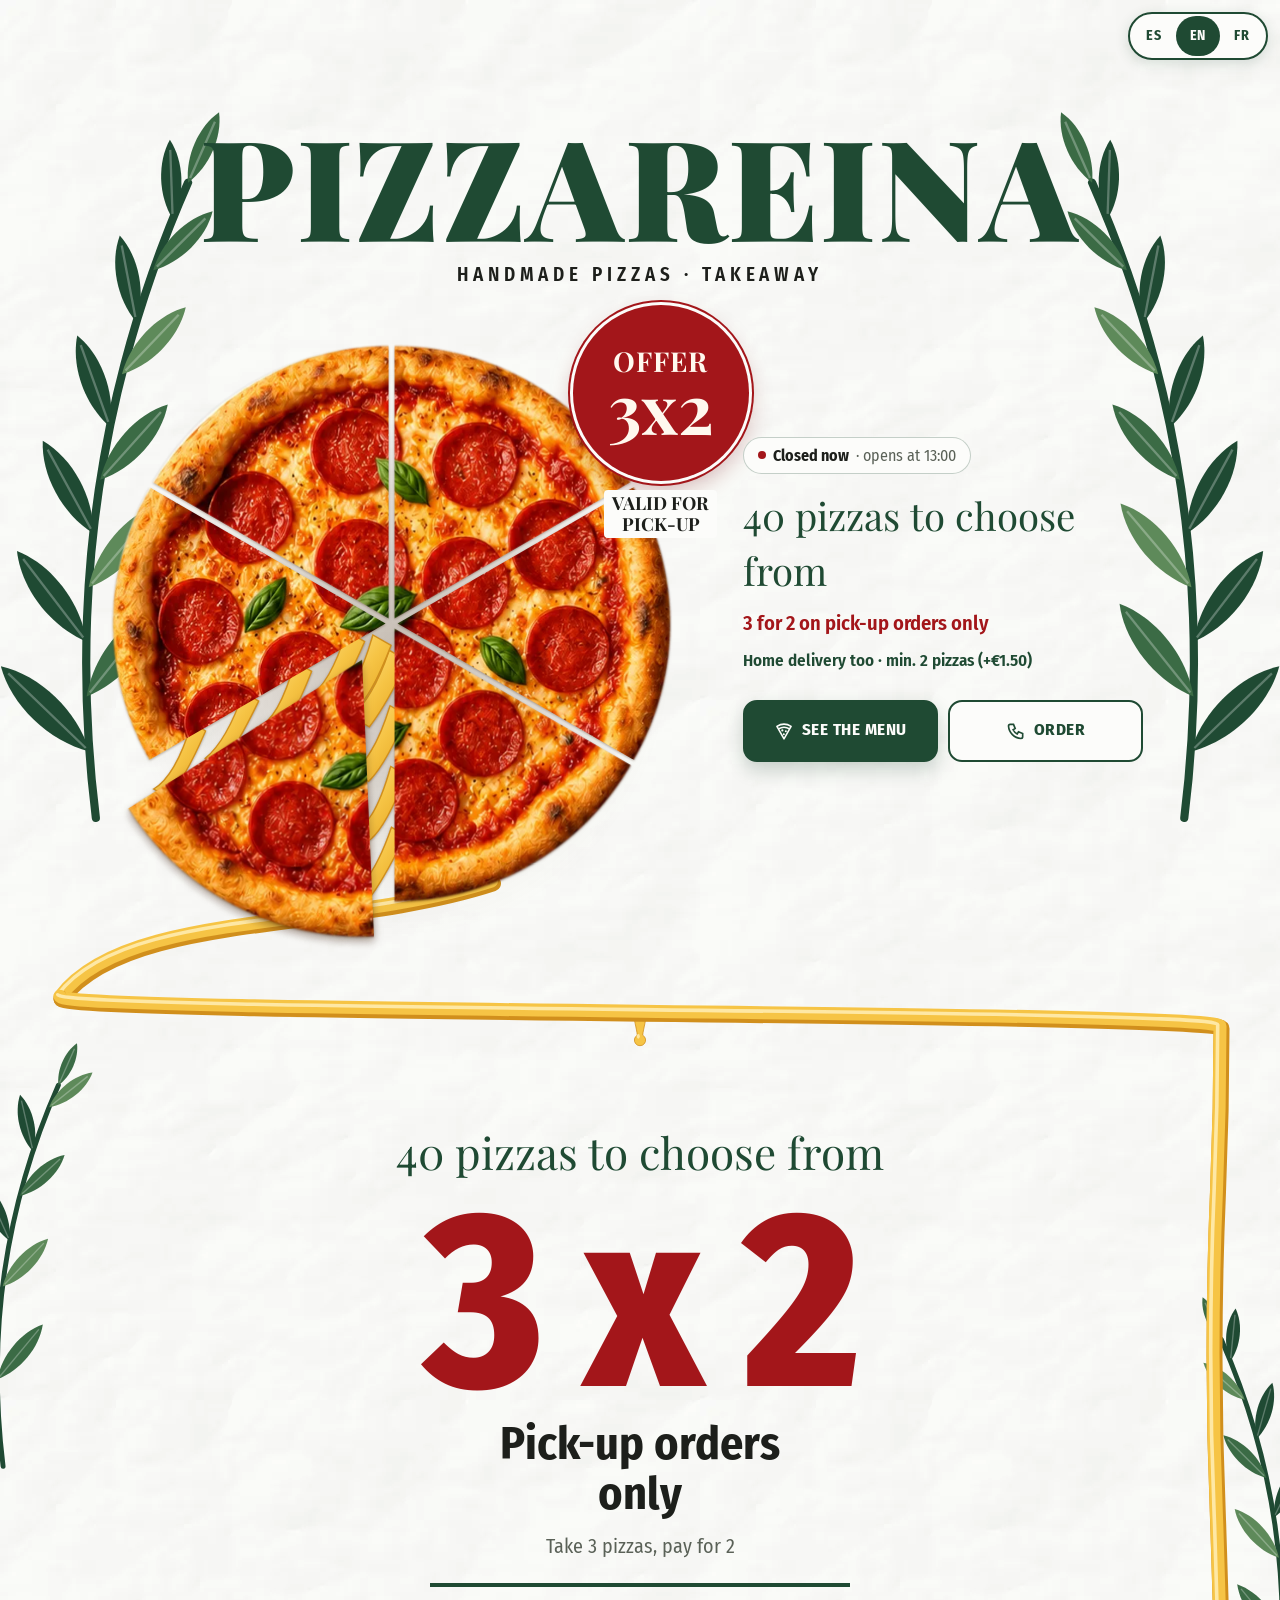
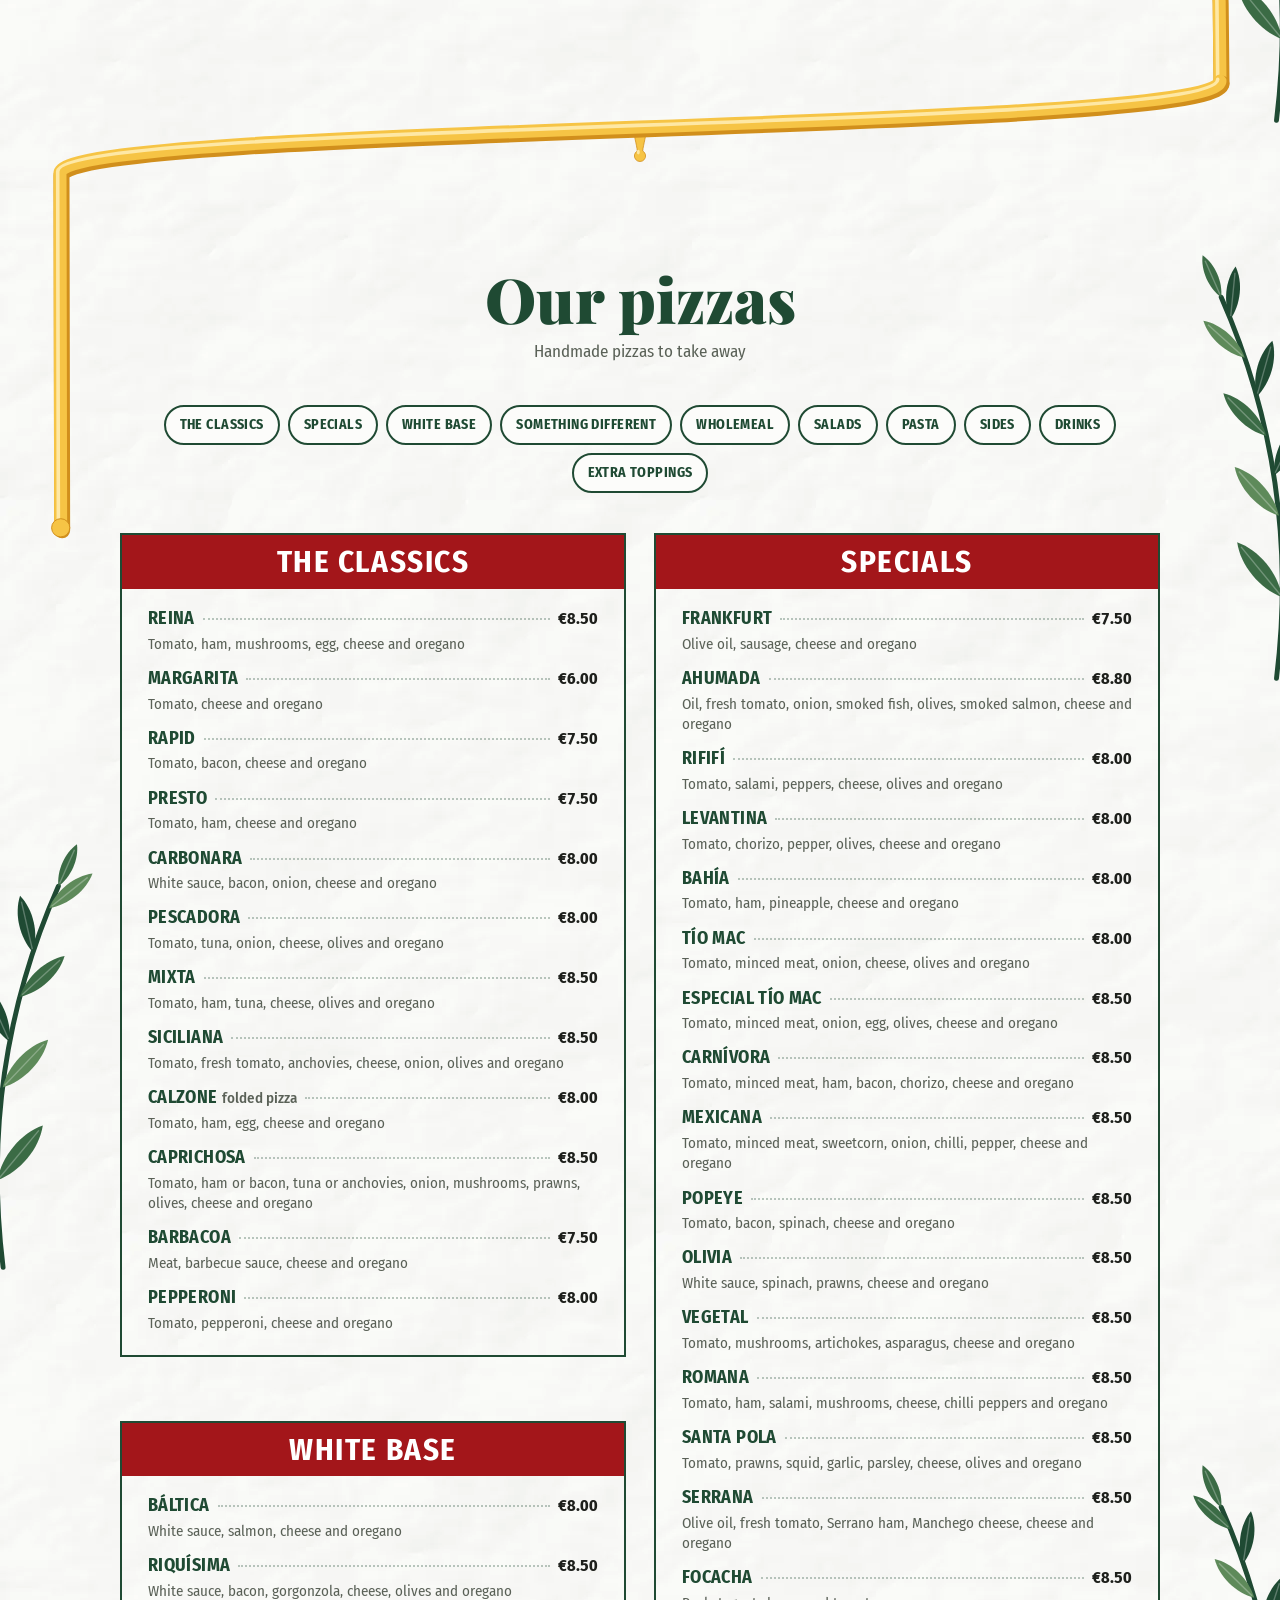
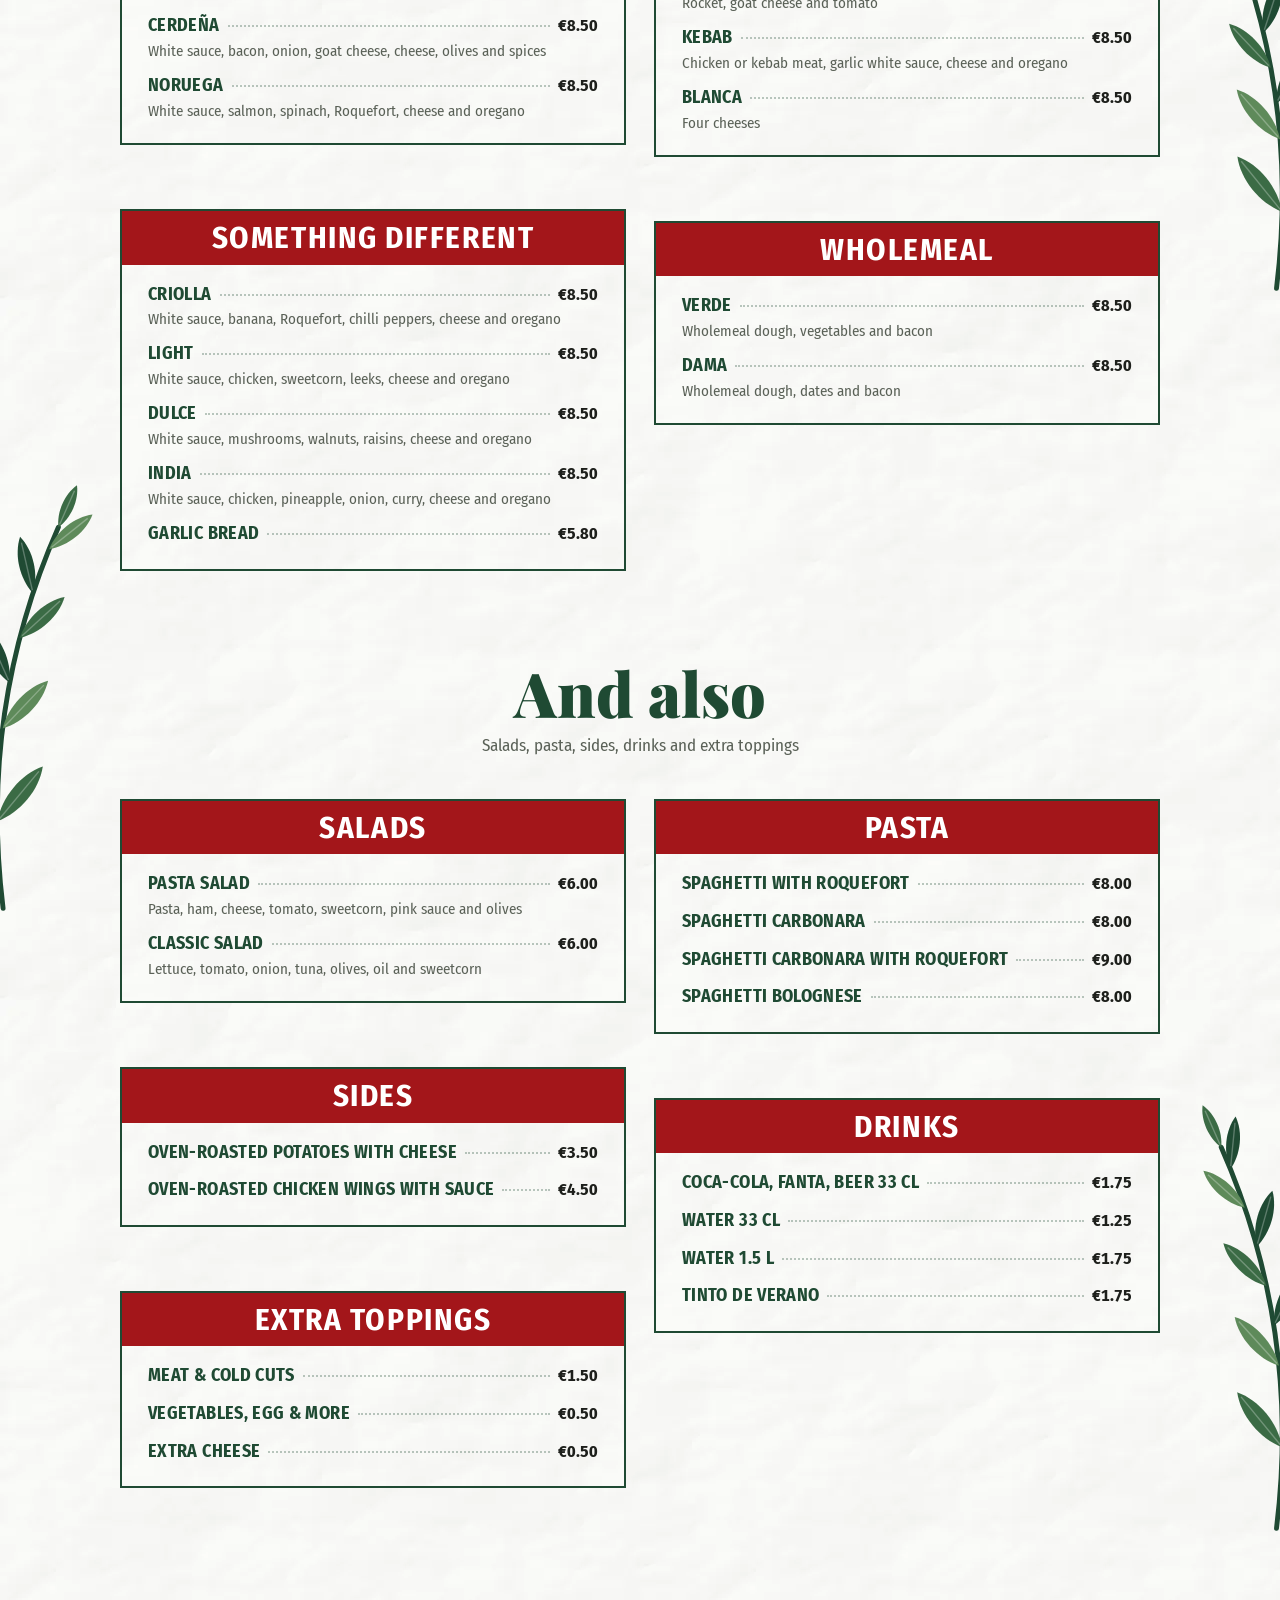
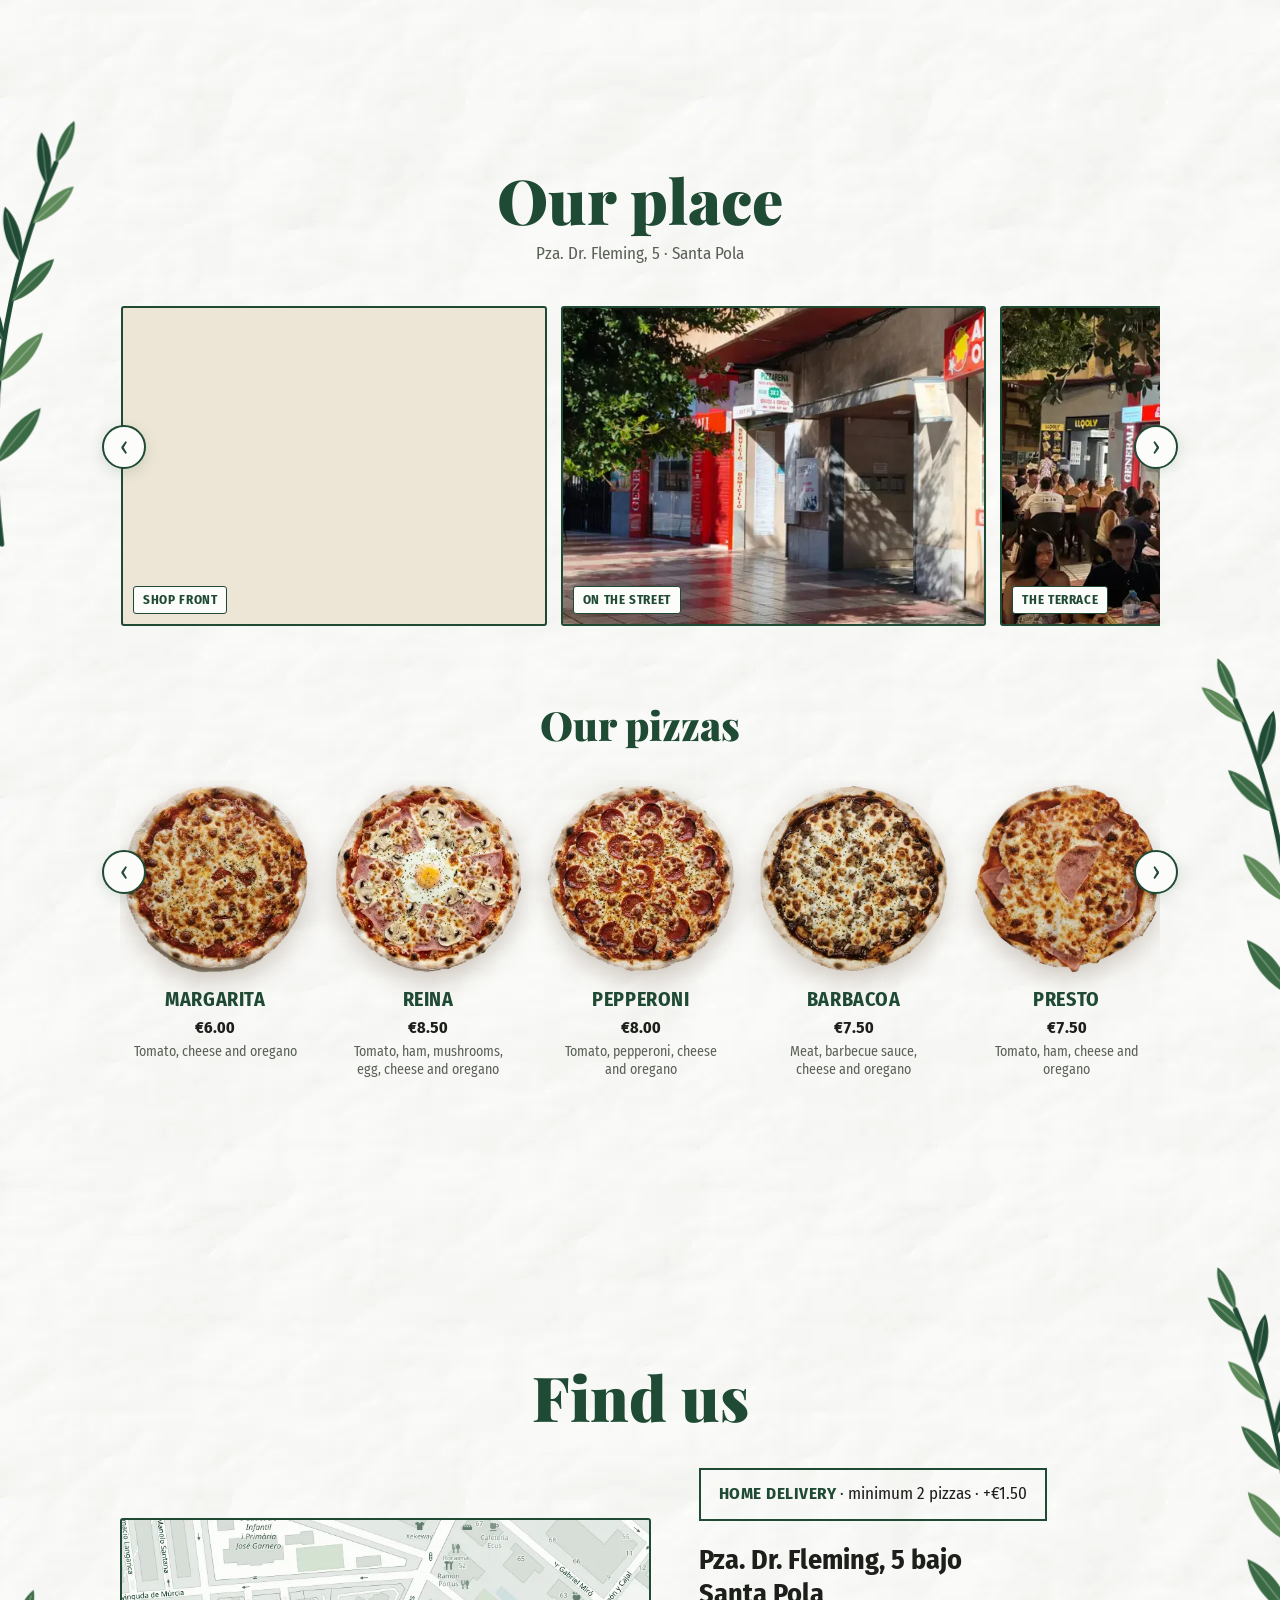
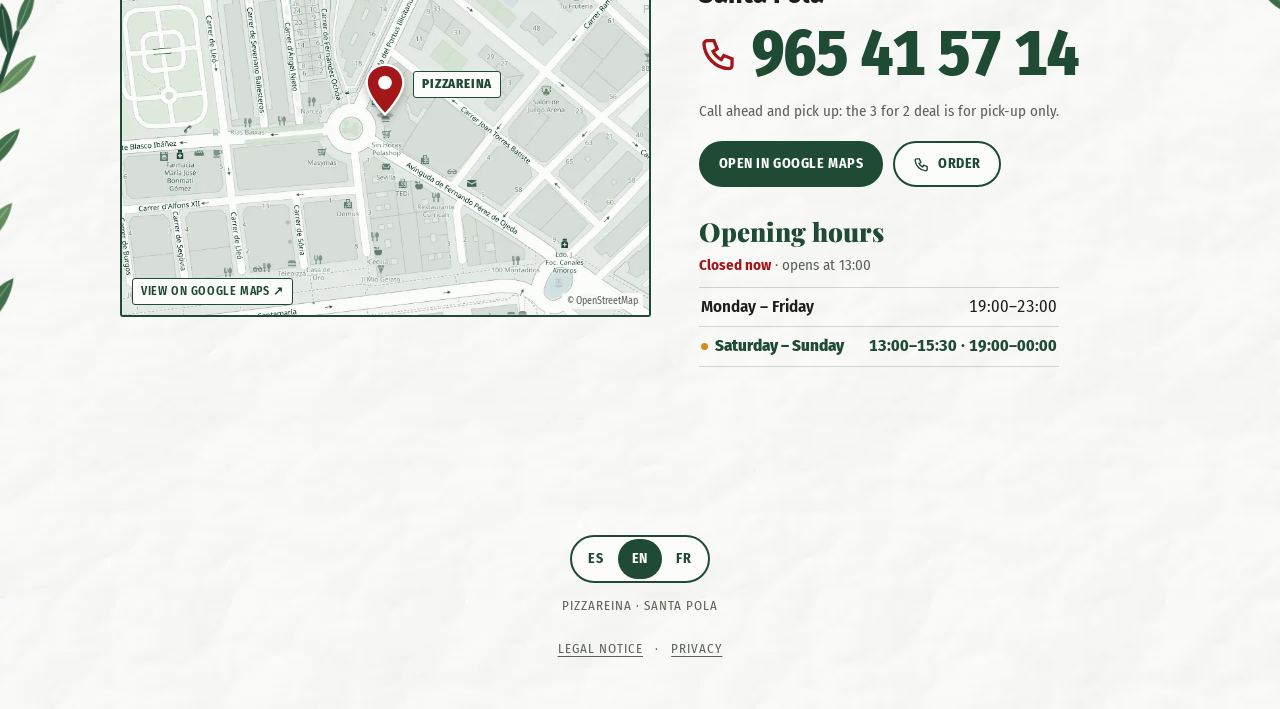
==== commit dc9e0933: "Sitio limpio: versión final con intro rápida Reemplaza todo el contenido del repositorio por la vers" ====
--- a/en/index.html
+++ b/en/index.html
@@ -877,6 +877,7 @@
 
 /* ---------- INTRO: plays by itself, page scrolls freely ---------- */
 var introTl=null;
+var INTRO_SPEED=WIDE?2.6:2.2; // whole intro ≈1.5 s
 var introRunning=false,pendingRebuild=false;
 function buildIntro(){
   document.documentElement.classList.remove('js-intro');
@@ -903,6 +904,7 @@
     var r=$('#pizzaWrap').getBoundingClientRect(),dx=innerWidth/2-(r.left+r.width/2);
     tl.fromTo('#pizzaWrap',{x:dx},{x:0,duration:1.1,ease:'power3.inOut'},2.05);
   }
+  tl.timeScale(INTRO_SPEED); // >1 = faster intro
 }
 
 
